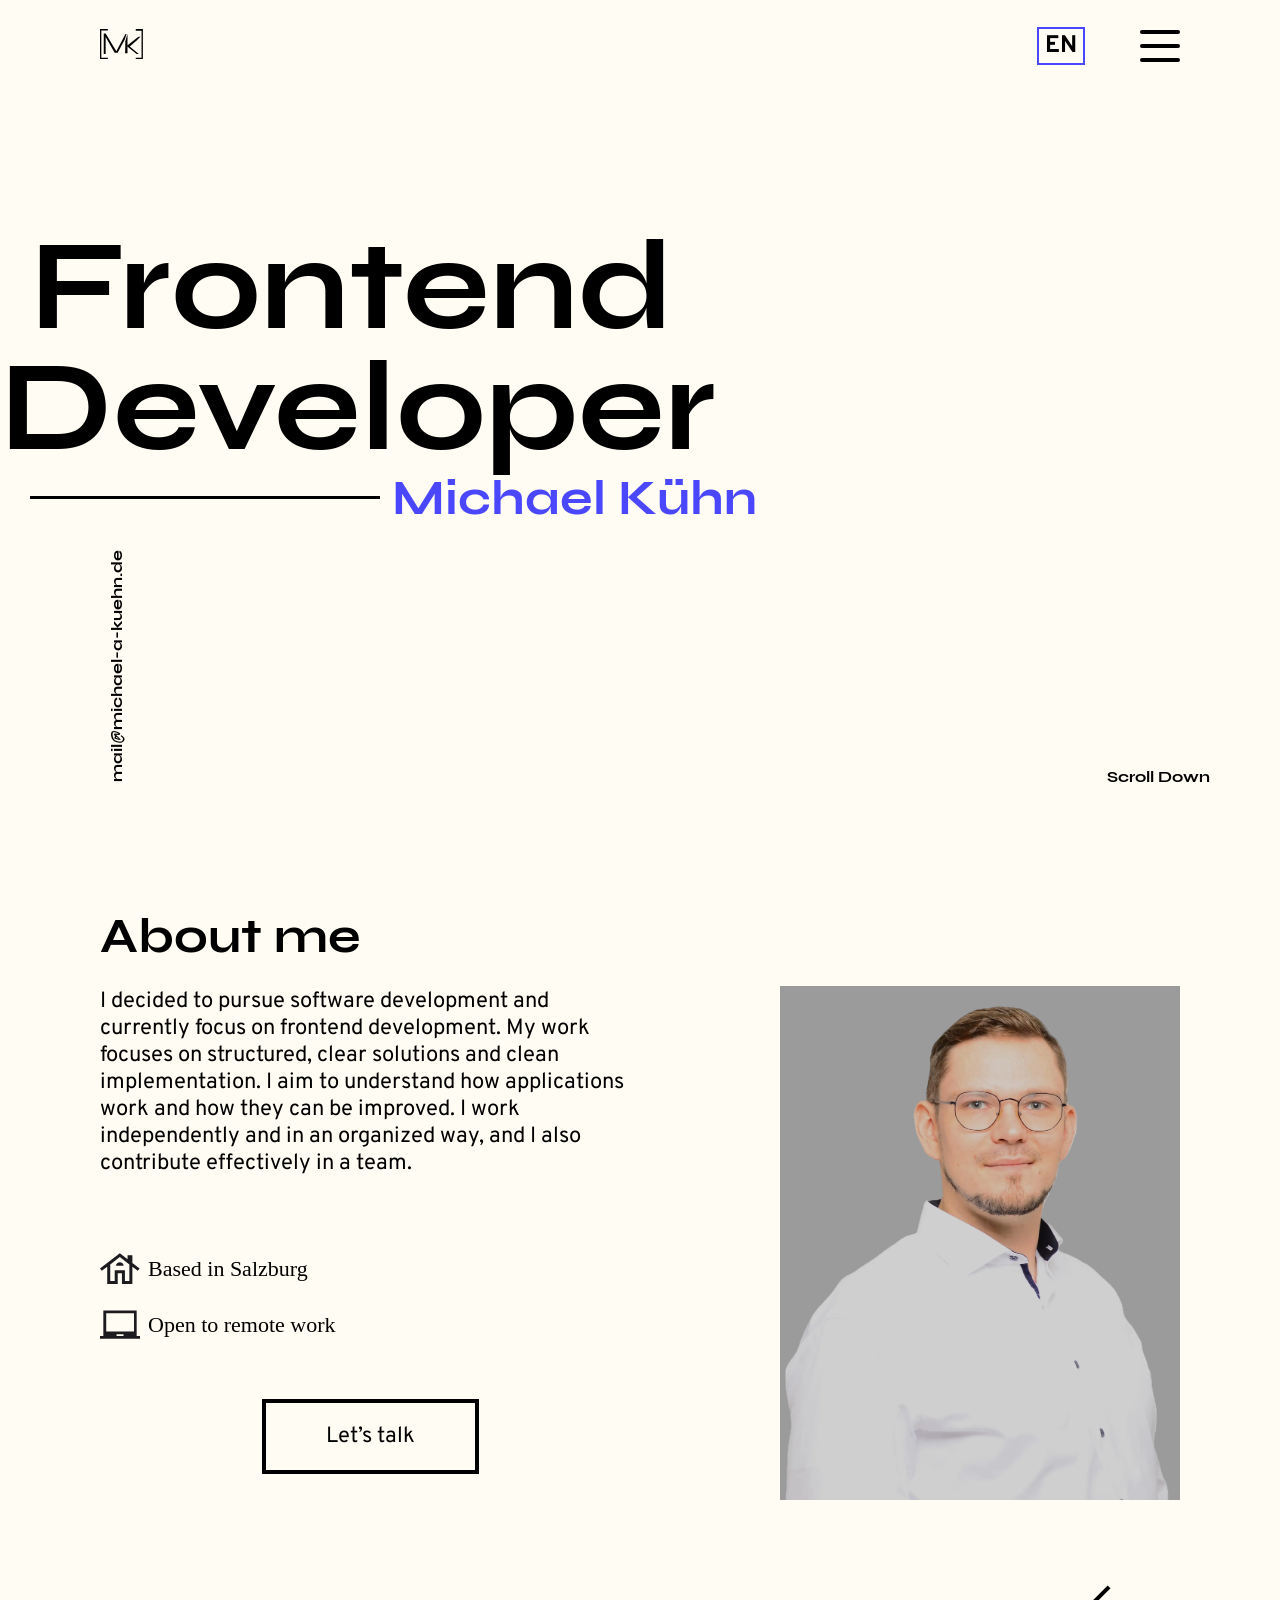
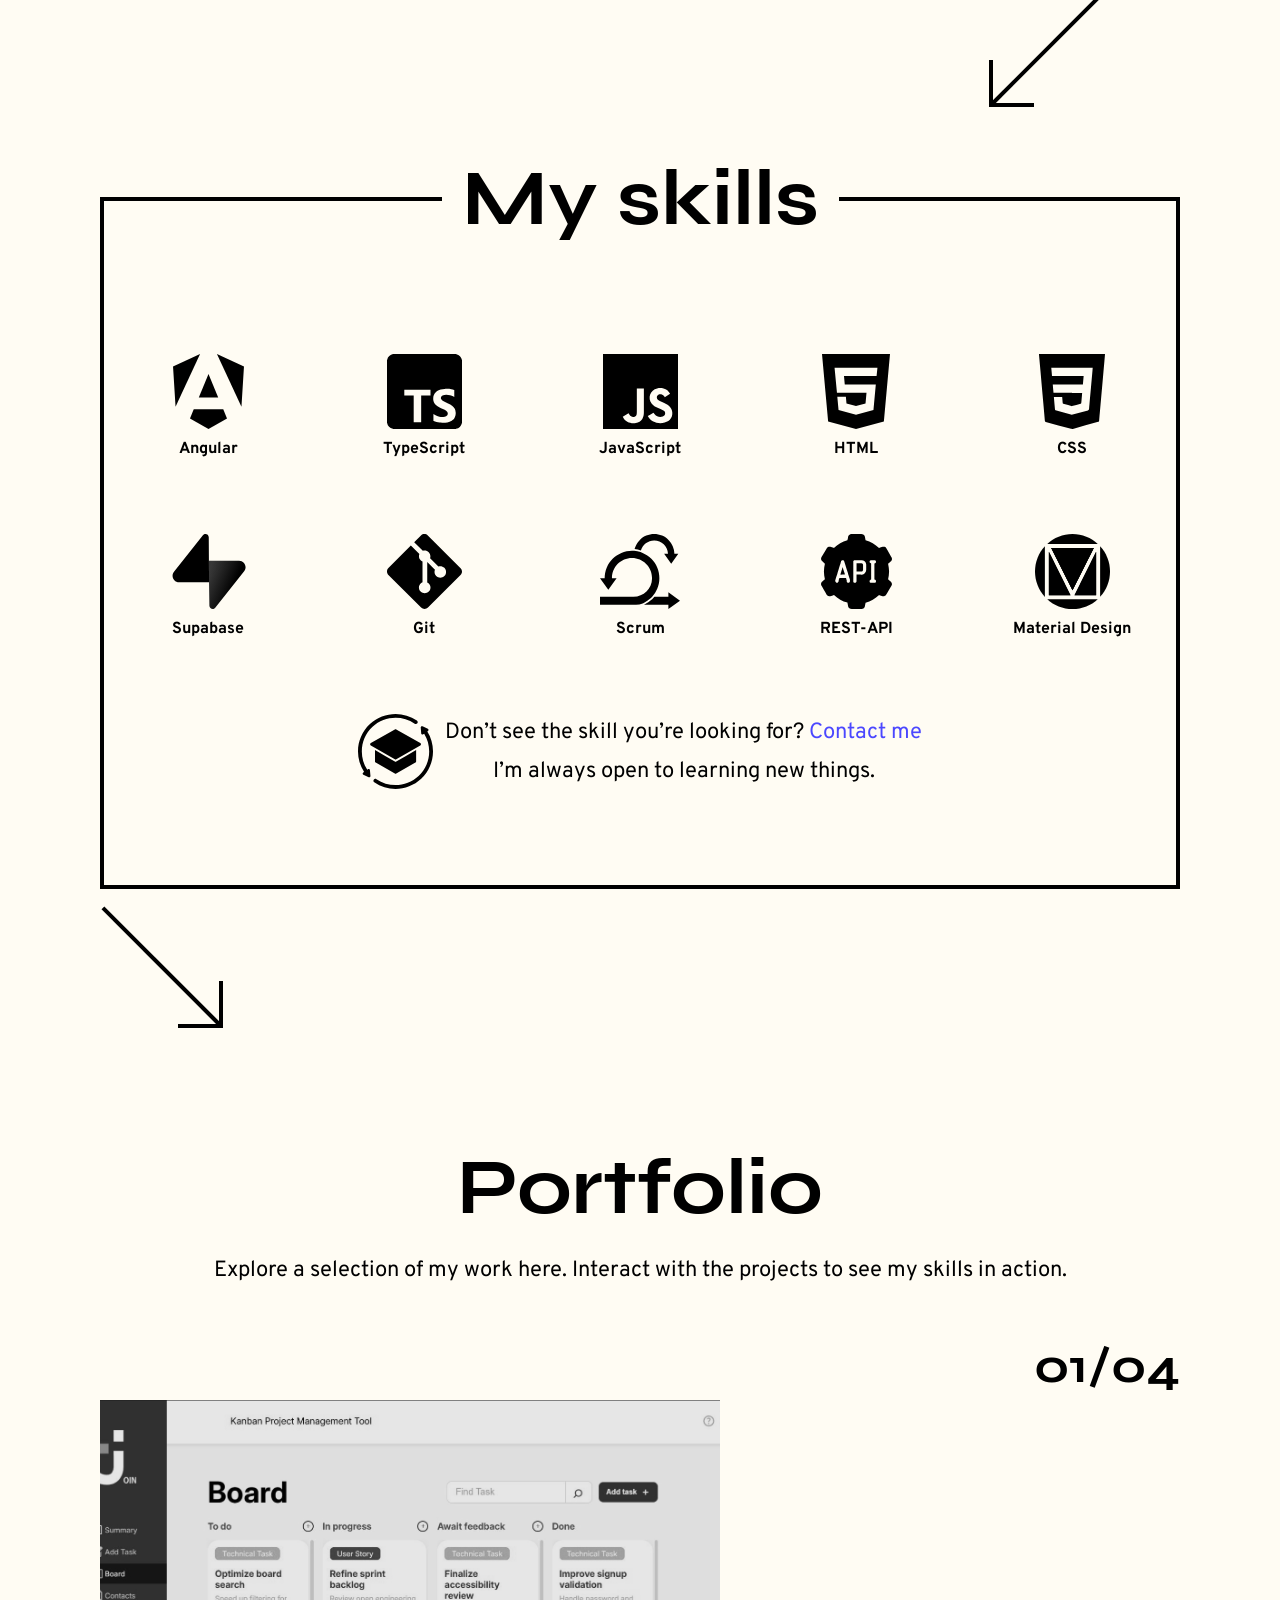
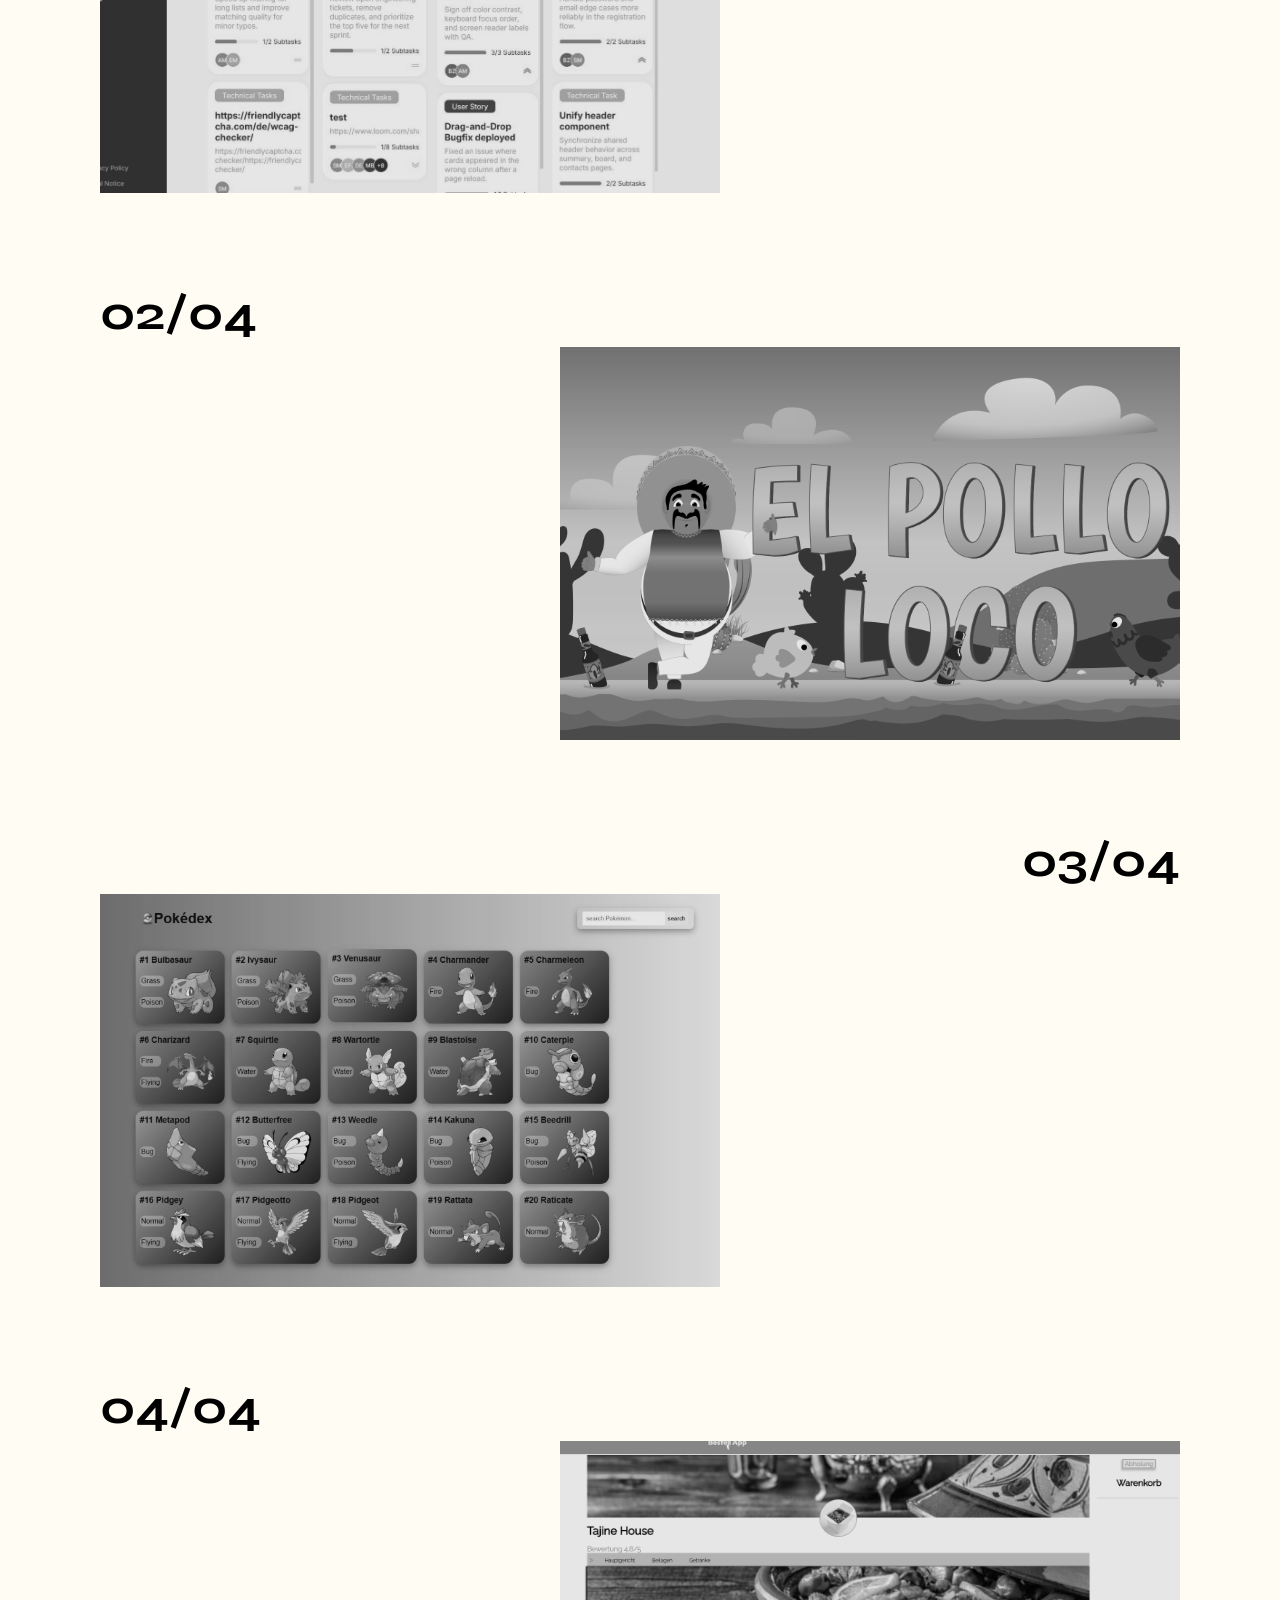
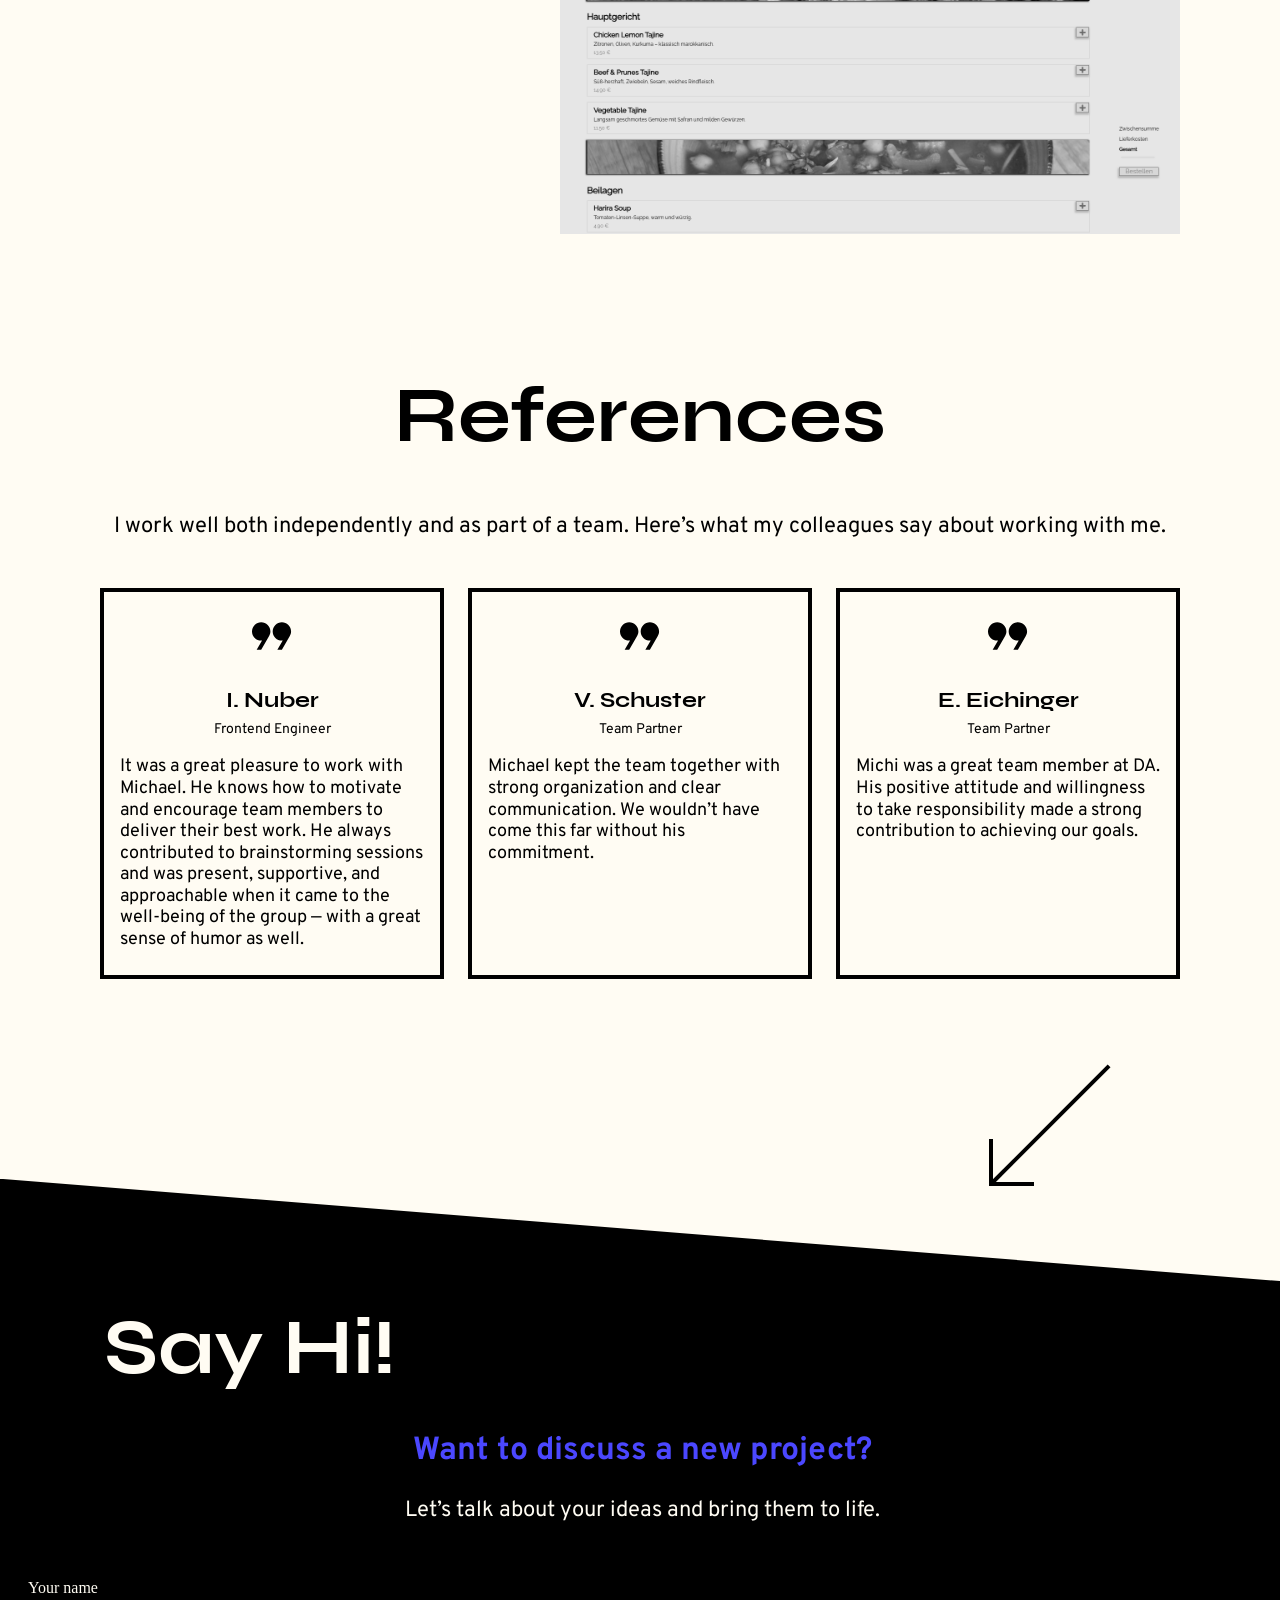
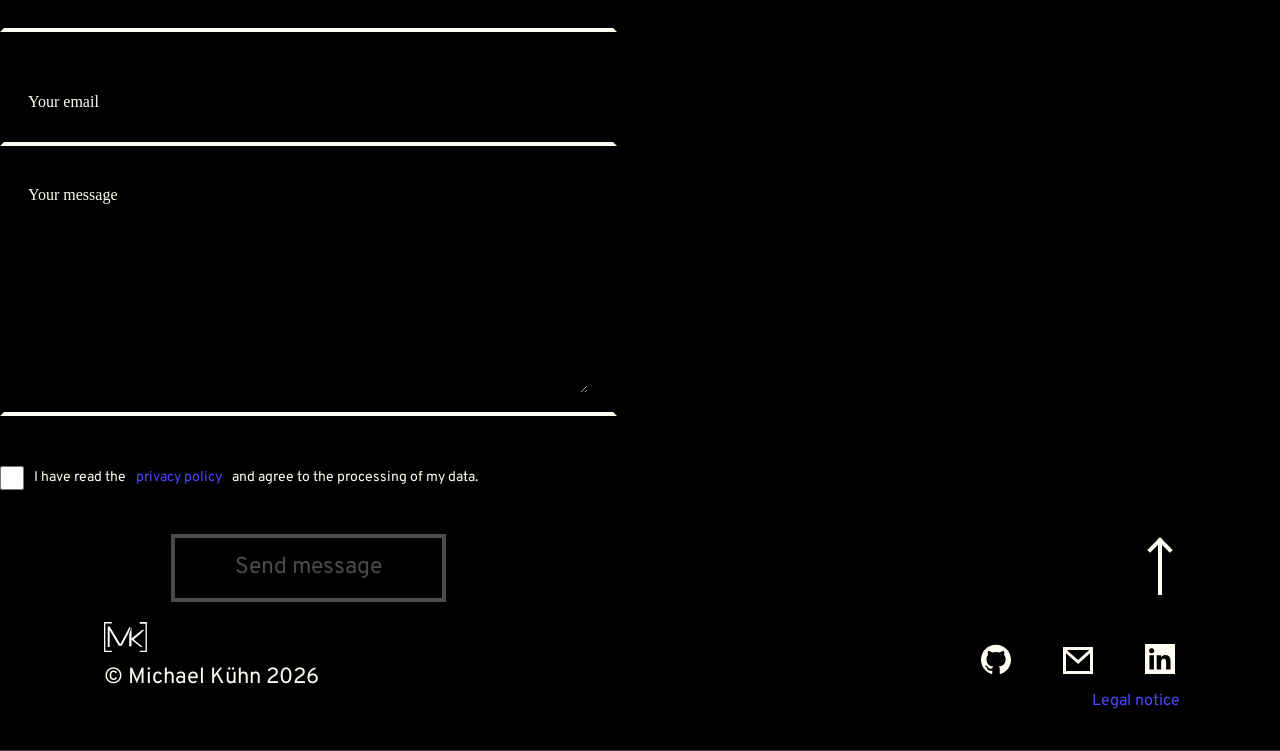
==== index.html @ fc6e8974 "update location" ====
<!DOCTYPE html>
<html lang="en">

<head>
    <meta charset="UTF-8">
    <meta name="viewport" content="width=device-width, initial-scale=1.0">
    <meta name="google-site-verification" content="OD_pQ1S4NM1U1kWY6Ehp_LifpVIKHCIWtZAEjhmiscg" />
    <title>Michael Kühn – Frontend Developer Portfolio</title>
    <meta name="description" content="Responsive Webentwicklung mit JavaScript, React und moderne UI/UX.">
    <link rel="icon" type="image/svg+xml" href="./assets/img/[MK].svg">
    <link rel="stylesheet" href="./css/style.css">
    <link rel="stylesheet" href="./css/components.css">
    <link rel="stylesheet" href="./css/responsive-mobile.css">
    <link rel="stylesheet" href="./css/responsive-tablet.css">
    <link rel="stylesheet" href="./css/overlay.css">
    <link rel="stylesheet" href="./css/projekt.css">
    <link rel="stylesheet" href="./css/hover.css">
    <script src="./i18n/i18n.js"></script>
    <script src="./js/contact.js" defer></script>
    <script src="./js/animateArrow.js" defer></script>
    <script src="./js/scrtips.js" defer></script>
    <script src="./js/animation.js" defer></script>

</head>

<body>
    <header class="header">
        <div class="container">
            <div class="logo">
                <a href="./">
                    <img src="./assets/img/[MK].svg" alt="MK Logo">
                </a>
            </div>

            <div class="container-right">
                <div class="lang" onclick="toggleLangMenu()">
                    <button id="activeLang" class="active">EN</button>

                    <div id="langOptions" class="lang-options">
                        <button onclick="setLang(event, 'de')">DE</button>
                    </div>
                </div>

                <div id="menu" class="menu" onclick="toggleOverlayMenu()">
                    <span id="top" class="line top"></span>
                    <span id="mid" class="line mid"></span>
                    <span id="bot" class="line bot"></span>
                </div>
            </div>
        </div>
    </header>

    <div id="menuOverlay" class="menu-overlay">
        <div class="menu-inner">

            <nav class="menu-nav">

                <a href="javascript:void(0)" onclick="jumpToAbout(); closeOverlayMenu()">

                    <span class="nav-corner">
                        <span class="corner-v"></span>
                        <span class="corner-h"></span>
                    </span>

                    <span class="nav-line"></span>

                    <span class="abou" data-i18n="nav.about">About me</span>
                </a>

                <a href="javascript:void(0)" onclick="jumpToSkills(); closeOverlayMenu()">

                    <span class="nav-corner">
                        <span class="corner-v"></span>
                        <span class="corner-h"></span>
                    </span>

                    <span class="nav-line"></span>

                    <span class="ski" data-i18n="nav.skills">My skills</span>
                </a>

                <a href="javascript:void(0)" onclick="jumpToProject(); closeOverlayMenu()">

                    <span class="nav-corner">
                        <span class="corner-v"></span>
                        <span class="corner-h"></span>
                    </span>

                    <span class="nav-line"></span>

                    <span class="port" data-i18n="nav.portfolio">Portfolio</span>
                </a>

            </nav>

            <div class="menu-basic-black"></div>
            <div class="menu-diagonal"></div>

            <section class="overlay-sayhi">
                <div class="overlay-left">
                    <h2 data-i18n="contact.title">Say hi!</h2>
                    <p>mail@michael-a-kuehn.de</p>
                </div>

                <div class="overlay-socials">
                    <a href="https://github.com/K-Micha" target="_blank">
                        <img src="./assets/icons/github.svg" alt="GitHub">
                    </a>
                    <a href="mailto:mail@michael-a-kuehn.de">
                        <img src="./assets/icons/email.svg" alt="Email">
                    </a>
                    <a href="https://at.linkedin.com/in/michael-a-k%C3%BChn" target="_blank">
                        <img src="./assets/icons/linkedin.svg" alt="LinkedIn">
                    </a>
                </div>
            </section>

        </div>
    </div>

    <main>
        <section class="hero">
            <div class="container">

                <div class="hero-header-top">

                    <h1 class="hero-title">
                        <span class="title-line">Frontend</span>
                        <span class="second-line">Developer</span>
                    </h1>

                    <div class="top-row">
                        <div class="top-inner">

                            <div class="line-box">
                                <span class="line"></span>
                            </div>

                            <div class="name-box">
                                <span class="name">Michael Kühn</span>
                            </div>

                        </div>
                    </div>

                </div>

                <div class="hero-header-bottom">

                    <div class="bottom-row">
                        <div class="email">mail@michael-a-kuehn.de</div>
                    </div>

                    <div class="scroll">
                        <img id="scroll-arrow" src="./assets/animation/arrow-icons/Frame1.svg" alt="">
                        <span data-i18n="hero.scroll">Scroll Down</span>
                    </div>

                </div>
        </section>

        <section id="about" class="about">
            <div class="container">

                <div class="left">
                    <h2 data-i18n="about.title">About me</h2>

                    <div class="text">
                        <p data-i18n="about.text">
                            I decided to pursue software development and currently focus on frontend development.

                            My work focuses on structured, clear solutions and clean implementation. I aim to understand
                            how applications work and how they can be improved.

                            I work independently and in an organized way, and I also contribute effectively in a team.
                        </p>
                    </div>

                    <div class="info">
                        <div class="item">
                            <img class="icon" src="./assets/icons/house.svg" alt="Home Icon">
                            <span data-i18n="about.location">Based in Salzburg</span>
                        </div>

                        <div class="item">
                            <img class="icon" src="./assets/icons/laptop_chromebook.svg" alt="Monitor Icon">
                            <span data-i18n="about.remote">Open to work Remote</span>
                        </div>
                    </div>

                    <div class="btn-wrap">
                        <button class="cta" data-i18n="about.cta" onclick="jumpToContact()">
                            Lass uns sprechen
                        </button>
                    </div>
                </div>

                <div class="right about-image-wrapper">
                    <img src="./assets/img/michael27.04.png" id="about-img" alt="Portrait">
                    <div class="about-border"></div>
                </div>

            </div>

        </section>
        <div class="section-divider divider-right">
            <div id="arrow-container" onclick="scrollToSkills()" class="container">
                <div class="arrow">
                    <div class="tail"></div>
                    <div class="head-v"></div>
                    <div class="head-h"></div>
                </div>
            </div>
        </div>

        <section class="skills">
            <div class="container">
                <div class="skills-frame">

                    <div id="skills" class="skills-title">
                        <span data-i18n="skills.title">My skills</span>
                    </div>

                    <div class="skills-inner">

                        <div class="skills-grid">
                            <div class="skill"><img src="./assets/icons/frondend/angular.svg"><span>Angular</span></div>
                            <div class="skill"><img src="./assets/icons/frondend/typescript.svg"><span>TypeScript</span>
                            </div>
                            <div class="skill"><img src="./assets/icons/frondend/javascript.svg"><span>JavaScript</span>
                            </div>
                            <div class="skill"><img src="./assets/icons/frondend/html.svg"><span>HTML</span></div>
                            <div class="skill"><img src="./assets/icons/frondend/css.svg"><span>CSS</span></div>
                            <div class="skill"><img src="./assets/icons/frondend/supabase.svg"><span>Supabase</span>
                            </div>
                            <div class="skill"><img src="./assets/icons/frondend/git.svg"><span>Git</span></div>
                            <div class="skill"><img src="./assets/icons/frondend/scrum.svg"><span>Scrum</span></div>
                            <div class="skill"><img src="./assets/icons/frondend/api.svg"><span>REST-API</span></div>
                            <div class="skill"><img src="./assets/icons/frondend/test-automation.svg"><span>Material
                                    Design</span></div>
                        </div>

                        <div class="skills-info">
                            <img src="./assets/icons/frondend/continued-learning.svg">
                            <span>
                                <span data-i18n="skills.question">Don’t see the skill you need?</span>
                                <span class="scroll-link" onclick="scrollToContact()" data-i18n="skills.contact">Contact
                                    me</span>
                                <span class="skills-note" data-i18n="skills.ready">I’m always ready to learn!</span>
                            </span>
                        </div>

                    </div>

                </div>
            </div>
        </section>

        <div class="section-divider divider-left">
            <div id="arrow-container-left" class="container" onclick="scrollToProjects()">
                <div class="arrow">
                    <div class="tail"></div>
                    <div class="head-v"></div>
                    <div class="head-h"></div>
                </div>
            </div>
        </div>

        <section id="project" class="projects">
            <div class="container">

                <h2>Portfolio</h2>
                <p class="projects-intro" data-i18n="projects.intro">
                    Explore a selection of my work here. Interact with <br>
                    projects to see my skills in action.
                </p>

                <div class="projects-list">

                    <!-- PROJECT 1 -->
                    <article class="project-item project-left">
                        <div class="project-content">

                            <div class="project-side project-media-side">
                                <div class="project-image-wrapper  project-image-left">
                                    <img src="./assets/img/join.png" alt="Join project preview">
                                    <div class="hover-border"></div>
                                    <a href="https://join.michael-a-kuehn.de" target="_blank" class="hover-circle">
                                        <div class="hover-icon"></div>
                                    </a>
                                </div>
                            </div>

                            <div class="project-side project-info-side">
                                <div class="project-header">
                                    <span class="project-number right">01/04</span>
                                </div>

                                <div class="project-details">
                                    <h3>Join</h3>
                                    <p class="tech"> JavaScript | HTML | CSS | Firebase</p>
                                    <p class="desc" data-i18n="projects.join.desc">
                                        Task manager inspired by the Kanban System. Create and organize tasks using
                                        drag and drop functions, assign users and categories.
                                    </p>

                                    <div class="project-buttons">
                                        <a href="https://github.com/K-Micha/join" class="btn secondary" target="_blank"
                                            rel="noopener noreferrer">Github</a>
                                    </div>
                                </div>
                            </div>

                        </div>
                    </article>

                    <!-- PROJECT 2 -->
                    <article class="project-item project-right reverse">
                        <div class="project-content">

                            <div class="project-side project-info-side">
                                <div class="project-header">
                                    <span class="project-number left">02/04</span>
                                </div>

                                <div class="project-details">
                                    <h3>Pollo Loco</h3>
                                    <p class="tech">JavaScript | HTML | CSS</p>
                                    <p class="desc" data-i18n="projects.pollo.desc">
                                        A simple jump‑and‑run game based on an object‑oriented approach.
                                        Help Pepe collect chili bottles and use them to defeat the crazy chicken.
                                    </p>

                                    <div class="project-buttons">
                                        <a href="https://github.com/K-Micha/el_pollo_loco" class="btn secondary"
                                            target="_blank" rel="noopener noreferrer">Github</a>
                                    </div>
                                </div>
                            </div>

                            <div class="project-side project-media-side">
                                <div class="project-image-wrapper project-image-right">
                                    <img src="./assets/img/startscreen_2.png" alt="Pollo Loco project preview">
                                    <div class="hover-border"></div>
                                    <a href="https://pollo-loco.michael-a-kuehn.de/" target="_blank" class="hover-circle">
                                        <div class="hover-icon"></div>
                                    </a>
                                </div>
                            </div>

                        </div>
                    </article>

                    <!-- PROJECT 3 -->
                    <article class="project-item project-left">
                        <div class="project-content">

                            <div class="project-side project-media-side">
                                <div class="project-image-wrapper  project-image-left">
                                    <img src="./assets/img/pokedex.png" alt="pokedex project preview">
                                    <div class="hover-border"></div>
                                    <a href="https://pokedex.michael-a-kuehn.de" target="_blank" class="hover-circle">
                                        <div class="hover-icon"></div>
                                    </a>
                                </div>
                            </div>

                            <div class="project-side project-info-side">
                                <div class="project-header">
                                    <span class="project-number right">03/04</span>
                                </div>

                                <div class="project-details">
                                    <h3>Pokédex</h3>
                                    <p class="tech"> JavaScript | HTML | CSS | API</p>
                                    <p class="desc" data-i18n="projects.pokedex.desc">
                                        Based on the PokéAPI a simple library that provides and catalogues pokemon
                                        information.
                                    </p>

                                    <div class="project-buttons">
                                        <a href="https://github.com/K-Micha/Pokedex" class="btn secondary"
                                            target="_blank" rel="noopener noreferrer">Github</a>
                                    </div>
                                </div>
                            </div>

                        </div>
                    </article>

                    <!-- PROJECT 4 -->
                    <article class="project-item project-right reverse">
                        <div class="project-content">

                            <div class="project-side project-info-side">
                                <div class="project-header">
                                    <span class="project-number left">04/04</span>
                                </div>

                                <div class="project-details">
                                    <h3 data-i18n="projects.delivery.title">Order App</h3>
                                    <p class="tech">JavaScript | HTML | CSS</p>
                                    <p class="desc" data-i18n="projects.delivery.desc">
                                        A food delivery application inspired by Lieferando.
                                        Users can browse restaurants, explore menus, and place orders through a simple
                                        and intuitive interface.
                                    </p>

                                    <div class="project-buttons">
                                        <a href="https://github.com/K-Micha/Kochwelt" class="btn secondary"
                                            target="_blank" rel="noopener noreferrer">Github</a>
                                    </div>
                                </div>
                            </div>

                            <div class="project-side project-media-side">
                                <div class="project-image-wrapper project-image-right">
                                    <img src="./assets/img/bestell-app.png" alt="Order App project preview">
                                    <div class="hover-border"></div>
                                    <a href="https://order-app.michael-a-kuehn.de" target="_blank" class="hover-circle">
                                        <div class="hover-icon"></div>
                                    </a>
                                </div>
                            </div>

                        </div>
                    </article>

                </div>
            </div>
        </section>

        <section class="references">
            <div class="container">

                <h2 data-i18n="references.title">References</h2>

                <div class="references-intro">
                    <p data-i18n="references.intro">
                        I thrive both independently and as part of a team.
                        Here’s <br>what my colleagues have to say about working with me.
                    </p>
                </div>

                <div class="references-carousel">

                    <div class="references-list">

                        <div id="i1" class="reference-item">
                            <div class="reference-header">
                                <div class="reference-icon">
                                    <img src="./assets/icons/format_quote.svg" alt="">
                                </div>
                                <h3 class="reference-name">V. Schuster</h3>
                                <p class="reference-role">Team Partner</p>
                            </div>
                            <p class="reference-text" data-i18n="references.text1"></p>
                            </p>
                        </div>

                        <div id="i2" class="reference-item">
                            <div class="reference-header">
                                <div class="reference-icon">
                                    <img src="./assets/icons/format_quote.svg" alt="">
                                </div>
                                <h3 class="reference-name">E. Eichinger</h3>
                                <p class="reference-role">Team Partner</p>
                            </div>
                            <p class="reference-text" data-i18n="references.text2"></p>
                            </p>
                        </div>

                        <div id="i3" class="reference-item">
                            <div class="reference-header">
                                <div class="reference-icon">
                                    <img src="./assets/icons/format_quote.svg" alt="">
                                </div>
                                <h3 class="reference-name">I. Nuber</h3>
                                <p class="reference-role">Frontend Engineer</p>
                            </div>
                            <p class="reference-text" data-i18n="references.text3"></p>
                            </p>
                        </div>

                    </div>

                    <div class="references-controls">
                        <button id="prev" class="ref-btn">‹</button>

                        <div class="ref-dots">
                            <span id="d1" class="ref-dot active"></span>
                            <span id="d2" class="ref-dot"></span>
                            <span id="d3" class="ref-dot"></span>
                        </div>

                        <button id="next" class="ref-btn">›</button>
                    </div>

                </div>

            </div>
        </section>


        <div class="section-divider divider-right">
            <div id="arrow-container-too" onclick="scrollToContact()" class="container">
                <div class="arrow">
                    <div class="tail"></div>
                    <div class="head-v"></div>
                    <div class="head-h"></div>
                </div>
            </div>
        </div>
    </main>

    <div class="contact-footer-bg">
        <section id="contact" class="contact">

            <div class="contact-overlay"></div>

            <div id="arrow-container-too" class="container">

                <h2 data-i18n="contact.title">Say Hi!</h2>

                <h3 class="contact-subtitle" data-i18n="contact.subtitle">Want to discuss a new project?</h3>

                <p class="contact-text" data-i18n="contact.text">
                    Say hello! Let’s discuss your ideas and make it happen.
                </p>

            </div>

            <form class="contact-form" onsubmit="return handleSubmit(event)">

                <div class="field">
                    <input type="text" id="name" placeholder=" " oninput="checkField(this)" onblur="checkField(this)"
                        ondblclick="triggerError(this)" />
                    <label for="name" data-i18n="form.name">Your name</label>

                    <span class="error-icon" onclick="fillField(this)">!</span>
                    <span class="success-icon">✓</span>
                </div>
                <p class="error-text" data-i18n="form.messageError">Your name is required</p>

                <div class="field">
                    <input type="email" id="email" placeholder=" " oninput="checkField(this)" onblur="checkField(this)"
                        ondblclick="triggerError(this)" />
                    <label for="email" data-i18n="form.email">Your email</label>

                    <span class="error-icon" onclick="fillField(this)">!</span>
                    <span class="success-icon">✓</span>
                </div>
                <p class="error-text" data-i18n="form.messageError">Your email is required</p>

                <div class="field">
                    <textarea id="message" placeholder=" " oninput="checkField(this)" onblur="checkField(this)"
                        ondblclick="triggerError(this)"></textarea>
                    <label for="message" data-i18n="form.message">Your message</label>

                    <span class="error-icon" onclick="fillField(this)">!</span>
                    <span class="success-icon">✓</span>
                </div>
                <p class="error-text" data-i18n="form.messageError">Your message is required</p>


                <div class="contact-privacy">
                    <span class="checkbox-bg">
                        <input type="checkbox" id="privacy-check" onchange="updateButton()">
                    </span>

                    <label for="privacy-check" data-i18n="form.privacyStart">I’ve read the</label>

                    <a href="./html/policy.htm" class="policy-link" data-i18n="form.privacyPolicy">privacy policy</a>

                    <label class="padding" for="privacy-check" data-i18n="form.privacyEnd">
                        and agree to the processing of my data as outlined.
                    </label>
                </div>
                <p id="privacyError" class="error-text"></p>

                <div class="btn-container">
                    <button id="sendBtn" type="submit" class="disabled-btn" data-i18n="form.send">Send message</button>
                </div>

                <p id="formMessage"></p>

            </form>

            <div class="footer-arrow-wrapper">
                <div class="arrow-up" onclick="scrollToTop()"></div>
            </div>

            <footer class="footer">
                <div class="container">

                    <div class="footer-content">

                        <div class="footer-left">
                            <div class="footer-logo">
                                <img src="./assets/img/MK-white.svg" alt="MK Logo">
                            </div>
                            <p class="footer-copy">© Michael Kühn 2026</p>
                        </div>

                        <div class="footer-right">

                            <div class="footer-icons">
                                <a href="https://github.com/K-Micha" class="footer-icon">
                                    <img src="./assets/icons/github.svg" alt="GitHub">
                                </a>
                                <a href="mailto:mail@michael-a-kuehn.de" class="footer-icon">
                                    <img src="./assets/icons/email.svg" alt="Email">
                                </a>
                                <a href="https://at.linkedin.com/in/michael-a-k%C3%BChn" class="footer-icon">
                                    <img src="./assets/icons/linkedin.svg" alt="LinkedIn">
                                </a>
                            </div>


                        </div>

                    </div>
                    <div class="legal">
                        <a href="./html/legal-notice.htm" class="footer-legal scroll-link"
                            data-i18n="footer.legal">Legal notice</a>
                    </div>
                </div>
    </div>
    </footer>
</body>

</html>
---- css/style.css ----
@font-face {
    font-family: 'Syne';
    src: url('/assets/fonts/syne.bold.ttf') format('truetype');
    font-weight: 800 bolder;
}

@font-face {
    font-family: 'Overpass';
    src: url('/assets/fonts/Overpass-VariableFont_wght.ttf') format('truetype');
    font-weight: 100 900;
    font-style: normal;
    font-display: swap;
}

h1,
h2,
h3,
h4,
.headline {
    font-family: 'Syne', sans-serif;
}

p,
li,
input,
a,
button {
    font-family: 'Overpass', sans-serif;
}

.hero-title .title-line,
.hero-title .second-line {
    font-family: 'Syne' !important;
}

.title-line {
    padding-left: 30px;
}

* {
    margin: 0;
    padding: 0;
    box-sizing: border-box;
}

body {
    min-height: 100dvh;
    background-color: rgba(255, 252, 243, 1);
    display: flex;
    flex-direction: column;
    margin: 0;
}

html{
    background-color: #000;
}

main {
    flex: 1;
    
}

.container {
    max-width: 1440px;
    margin: 0 auto;
}

.container-right {
    display: flex;
    flex-direction: row;
    align-items: center;
    gap: 20px;
}

.header .container {
    height: 33px;
    display: flex;
    align-items: center;
    justify-content: space-between;
    padding: 0 16px;
    height: 92px;
    padding: 0 100px 0 100px;
}

.hero {
    margin-top: calc(204px - 90px);
}

.hero .container {
    font-family: 'Syne', sans-serif;
}

.hero-title {
    font-weight: bolder;
    letter-spacing: -2.5%;
    justify-self: center;
}

.hero-title .second-line {
    display: block;
    margin-top: -20px;
    line-height: 1.0;
}

.header {
    position: relative;
    z-index: 1000;
}

.logo img {
    height: 30px;
}

.lang {
    position: relative;
    display: flex;
    gap: 6px;
    margin-right: 35px;
}

.lang button {
    font-weight: 700;
    background: none;
    border: 2px solid transparent;
    font-size: 24px;
    cursor: pointer;
    padding: 2px 6px;
}

.lang button.active {
    border-color: rgba(75, 71, 255, 1);
}

.lang-options {
    position: absolute;
    top: 100%;
    left: 0;
    display: flex;
    gap: 6px;
    opacity: 0;
    pointer-events: none;
    transition: opacity 0.2s ease;
}

.lang.open .lang-options {
    opacity: 1;
    pointer-events: auto;
}

.menu {
    width: 40px;
    height: 32px;
    position: relative;
    cursor: pointer;
}

.menu .line {
    position: absolute;
    left: 50%;
    top: 50%;
    height: 4px;
    width: 40px;
    background: black;
    border-radius: 2px;
    transform-origin: center;
}

.hero-header-top {
    justify-self: center;
}

.top-inner {
    display: flex;
    align-items: center;
    gap: 12px;
    margin-left: 30px;
}

.hero-header-bottom {
    height: 260px;
    position: relative;
    margin-right: 30px;
}

.scroll {
    position: absolute;
    right: 40px;
    bottom: 0px;
    transform: translateX(0);
}

.line-box {
    width: 350px;
}

.line {
    display: block;
    width: 100%;
    height: 3px;
    background: #000;
}

.name-box .name {
    letter-spacing: -2.5%;
    font-weight: bold;
    color: rgba(75, 71, 255, 1);
}

.email {
    transform: translateY(130px) rotate(-90deg);
}

.bottom-row {
    display: flex;
    justify-content: space-between;
    align-items: flex-start;
}

.scroll {
    display: flex;
    flex-direction: column;
    align-items: center;
    gap: 4px;
}

.about .container {
    padding: 0 100px 0 100px;
    display: flex;
    justify-content: space-between;
    align-items: flex-start;
    gap: 80px;
    margin-top: 120px;
}

.about h2 {
    color: black;
    font-size: 48px;
    font-weight: 800;
}

.about .left {
    width: 50%;
}

.about .left {
    display: flex;
    flex-direction: column;
    gap: 24px;
}

.about .info .item {
    display: flex;
    align-items: center;
    gap: 8px;
}

.about p {
    font-size: 22px;
}

.about .right img {
    height: auto;
    width: auto;
    margin-top: 80px;
}

.about-image-wrapper img {
    user-select: none;
    -webkit-user-drag: none;
}

.about img {
    max-width: 400px;
}

.about .btn-wrap {
    width: auto;
    align-self: center;
}

.info {
    display: flex;
    flex-direction: column;
    gap: 16px;
    padding-top: 48px;
}

.cta {
    margin-top: 30px;
    padding: 20px 60px 20px 60px;
    font-size: 22px;
    border: 4px solid black;
    background-color: rgba(255, 252, 243, 1);
    cursor: pointer;
}

.info .icon {
    height: 40px;
    width: 40px;
}

.info span {
    font-size: 22px;
}

.skills .container {
    margin: 0 auto;
    text-align: center;
    padding: 0 100px 0 100px;
}

.skills-grid {
    margin-top: 110px;
    display: grid;
    grid-template-columns: repeat(5, 1fr);
    row-gap: 75px;
}

.skill {
    display: flex;
    flex-direction: column;
    align-items: center;
    gap: 10px;
}

.skill img {
    height: 75px;
}

.skill span {
    font-size: 16px;
    font-weight: 700;
    font-family: 'Overpass', sans-serif;
}

.skills-info {
    margin-top: 75px;
    display: flex;
    justify-content: center;
    align-items: center;
    gap: 12px;
    margin-bottom: 60px;
}

.skills-info span,
.a {
    color: #000;
    font-size: 22px;
    font-family: 'Overpass', sans-serif;
    text-decoration: none;
}

.scroll-link {
    cursor: pointer;
    color: rgba(75, 71, 255, 1) !important;
}

.references {
    text-align: center;
    margin-top: 100px;
}

.references-list {
    display: flex;
    gap: 24px;
}

.reference-item {
    flex: 1;
    min-height: 344px;
    border: 4px solid black;
    padding: 24px 16px 24px 16px;
    display: flex;
    flex-direction: column;
}

.references .container {
    padding: 0 100px 0 100px;
}

.references .container h2 {
    color: black;
    font-size: 78px;
    letter-spacing: 1%;
    font-weight: 800;
}

.reference-header {
    display: flex;
    flex-direction: column;
    align-items: center;
    gap: 8px;
}

.reference-header h3 {
    padding-top: 18px;
    font-size: 22px;
}

.references-intro {
    margin: 52px 0 48px 0;
}

.references-intro p {
    font-size: 22px;
    font-weight: 400;
}

.reference-role {
    font-size: 14px;
}

.reference-icon img {
    height: 40px;
    width: 40px;
}

.reference-name {
    color: #000;
}

.reference-text {
    margin-top: 18px;
    font-size: 18px;
    text-align: start;
    line-height: 120%;
}

.contact-footer-bg {
    z-index: 1;
    margin-top: -50px;
    height: 1061;
    position: relative;
    background: #000;
    clip-path: polygon(0 0, 100% 8vw, 100% 100%, 0 100%);
}

.contact-overlay {
    padding-top: 120px;
}

.contact .container {
    padding: 0 100px 0 104px;
}

.contact h2 {
    font-size: 78px;
}

.contact-subtitle {
    padding-top: 38px;
    font-family: 'Overpass', sans-serif;
    font-size: 32px;
    font-weight: 700;
    text-align: center;
    color: rgba(75, 71, 255, 1);
}

.contact-text {
    font-size: 22px;
    padding-top: 26px;
    text-align: center;
}

.contact-form {
    max-width: 1240px;
    margin-top: 20px;
    width: 617px;
    display: flex;
    flex-direction: column;
    align-content: center;
    justify-self: center;
    gap: 20px;
}

.contact p,
a,
h2,
h3 {
    color: rgba(255, 252, 243, 1);
}

.footer {
    padding: 0 0 40px 0;
}

.footer-content {
    display: flex;
    justify-content: space-between;
    align-items: center;
}

.footer-left {
    display: flex;
    flex-direction: column;
    gap: 8px;
}

.footer-left p {
    color: rgba(255, 252, 243, 1);
    font-size: 22px;
}

.footer-right {
    display: flex;
    flex-direction: column;
    align-items: flex-end;
    gap: 12px;
}

.footer-logo img {
    height: 30px;
}

.footer-icons {
    display: flex;
    gap: 42px;
}

.legal {
    display: flex;
    justify-content: flex-end;
}

.legal a {
    font-size: 16px;
    text-decoration: none;
    color: rgba(255, 252, 243, 1);
}

.checkbox-bg {
    position: relative;
    width: 24px;
    height: 24px;
    display: flex;
    align-items: center;
    justify-content: center;
    flex-shrink: 0;
}


.checkbox-bg input {
    position: relative;
    z-index: 2;
    width: 24px;
    height: 24px;
    margin: 0;
    padding: 0;
    cursor: pointer;
}

.policy-link {
    display: inline-block;
    color: rgba(75, 71, 255, 1);
    text-decoration: none;
    transition: 0.2s ease;
}

#formMessage {
    text-align: center;
    font-size: 22px;
    font-weight: 900;
}

.btn-container {
    display: flex;
    justify-content: center;
}

.active-btn {
    border: 4px solid rgba(255, 252, 243, 1);
    color: rgba(255, 252, 243, 1);
    background-color: black;
    cursor: pointer;
    max-width: 269px;
    height: 68px;
    display: flex;
    align-items: center;
    justify-content: center;
    padding: 20px 60px;
}

.active-btn:active {
    transform: translateY(2px) scale(0.97);
    opacity: 0.85;
}

.disabled-btn {
    border: 4px solid rgba(187, 187, 187, 1);
    color: rgba(187, 187, 187, 1);
    background-color: black;
    opacity: 0.4;
    cursor: not-allowed;
    font-size: 23px;
    height: 68px;
    display: flex;
    align-items: center;
    justify-content: center;
    padding: 20px 60px;
}
---- css/components.css ----
input:-webkit-autofill,
input:-webkit-autofill:hover,
input:-webkit-autofill:focus {
  -webkit-text-fill-color: #fff;
  -webkit-box-shadow: 0 0 0 1000px #000 inset;
  box-shadow: 0 0 0 1000px #000 inset;
  caret-color: rgba(255, 252, 243, 1);
}

@keyframes underlineMove {
    0% {
        left: 0;
    }
    100% {
        left: 50%;
    }
}

@keyframes iconOrbit {
  0% {
    transform: translateX(0) scale(1);
    opacity: 1;
  }

  30% {
    transform: translateX(22px) scale(0.75);
    opacity: 0.35;
  }

  50% {
    transform: translateX(-22px) scale(0.75);
    opacity: 0;
  }

  75% {
    transform: translateX(-10px) scale(0.9);
    opacity: 0.6;
  }

  100% {
    transform: translateX(0) scale(1);
    opacity: 1;
  }
}

@keyframes arrowMoveLeft {
  0% {
    right: 130px;
    top: 135px;
  }

  100% {
    right: 62px;
    top: 203px;
  }
}

@keyframes tailGrow {
  0% {
    width: 167.02px;
  }

  50% {
    width: 263.04px;
  }

  100% {
    width: 167.02px;
  }
}

@keyframes arrowMoveRight {
  0% {
    left: 130px;
    top: 135px;
  }

  100% {
    left: 62px;
    top: 203px;
  }
}

#formMessage.visible.success {
    color: #00c896;
}

#formMessage.visible.error {
    color: #ff4d4d;
}

.section-divider {
  max-height: 300px;
  display: flex;
  max-width: 1440px;
  margin: 0 auto;
  width: 100%;
}

.divider-right {
  justify-content: flex-end;
}

.divider-right .container {
  margin-right: 101px;
}

.divider-left {
  justify-content: flex-start;
}

.divider-left .container {
  margin-left: 101px;
}

.section-divider .container {
  height: 250px;
  width: 250px;
  position: relative;
  overflow: hidden;
  cursor: pointer;
}

.arrow {
  position: absolute;
}

.arrow div {
  position: absolute;
  left: 0;
  top: 0;
  height: 4px;
  background: black;
  transform-origin: left center;
}

.tail {
  width: 167.02px;
  transform: rotate(-45deg);
}

.head-v {
  width: 45.33px;
  transform: rotate(-90deg);
}

.head-h {
  width: 45.33px;
  transform: translateX(-2px);
}

.divider-right .arrow {
  left: 130px;
  top: 135px;
}

.divider-right .arrow.arrow-active {
  animation: arrowMoveRight 400ms ease forwards;
}

.divider-right .tail.arrow-active {
  animation: tailGrow 400ms ease forwards;
}

.divider-left .arrow {
  left: auto;
  right: 130px;
  top: 135px;
  transform: scaleX(-1);
}

.divider-left .arrow.arrow-active {
  animation: arrowMoveLeft 400ms ease forwards;
}

.divider-left .tail.arrow-active {
  animation: tailGrow 400ms ease forwards;
}

.skills-frame {
  position: relative;
}

.skills-frame::before {
  content: "";
  position: absolute;
  top: 50px;
  bottom: 0;
  left: 0;
  width: 4px;
  background: black;
}

.skills-frame::after {
  content: "";
  position: absolute;
  top: 50px;
  bottom: 0;
  right: 0;
  width: 4px;
  background: black;
}

.skills-inner {
  position: relative;
  padding-bottom: 40px;
}

.skills-inner::after {
  content: "";
  position: absolute;
  left: 0;
  right: 0;
  bottom: 0;
  height: 4px;
  background: black;
}

.skills-title {
  position: relative;
  text-align: center;
  margin-bottom: 40px;
}

.skills-title::before {
  content: "";
  position: absolute;
  top: 50%;
  left: 0;
  right: 0;
  height: 4px;
  background: black;
}

.skills-title span {
  position: relative;
  padding: 0 20px;
  background: rgba(255, 252, 243, 1);
  font-size: 78px;
  font-weight: 600;
  z-index: 2;
  font-family: 'Syne', sans-serif;
}

.field {
  position: relative;
  background: #000;
  padding: 15px 25px 15px;
  margin-bottom: 6px;
  border-bottom: 4px solid rgba(255, 252, 243, 1);
  border-left: 4px solid transparent;
  border-right: 4px solid transparent;
  border-top: 4px solid transparent;
  transition: border-color .2s ease;
}

.field:focus-within {
  border-color: rgba(255, 252, 243, 1);
}

.field.filled,
.field.success {
  border-color: rgba(255, 252, 243, 1) !important;
}

.field input,
.field textarea {
  line-height: 50px;
  background: transparent;
  border: none;
  outline: none;
  color: rgba(255, 252, 243, 1);
  font-size: 28px;
  padding: 0;
}

#message {
  height: 202px;
  width: 100%;
  padding-right: 10%;
  box-sizing: border-box;
}

.field label {
  position: absolute;
  left: 18px;
  color: rgba(255, 252, 243, 1);
  font-size: 16px;
  pointer-events: none;
  transition: .2s ease;
  background: #000;
  padding: 0 6px;
}

.field label[for="name"],
.field label[for="email"] {
  top: 50%;
  transform: translateY(-50%);
}

.field label[for="message"] {
  top: 10px;
  transform: none;
}

.field:focus-within label, 
 .field.force-label label
{
  top: 0;
  transform: translateY(-50%);
  font-size: 16px;
  color: rgba(255, 252, 243, 1);
}

.field.filled label,
.field.success label {
  top: 0;
  transform: translateY(-50%);
  font-size: 12px;
  color: rgba(255, 252, 243, 1);
}

.error-icon,
.success-icon {
  cursor: pointer;
  position: absolute;
  right: 12px;
  top: 7.5px;
  transform: none;
  width: 18px;
  height: 18px;
  border-radius: 50%;
  font-size: 12px;
  font-weight: bold;
  display: none;
  align-items: center;
  justify-content: center;
}

.error-icon {
  background: rgba(230, 28, 64, 1);
  color: rgba(255, 252, 243, 1);
  height: 25px;
  width: 25px;
}

.success-icon {
  background: #4caf50;
  color: rgba(255, 252, 243, 1);
  height: 25px;
  width: 25px;
}

.field.error .error-icon {
  display: flex;
}

.field.success .success-icon {
  display: flex;
}

.error-text {
  color: rgba(230, 28, 64, 1) !important;
  font-size: 12px;
  display: none;
  margin-top: -12px;
}

.error-text.visible {
  display: block;
}

.contact-privacy {
  width: 100%;
  height: 52px;
  display: flex;
  gap: 10px;
  color: rgba(255, 252, 243, 1);
  margin: 10px 0;
  align-items: center;
}

.contact-form .contact-privacy label,
a {
  font-size: 14px;
  font-family: 'Overpass', sans-serif;
  font-weight: 400;
}

.footer-arrow-wrapper {
  position: absolute;
  right: max(40px, calc((100vw - 1240px) / 2));
  bottom: 150px;
  width: 30px;
  height: 60px;
  z-index: 10;
  pointer-events: none;
}

.arrow-up {
  position: relative;
  width: 40px;
  height: 60px;
  cursor: pointer;
  pointer-events: auto;
}

.arrow-up::before {
  content: "";
  position: absolute;
  left: 50%;
  top: 2px;
  width: 4px;
  height: 52px;
  background: rgba(255, 252, 243, 1);
  transform: translateX(-50%);
  transition: 0.2s ease;
}

.arrow-up::after {
  content: "";
  position: absolute;
  left: 50%;
  top: 0;
  width: 14px;
  height: 14px;
  border-left: 4px solid rgba(255, 252, 243, 1);
  border-top: 4px solid rgba(255, 252, 243, 1);
  transform: translateX(-50%) rotate(45deg);
  transition: 0.2s ease;
}

.arrow-up:hover::before {
  top: -13px;
  height: 67px;
}

.arrow-up:hover::after {
  top: -15px;
}

.references-controls,
.ref-dots {
    display: none;
}
---- css/responsive-mobile.css ----
@media (max-width: 650px) {

    .abou,
    .ski,
    .port {
        font-size: 48px !important;
    }

    .menu-nav a {
        width: 277px !important;
        height: 80px;
    }

    .nav-corner {
        left: 0;
        bottom: 0;
    }

    .corner-v {
        width: 4px;
        height: 24px !important;
    }

    .corner-h {
        width: 18px !important;
        height: 4px;
    }

    .menu-nav a+a {
        height: 80px !important;
    }

    .overlay-sayhi h2 {
        font-size: 0 !important;
    }

    .overlay-sayhi h2::after {
        content: "Say hi!";
        font-size: 48px;
        font-weight: 900;
        letter-spacing: 1%;
    }

    .overlay-sayhi p {
        font-size: 23px;
    }

    .overlay-sayhi {
        display: block !important;
    }

    .overlay-socials {
        justify-self: end;
    }

    .header .lang {
        opacity: 1;
        pointer-events: auto;

    }

    body.lang-hidden .header .lang {
        opacity: 0;
        pointer-events: none;
    }

    body.menu-locked .lang {
        visibility: visible !important;
    }

    .menu-overlay.footer-open .menu-diagonal {
        height: 308px !important;
    }
}

@media (max-width: 600px) {
    .arrow-container {
        width: 250px;
        height: 250px;
        margin: 0 auto;
        position: relative;
        transform: none;
    }

    .section-divider .container {
        left: auto;
        right: auto !important;
    }

    .footer-content {
        flex-direction: column;
        align-items: center;
        justify-content: center;
        gap: 18px;
        text-align: center;
    }

    .footer-right {
        order: 1;
        align-items: center;
        gap: 18px;
    }

    .footer-icons {
        order: 1;
        justify-content: center;
        gap: 42px;
    }

    .footer-left {
        order: 2;
        align-items: center;
        gap: 12px;
    }

    .footer-logo {
        order: 1;
        padding-top: 30px;
    }

    .footer-left p {
        order: 2;
        font-size: 16px;
    }

    .legal {
        order: 3;
        justify-content: center;
    }

    .footer-arrow-wrapper {
        display: none;
    }
}

@media (max-width: 450px) {

    .project-content {
        padding: 0 24px !important;
    }

    .project-media-side {
        width: 100% !important;
        max-width: 100% !important;
        overflow: visible;
    }

    .project-image-wrapper {
        width: calc(100vw - 120px) !important;
        max-width: 300px !important;
        min-width: 240px;
        height: auto !important;
        aspect-ratio: 316 / 200;
    }

    .project-right .project-media-side {
        justify-content: flex-end;
        margin-right: 0;
    }

    .project-left .project-media-side {
        justify-content: flex-start;
        margin-left: 0;
    }

    .project-image-left .hover-circle {
        left: calc(var(--border-offset) + 99%) !important;
    }

    .project-image-right .hover-circle {
        right: calc(var(--border-offset) + 99%) !important;
    }

    .hover-circle {
        width: 52px !important;
        height: 52px !important;
    }

    .hover-icon {
        width: 28px !important;
        height: 28px !important;
    }

    .hover-icon::before {
        width: 3px !important;
        height: 22px !important;
        top: 4px !important;
    }

    .hover-icon::after {
        width: 14px !important;
        height: 14px !important;
        border-right-width: 3px !important;
        border-bottom-width: 3px !important;
        bottom: 2px !important;
    }

    .project-item.is-hovered .hover-circle {
        width: 62px !important;
        height: 62px !important;
    }

    .project-item.is-hovered .hover-icon {
        width: 36px !important;
        height: 36px !important;
    }

    .project-item.is-hovered .hover-icon::before {
        height: 28px !important;
    }

    .project-item.is-hovered .hover-icon::after {
        width: 18px !important;
        height: 18px !important;
    }

    .project-buttons {
        margin-top: 18px !important;
        padding: 14px 30px !important;
        font-size: 18px !important;
    }

    .project-buttons a {
        font-size: 18px !important;
    }

    .about-image-wrapper img {
        width: clamp(240px, calc(100vw - 80px), 320px) !important;

        height: auto !important;
    }

    .about-image-wrapper {
        width: 100% !important;

        display: flex !important;
        justify-content: center;
        align-items: center;
    }

    .disabled-btn {
        width: 201px;
    }

    .active-btn,
    .disabled-btn {
        font-size: 0;
    }

    .active-btn::after,
    .disabled-btn::after {
        content: "Say Hello";
        font-size: 16px;
    }

    .footer-left p {
        padding: 27px 0;
        font-size: 19px;
    }

    .contact-privacy {
        flex-wrap: wrap;
        display: flex;
        justify-content: center;
    }

    .footer-right {
        padding-top: 40px;
    }

    .contact-form {
        width: 100%;
        max-width: 340px;
        margin: 0 auto;
        box-sizing: border-box;
    }

    .menu-nav {
        display: flex;
        flex-direction: column;
        align-items: center;
        width: 100%;
    }

    .menu-nav a {
        text-align: center;
    }

    .scroll{
        right: 0px;
    }
}

@media (max-width: 380px) {
    body {
        overflow-x: hidden;
    }

    .project-image-wrapper {
        transform: scale(0.92);
        transform-origin: center top;
    }

    .menu-nav a+a {
        margin-top: 0px !important;
    }
}

@media (max-width: 350px) {

    .hover-border,
    .hover-circle {
        display: none !important;
    }

    .project-image-wrapper img {
        filter: none !important;
    }
}
---- css/responsive-tablet.css ----
@media (min-height: 1800px) {
    .menu-nav{
         display: flex;
    flex-direction: column;
    justify-content: center;
    align-items: center;
    align-content: center;
    height: 80%;
    }
    .menu-overlay.footer-open .menu-diagonal{
        height: 648px !important;
        text-align: center;
    }
    
}

@media (min-width: 751px) and (max-width: 999px) {
    .skills-title span {
        display: inline-block;
        transform: translateY(18px);
    }

    .section-divider {
        position: relative;
    }

    .projects-intro {
        padding: 0px 80px;
    }

    .skills-title::before {
        top: 80%;
    }

    .skills-info {
        padding: 0px 20px;
    }

    .skills-title span {
        font-size: 48px;
    }

    .line-box {
        width: 150px;
    }

    .name-box .name {
        font-size: 38px;
    }

    .hero-title {
        font-size: 78px;
    }

    .project-details h3 {
        margin-top: 32px !important;
    }

    .project-header {
        margin-top: 24px;
        margin-bottom: 18px;
    }

    .project-image-wrapper {
        width: 430px !important;
        height: 272px !important;
    }

    .hover-border {
        width: 430px !important;
        height: 272px !important;
    }

    .project-content {
        gap: 10px;
    }

    .project-details,
    .project-number {
        padding: 0 100px 0 60px;
    }

    .project-side .right {
        padding: 0 60px 0 60px;
    }

    .about-image-wrapper img {
        max-width: 280px;
    }

    .references-controls {
        display: flex;
    }

    .ref-btn,
    .ref-dots,
    .ref-dot {
        display: flex;
    }

    .reference-item:not(.active) {
        pointer-events: none;
    }

    .references-list {
        --side-card: 115px;
        --active-card: 245px;
        --card-height: 360px;

        display: flex;
        justify-content: center;
        align-items: center;
        gap: 18px;
        width: 100%;
        position: relative;
        overflow: hidden;
    }

    .reference-item {
        flex: 0 0 var(--side-card);
        min-height: var(--card-height);

        opacity: 0.35;
        border: 4px solid transparent;
        cursor: default;
        overflow: hidden;
        box-sizing: border-box;

        transform: none;

        transition:
            flex-basis 0.35s ease,
            opacity 0.35s ease,
            border-color 0.35s ease,
            box-shadow 0.35s ease;
    }

    .reference-item.active {
        flex-basis: var(--active-card);
        min-height: var(--card-height);
        height: auto;

        opacity: 1;
        border-color: rgba(75, 71, 255, 1);
        box-shadow: 0 0 20px rgba(74, 71, 255, 0.486);

        padding: 32px 24px 28px;
    }

    .reference-item:not(.active) {
        display: flex;
        flex-direction: column;
        justify-content: center;

        padding: 24px 14px;
    }

    .reference-item:not(.active) .reference-header,
    .reference-item:not(.active) .reference-text {
        text-align: center;
    }

    .reference-item:not(.active) .reference-icon img {
        width: 22px;
        height: 22px;
    }

    .reference-item:not(.active) .reference-name {
        display: none;
    }

    .reference-item:not(.active) .reference-role {
        font-size: 7px;
    }

    .reference-item:not(.active) .reference-text {
        font-size: 8px;
        line-height: 1.25;
    }

    .reference-item.active .reference-header {
        text-align: center;
        margin-bottom: 24px;
    }

    .reference-item.active .reference-icon img {
        filter: invert(33%) sepia(99%) saturate(2600%) hue-rotate(236deg) brightness(102%) contrast(102%);
        width: 40px;
        height: 40px;
    }

    .reference-item.active .reference-role {
        margin-top: 8px;
    }

    .reference-item.active .reference-text {
        font-size: 18px;
        line-height: 1.45;
    }

    .references-controls {
        margin-top: 32px;
        justify-content: center;
        align-items: center;
        gap: 32px;
    }

    .ref-btn {
        width: 48px;
        height: 48px;
        border-radius: 50%;
        border: none;
        background: #000;
        color: #fff;
        font-size: 26px;
        line-height: 1;
        align-items: center;
        justify-content: center;
        cursor: pointer;
    }

    .ref-dots {
        gap: 10px;
    }

    .ref-dot {
        width: 12px;
        height: 12px;
        background: #000;
        border-radius: 50%;
        opacity: 0.3;
        transition: background 0.3s ease, opacity 0.3s ease;
    }

    .ref-dot.active {
        background: rgba(75, 71, 255, 1);
        opacity: 1;
    }

    .about-image-wrapper {
        position: relative;
        width: fit-content;
    }

    .about-border {
        opacity: 1;

        position: absolute;

        top: 14px;
        left: 14px;
        right: -14px;
        bottom: -14px;

        border: 4px solid black;

        z-index: 20;
        pointer-events: none;
    }

    .about .right img {
        position: relative;
        z-index: 20;

        width: 280px;
        height: auto;
        margin-top: 0;
    }

    .about .container {
        padding: 0 99px;
        margin-top: 120px;
        display: grid;
        grid-template-columns: 1fr auto;
        gap: 40px 0px;
        align-items: start;
    }

    .about-image-wrapper {
        width: auto !important;
        left: 30px;
    }

    .about .left {
        display: contents;
    }

    .about h2,
    .about .info,
    .about .btn-wrap {
        grid-column: 1;
    }

    .about h2 {
        grid-row: 1;
    }

    .about .info {
        grid-row: 2;
        display: flex;
        flex-direction: column
    }

    .about .btn-wrap {
        grid-row: 3;
        align-self: start;
    }

    .about .right {
        grid-column: 2;
        grid-row: 1 / 4;
    }

    .about .text {
        grid-column: 1 / 3;
        grid-row: 4;
        max-width: 100%;
        text-align: center;
    }

    .about .info .item {
        display: flex;
        align-items: center;
        gap: 8px;
    }

    .cta {
        padding: 15px 40px !important;
    }
}

@media (max-width: 900px) {
    .skills-grid {
        display: grid;
        grid-template-columns: repeat(auto-fit, 90px);
        justify-content: center;
        gap: 48px 32px;
        padding: 0 35px;
    }
}

@media (min-width: 1001px) {
    .name-box .name {
        font-size: 48px;
    }

    .hero-title {
        font-size: 128px;
    }

    .about-border {
        margin-top: 80px;
        top: 20px;
        left: 20px;
        right: -20px;
        bottom: -20px;
        opacity: 0;
        position: absolute;
        border: 4px solid black;
        z-index: 1;
        pointer-events: none;
    }

    .about-image-wrapper img {
        max-width: 400px;
    }

    .project-content {
        height: 460px;
        gap: 90px;
    }
}

@media (min-width: 1201px) {
    .project-image-wrapper {
        width: 620px;
        height: 393px;
    }

    .project-details h3 {
        font-size: 45px;
    }

    .hover-border {
        width: 620px;
        height: 393px;
    }
}

@media (max-width: 1000px) {
    .section-divider {
        position: relative;
    }

    .project-content {
        height: auto;
        padding: 0 30px;
        gap: 24px;
        flex-direction: column;
    }

    .project-info-side {
        display: contents;
    }

    .project-header {
        order: 1;
    }

    .project-media-side {
        order: 2;
    }

    .project-details {
        order: 3;
        opacity: 1;
        transform: none;
        height: auto;
    }

    .project-number {
        margin-top: 0;
    }

    .project-image-wrapper img {
        max-width: 100%;
        max-height: none;
    }
}

@media (min-width: 1001px) and (max-width: 1199px) {
    .project-image-wrapper {
        width: 465px;
        height: 294px;
    }

    .hover-border {
        width: 465px;
        height: 294px;
    }
}

@media (max-width: 1200px) {

    .project-details h3 {
        font-size: 38px;
    }
}

@media (max-width: 1300px) {
    .footer-arrow-wrapper {
        padding-right: 100px;
    }

    .skills-note {
        display: block;
        margin-top: 12px;
    }
}

@media (max-width: 750px) {
    .project-side .right {
        position: absolute;
    }

    .project-content .left {
        justify-content: flex-end;
    }

    .header .container,
    .container,
    .about .container,
    .skills .container,
    .project-content {
        padding: 0 24px 0 24px !important;
    }

    .email {
        position: absolute;
        transform: translateY(260px) rotate(-90deg);
        left: 24px;
        left: -100px;
    }

    .hero-title .title-line,
    .hero-title .second-line {
        font-size: 45px;
        display: block;
        margin-bottom: 12px;
    }

    .title-line {
        padding-left: 15px;
    }

    .line-box {
        width: 180px;
    }

    .line .name {
        font-size: 23px;
    }

    .hero .container {
        height: 530px;
        position: relative;
    }

    .scroll {
        transform: translateY(130px);
    }

    .about h2 {
        font-size: 36px;
        text-align: center;
        padding-bottom: 20px;
    }

    .about .container {
        gap: 10px;
        display: flex;
        flex-direction: column;
    }

    .about .left {
        width: 100%;
        gap: 34px;
    }

    .about .left p,
    span {
        font-size: 20px;
    }

    .about-image-wrapper {
        display: flex !important;
        justify-content: center;
        align-items: center;
        width: 100% !important;
    }

    .about .right img {
        margin-top: auto;
        position: relative;
        height: auto;
        object-fit: cover;
        margin: 0 auto;
    }

    .info {
        padding-top: 0;
    }

    .section-divider .container {
        right: 60px;
        margin-right: auto;
    }

    .references-list {
        display: flex;
        gap: 24px;
        flex-direction: column;
    }

    .skills-title span {
        font-size: 36px;
    }

    .skills-frame::before,
    .skills-frame::after {
        top: 25px;
    }

    .skill img {
        height: 60px;
    }

    .skills-grid {
        margin-top: 63px;
        gap: 25px;
        padding: 0;
    }

    .scroll-link {
        display: block;
    }

    .projects h2 {
        font-size: 36px !important;
    }

    .projects-intro {
        font-size: 20px;
    }

    .project-number {
        font-size: 23px !important;
    }

    .project-image-wrapper {
        width: min(316px, calc(100vw - 48px)) !important;
        height: auto !important;
        aspect-ratio: 316 / 200;
    }

    .project-image-wrapper {
        width: min(360px, calc(100vw - 48px)) !important;
        height: auto !important;
        aspect-ratio: 316 / 200;
    }

    .project-content {
        padding: 0 24px !important;
    }

    .project-media-side {
        width: fit-content;
        max-width: fit-content;
    }

    .project-right .project-media-side {
        margin-left: auto;
        margin-right: -12px;
    }

    .project-left .project-media-side {
        margin-right: auto;
        margin-left: -12px;
    }

    .project-image-wrapper {
        width: min(360px, calc(100vw - 48px)) !important;
        height: auto !important;
        aspect-ratio: 316 / 200;
    }

    .project-image-wrapper img {
        width: 100% !important;
        height: 100% !important;
        object-fit: cover;
    }

    .hover-border {
        width: 100% !important;
        height: 100% !important;
    }

    .project-image-left .hover-circle {
        left: calc(var(--border-offset) + 99%) !important;
    }

    .project-image-right .hover-circle {
        right: calc(var(--border-offset) + 99%) !important;
    }

    .skills-info {
        padding: 20px;
    }

    .references .container h2 {
        font-size: 38px;
    }

    .references-intro p {
        font-size: 20px;
    }

    .contact h2 {
        font-size: 0px;
    }

    .contact h2::after {
        content: "Say hi!";
        font-size: 45px;
        font-weight: 900;
    }

    .contact-form {
        width: 340px;
    }

    .footer-arrow-wrapper {
        position: absolute;
        right: clamp(0px, calc((100vw - 1240px) / 2), 100px);
        bottom: 150px;
        width: 30px;
        height: 60px;
        z-index: 10;
        pointer-events: none;
    }

    .disabled-btn {
        padding: 20px 40px;
    }

    .contact-privacy {
        flex-wrap: wrap;
    }

    .contact-privacy .padding {
        padding-left: 35px;
    }

    footer {
        padding: 0 40px 40px 0 !important;
    }
}

@media (hover: none) {

    .hover-circle::after {
        opacity: 1;
    }

    .project-item.is-hovered .hover-border,
    .project-item.is-hovered .hover-circle,
    .project-item.is-hovered .hover-circle::after {
        opacity: 1;
    }

}
---- css/overlay.css ----
@keyframes navCornerFold {
    0% {
        opacity: 1;
        height: 39px;
    }

    100% {
        opacity: 0;
        height: 4px;
    }
}

@keyframes navLineMove {
    0% {
        left: 0;
        width: 20px;
        height: 4px;
    }

    35% {
        left: 0;
        width: 120px;
        height: 4px;
    }

    100% {
        left: calc(100% - 120px);
        width: 120px;
        height: 4px;
    }
}

.menu-overlay {
    position: fixed;
    inset: 0;
    z-index: 30;
    background: rgba(255, 252, 243, 1);
    overflow: hidden;
    opacity: 0;
    pointer-events: none;
    transform: translateY(-100%);
    transition: transform 0.32s ease, opacity 0.15s ease;
}

.menu-overlay.open {
    opacity: 1;
    pointer-events: auto;
    transform: translateY(0);
}

.menu-inner {
    position: relative;
    width: 100%;
    height: 100%;
    
}

.menu-nav {
    justify-items: center;
    padding-top: 93px;
    white-space: nowrap;
}

.abou,
.ski,
.port {
    font-size: 96px;
    line-height: 1;
    letter-spacing: -2.5%;
    font-family: 'Syne', sans-serif;
    font-weight: 700;
}

.menu-nav a {
    position: relative;
    color: black;
    text-decoration: none;
    font-weight: 700;
    opacity: 0;
    transform: translateY(-24px);
    transition: opacity 0.35s ease, transform 0.35s ease;
    display: flex;
    align-items: center;
    justify-content: center;
    width: 580px;
    margin: 0;
}

.menu-nav a + a {
    margin-top: 35px;
    height: 132px;
}

.menu-overlay.open .menu-nav a {
    opacity: 1;
    transform: translateY(0);
}

.menu-overlay.open .menu-nav a:nth-child(1) {
    transition-delay: 0.25s;
}

.menu-overlay.open .menu-nav a:nth-child(2) {
    transition-delay: 0.35s;
}

.menu-overlay.open .menu-nav a:nth-child(3) {
    transition-delay: 0.45s;
}

.nav-corner {
    position: absolute;
    left: 0;
    bottom: -16px;
    width: 20px;
    height: 20px;
    pointer-events: none;
}

.corner-v {
    position: absolute;
    left: 0;
    bottom: 0;
    width: 4px;
    height: 39px;
    background: black;
}

.corner-h {
    position: absolute;
    left: 0;
    bottom: 0;
    width: 39px;
    height: 4px;
    background: black;
}

.nav-line {
    position: absolute;
    left: 0;
    bottom: -16px;
    width: 20px;
    height: 2px;
    background: black;
    opacity: 0;
}

.menu-diagonal {
    position: absolute;
    left: 0;
    bottom: 0;
    z-index: 40;
    width: 100%;
    height: 248px;
    background: black;

    clip-path: polygon(
        0 0,
        100% 8vw,
        100% 100%,
        0 100%
    );

    transform: translateY(130px);

    transition:
        transform 0.35s ease,
        height 0.35s ease;
}

.menu-overlay.open .menu-diagonal {
    transform: translateY(130px);
    transition-delay: 0.15s;
}

.menu-overlay.footer-open .menu-diagonal {
    height: 348px;
    transform: translateY(0);
    transition-delay: 0s;
}

.overlay-sayhi {
    position: absolute;
    left: 25px;
    gap: 10px;
    bottom: 0;
    z-index: 50;
    width: 100%;
    min-height: 130px;
    padding: 50px 50px;
    display: flex;
    justify-content: space-between;
    align-items: flex-end;
    color: rgba(255, 252, 243, 1);
    opacity: 0;
    transform: translateY(40px);

    transition:
        opacity 0.35s ease,
        transform 0.35s ease;
}

.overlay-left {
    padding: 0 0 80px 0;
}

.menu-overlay.footer-open .overlay-sayhi {
    opacity: 1;
    transform: translateY(0);
    transition-delay: 0.05s;
}

.overlay-sayhi h2 {
    font-size: 78px;
    letter-spacing: 1%;
    font-weight: 900;
    margin: 0;
}

.overlay-sayhi p {
    margin: 8px 0 0;
    font-size: 23px;
    font-weight: 400;
    letter-spacing: -2.5%;
}

.overlay-socials {
    display: flex;
    gap: 42px;
    padding-right: 40px;
}

.overlay-socials img {
    width: 40px;
    height: 40px;
    filter: brightness(0) invert(1);
}

body.menu-locked {
    overflow: hidden;
}

body.menu-locked .lang {
    visibility: hidden;
}
---- css/projekt.css ----
.projects h2 {
    color: black;
    text-align: center;
    font-size: 78px;
    font-weight: 700;
    letter-spacing: 1%;
    font-family: 'Syne', sans-serif;
    margin-bottom: 24px;
}

.projects-intro {
    text-align: center;
    font-size: 22px;
    font-weight: 400;
    margin-bottom: 82px;
}

.project-content {
    display: flex;
    width: 100%;
    position: relative;
    padding: 0 100px 0 100px;
}

.project-content .project-side {
    height: 100%;
}

.project-details {
    opacity: 0;
    transform: translateX(-35px);

    transition:
        opacity 0.18s ease-out,
        transform 0.22s cubic-bezier(0.4, 0, 0.2, 1);
}

.project-item.is-hovered .project-details {
    opacity: 1;
    transform: translateX(0);
}

.project-item:has(.project-image-right) .project-details {
    transform: translateX(35px);
}

.project-item.is-hovered:has(.project-image-right) .project-details {
    transform: translateX(0);
}

.project-side .project-details {
    display: flex;
    flex-direction: column;
    justify-content: center;
    align-content: center;
    position: relative;
    height: 339px;
    gap: 15px;
}

.project-media-side {
    display: flex;
    align-items: center;
    justify-content: center;
}

.projects-list {
    display: flex;
    flex-direction: column;
    gap: 87px;
}

.desc {
    font-size: 16px;
}

.project-details h3 {
    margin-top: 61px;
    color: black;
    font-weight: 800;
    letter-spacing: 0;
}

.tech {
    color: rgba(75, 71, 255, 1);
    font-weight: 400;
    font-size: 23px;
}

.project-number {
    font-family: 'Syne', sans-serif;
    margin-top: -30px;
    font-size: 48px;
    font-weight: 700;
    letter-spacing: 0;
}

.project-side .right {
    display: flex;
    justify-content: flex-end;
}

.project-content .left {
    display: flex;
    justify-content: flex-start;
}

.project-image-wrapper {
    position: relative;
}

.project-image-wrapper img {
    display: block;
    max-height: 393px;
    max-width: 620px;
    object-fit: contain;
}

.project-buttons {
    box-sizing: border-box;
    width: 189px;
    height: 68px;
    border: 4px solid black;
    box-shadow: 5px 5px 15px rgba(0, 0, 0, 0.15);
    background: rgba(255, 252, 243, 1);
    display: flex;
    align-items: center;
    justify-content: center;
    margin-top: 25px;
    position: relative;
    z-index: 10;
}

.project-buttons a {
    width: 100%;
    height: 100%;
    display: flex;

    align-items: center;
    justify-content: center;

    padding: 20px 60px;
    font-size: 23px;
    font-family: 'Overpass', sans-serif;
    color: black;
    text-decoration: none;
    cursor: pointer;

    box-sizing: border-box;
}

.hover-border,
.hover-circle {
    opacity: 0;
    pointer-events: none;
}

.project-content:hover .hover-border,
.project-content:hover .hover-circle {
    opacity: 1;
}

.project-image-wrapper img {
    filter: grayscale(100%) brightness(0.9);
    transition: filter 0.4s ease, transform 0.4s ease;
}

.project-image-wrapper:hover img {
    filter: grayscale(0%) brightness(1);
}

.project-image-wrapper {
    position: relative;
    --border-offset: 20px;
}

.project-image-wrapper img {
    width: 100%;
    height: 100%;
    display: block;
    object-fit: cover;
    filter: grayscale(100%) brightness(0.9);
    transition: filter 0.4s ease;
}

.project-item.is-hovered .project-image-wrapper img {
    filter: grayscale(0%) brightness(1);
}

.hover-border {
    position: absolute;
    top: var(--border-offset);
    border: 4px solid #000;
    box-sizing: border-box;
    pointer-events: none;
    z-index: 2;
}

.hover-circle {
    pointer-events: auto;
    cursor: pointer;
    position: absolute;
    top: calc(var(--border-offset) + 50%);
    width: 48px;
    height: 48px;
    background: #000;
    border-radius: 50%;
    display: flex;
    align-items: center;
    justify-content: center;
    overflow: visible;
    z-index: 3;
    transition:
        width 0.32s cubic-bezier(0.22, 1, 0.36, 1),
        height 0.32s cubic-bezier(0.22, 1, 0.36, 1);

    will-change: width, height;
}

.hover-icon {
    position: relative;
    width: 40px;
    height: 40px;
    transform: rotate(0deg);
    transform-origin: center;
    z-index: 4;
    transition:
        width 0.32s cubic-bezier(0.22, 1, 0.36, 1),
        height 0.32s cubic-bezier(0.22, 1, 0.36, 1),
        transform 0.55s cubic-bezier(0.16, 1, 0.3, 1) 0.22s;

    will-change: width, height, transform;
}

.hover-icon::before {
    content: "";
    position: absolute;
    left: 50%;
    top: 8px;
    width: 4px;
    height: 31px;
    background: #fffcf3;
    transform: translateX(-50%);
    transition:

        width 0.32s cubic-bezier(0.22, 1, 0.36, 1),
        height 0.32s cubic-bezier(0.22, 1, 0.36, 1);

    will-change: width, height;
}

.hover-icon::after {
    content: "";
    position: absolute;
    left: 50%;
    bottom: 4px;
    width: 20px;
    height: 20px;
    border-right: 4px solid rgba(255, 252, 243, 1);
    border-bottom: 4px solid rgba(255, 252, 243, 1);
    transform: translateX(-50%) rotate(45deg);

    transition:

        width 0.32s cubic-bezier(0.22, 1, 0.36, 1),
        height 0.32s cubic-bezier(0.22, 1, 0.36, 1),
        bottom 0.32s cubic-bezier(0.22, 1, 0.36, 1),
        border-width 0.32s cubic-bezier(0.22, 1, 0.36, 1);

    will-change: width, height, bottom, border-width;
}

.project-item.is-hovered .hover-circle {
    width: 75.7px;
    height: 75.7px;
}

.project-item.is-hovered .hover-icon {
    width: 62px;
    height: 62px;
    transform: rotate(-135deg);
}

.project-item.is-hovered .hover-icon::before {
    width: 5px;
    height: 48px;
}

.project-item.is-hovered .hover-icon::after {
    bottom: 6px;
    width: 30px;
    height: 30px;
    border-right-width: 5px;
    border-bottom-width: 5px;
}

.project-image-left .hover-border {
    left: var(--border-offset);
}

.project-image-left .hover-circle {
    left: calc(var(--border-offset) + 100%);
    transform: translate(-50%, -50%);
}

.project-image-right .hover-border {
    right: var(--border-offset);
    left: auto;
}

.project-image-right .hover-circle {
    right: calc(var(--border-offset) + 100%);
    left: auto;
    transform: translate(50%, -50%);
}

.hover-circle:hover::after {
    content: "Open Demo";
    position: absolute;
    top: -30px;
    left: 50%;
    transform: translateX(-50%);
    padding: 4px 8px;
    font-size: 12px;
    line-height: 1;
    color: #000;
    background-color: rgba(255, 252, 243, 1);
    border: 1px solid black;
    white-space: nowrap;
}

.about-image-wrapper {
    position: relative;
    width: 400px;
    height: auto;
}

.about-image-wrapper img {
    display: block;
}

.scroll-link {
    position: relative;
    display: inline-block;
}

.scroll-link::after {
    content: "";
    position: absolute;
    bottom: -4px;
    left: 0;
    width: 50%;
    height: 2px;
    background: rgba(75, 71, 255, 1);
    opacity: 0;
}
---- css/hover.css ----
@media (hover: hover) {
    .project-buttons:hover {
        padding: 20px 70px;
    }

    .container .left h2:hover {
        color: rgba(75, 71, 255, 1);
    }

    .cta:hover {
        padding: 20px 70px;
        font-weight: 600;
        box-shadow: 5px 5px 15px 0 rgba(0, 0, 0, 0.15);
    }

    .about-image-wrapper:hover .about-border {
        opacity: 1;
    }

    .skill:hover,
    .skills-info:hover img {
        animation: iconOrbit 0.3s ease-in-out;
    }

    .skills-title span:hover,
    .skill:hover {
        color: rgba(75, 71, 255, 1) !important;
    }

    .scroll-link:hover {
        color: rgba(75, 71, 255, 1) !important;
    }

    .scroll-link:hover::after {
        opacity: 1;
        animation: underlineMove 0.35s ease forwards;
    }

    .projects h2:hover {
        color: rgba(75, 71, 255, 1) !important;
    }

    .references .container h2:hover {
        color: rgba(75, 71, 255, 1) !important;
    }

    .reference-item:hover {
        border: 4px solid rgba(75, 71, 255, 1);
    }

    .reference-item:hover .reference-icon img {
        width: 40px;
        height: 40px;

        filter: invert(33%) sepia(99%) saturate(2600%) hue-rotate(236deg) brightness(102%) contrast(102%);
    }

    .contact h2:hover {
        color: rgba(75, 71, 255, 1) !important;
    }

    .footer-legal:hover {
        color: rgba(255, 252, 243, 1) !important;
    }

    .footer-icon:hover img {
        transform: translateY(-10px);
    }

    .menu-nav a:hover .corner-v {
        animation: navCornerFold 0.2s ease forwards;
    }

    .menu-nav a:hover .corner-h {
        opacity: 0;
    }

    .menu-nav a:hover .nav-line {
        opacity: 1;
        animation: navLineMove 0.45s ease forwards;
    }
}

@media (hover: none) {
    .about-image-wrapper:hover .about-border,
    .about-image-wrapper:active .about-border {
        opacity: 1;
    }

    .skill:hover,
    .skill:active,
    .skills-info:hover img,
    .skills-info:active img {
        animation: iconOrbit 0.3s ease-in-out;
    }

    .skills-title span:hover,
    .skills-title span:active,
    .skill:hover,
    .skill:active {
        color: rgba(75, 71, 255, 1) !important;
    }
}
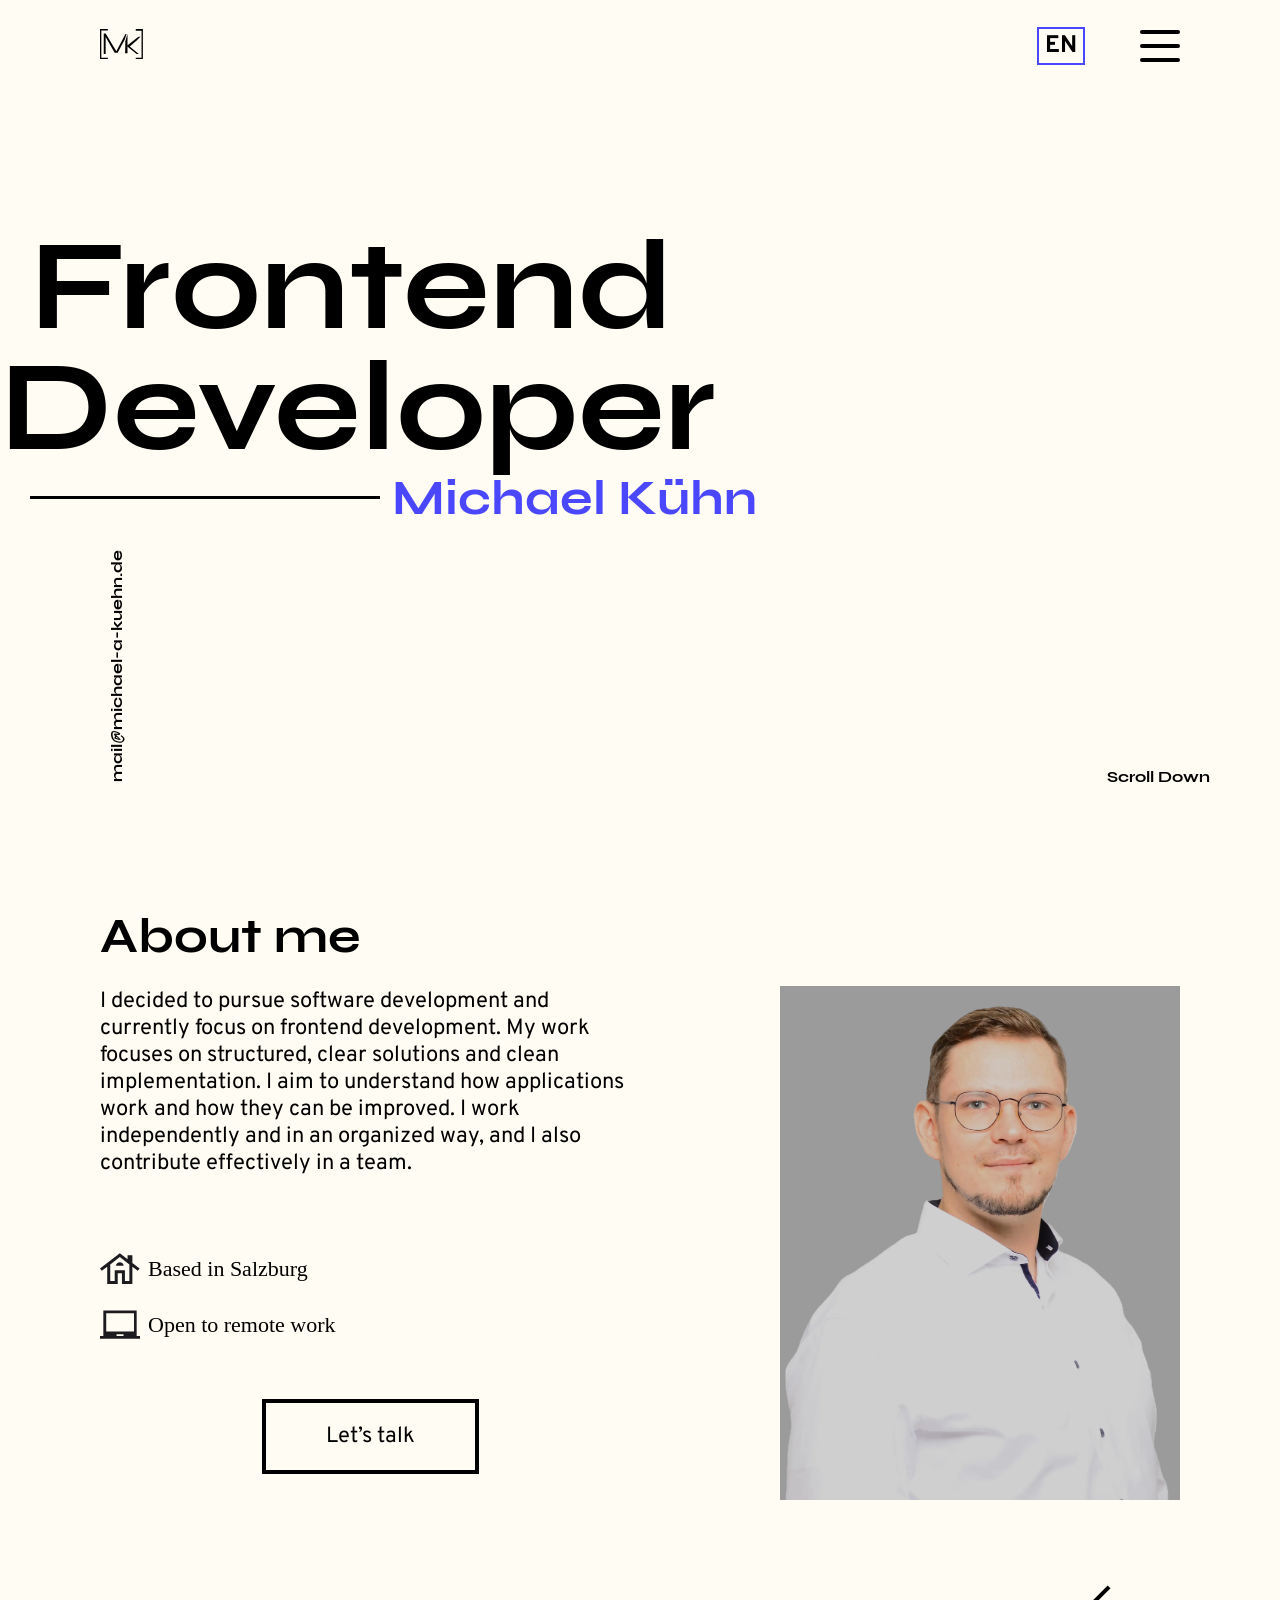
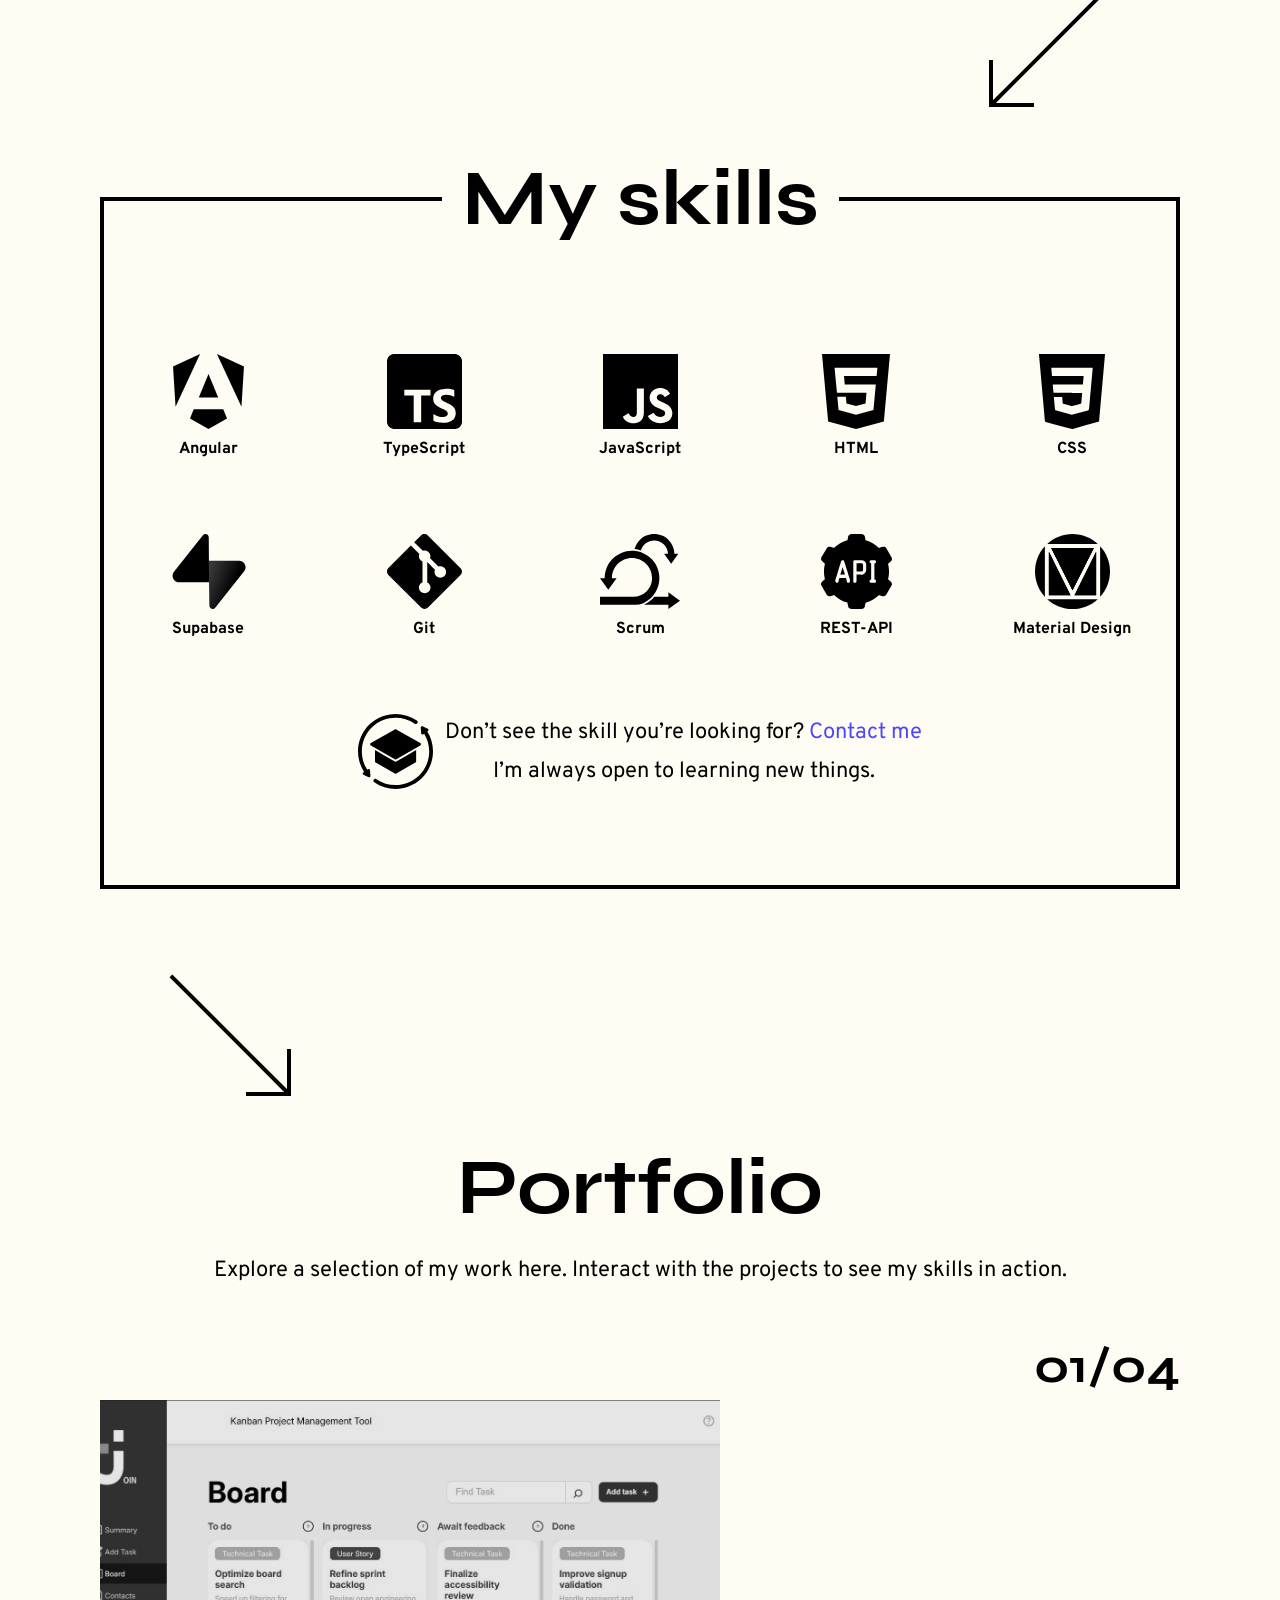
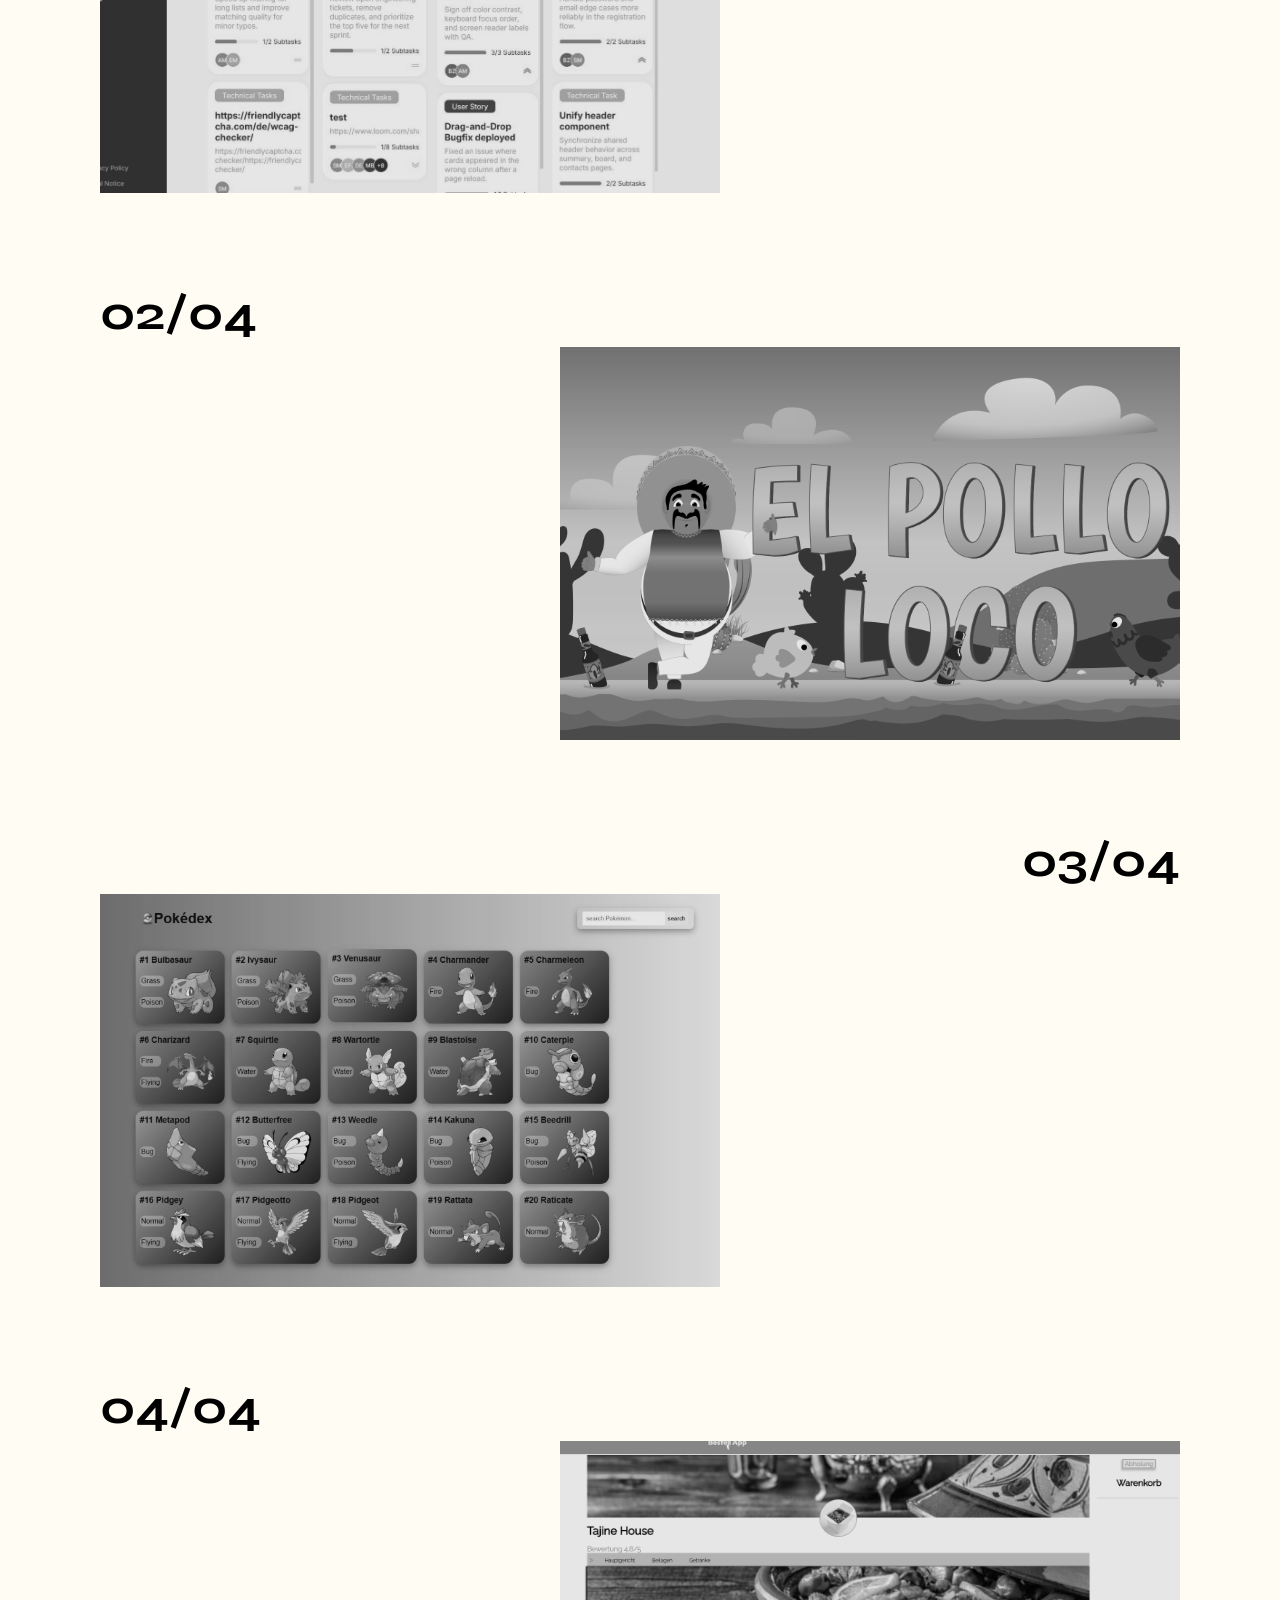
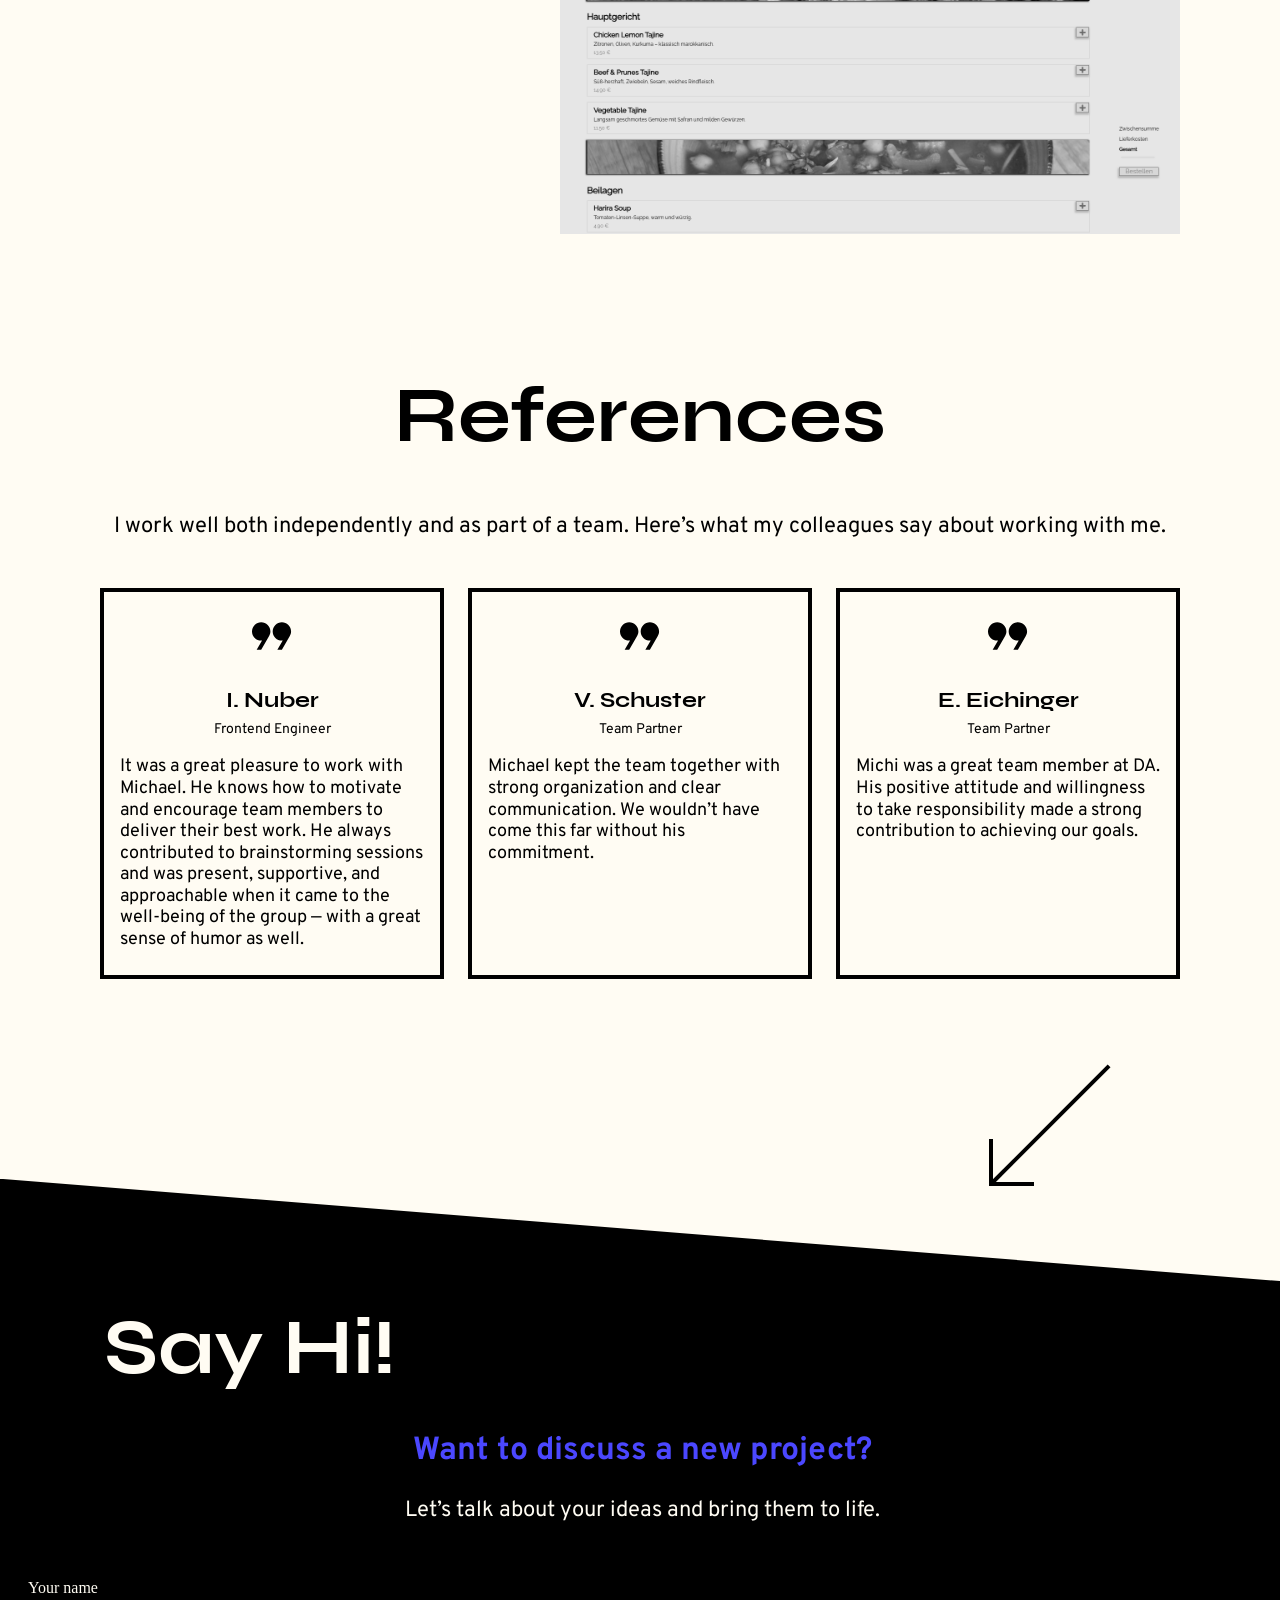
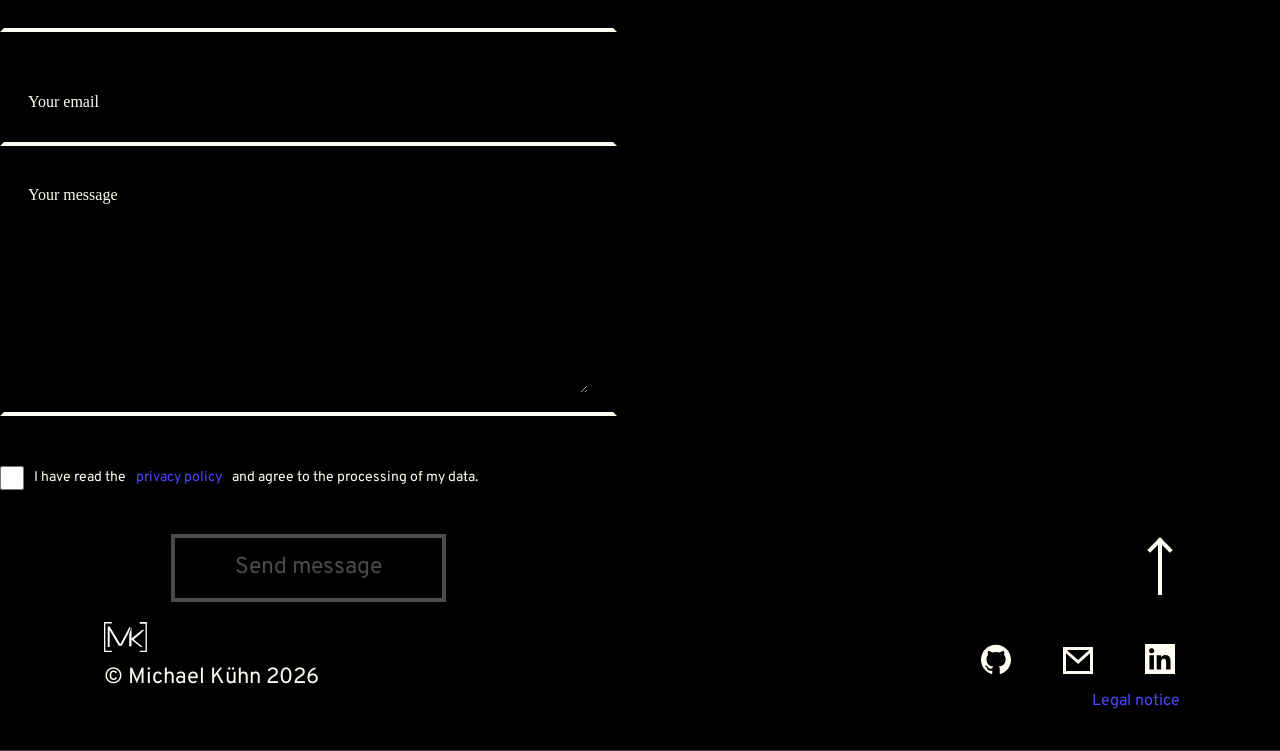
==== commit 8f4c1a2d: "update datenschutz" ====
--- a/index.html
+++ b/index.html
@@ -417,7 +417,7 @@
                                 <div class="project-image-wrapper project-image-right">
                                     <img src="./assets/img/bestell-app.png" alt="Order App project preview">
                                     <div class="hover-border"></div>
-                                    <a href="https://order-app.michael-a-kuehn.de" target="_blank" class="hover-circle">
+                                    <a href="https://order-app.michael-a-kuehn.de/index.html" target="_blank" class="hover-circle">
                                         <div class="hover-icon"></div>
                                     </a>
                                 </div>
@@ -570,7 +570,7 @@
 
                     <label for="privacy-check" data-i18n="form.privacyStart">I’ve read the</label>
 
-                    <a href="./html/policy.htm" class="policy-link" data-i18n="form.privacyPolicy">privacy policy</a>
+                    <a href="../html/policy.htm" class="policy-link" data-i18n="form.privacyPolicy">privacy policy</a>
 
                     <label class="padding" for="privacy-check" data-i18n="form.privacyEnd">
                         and agree to the processing of my data as outlined.
@@ -621,7 +621,7 @@
 
                     </div>
                     <div class="legal">
-                        <a href="./html/legal-notice.htm" class="footer-legal scroll-link"
+                        <a href="../html/legal-notice.htm" class="footer-legal scroll-link"
                             data-i18n="footer.legal">Legal notice</a>
                     </div>
                 </div>
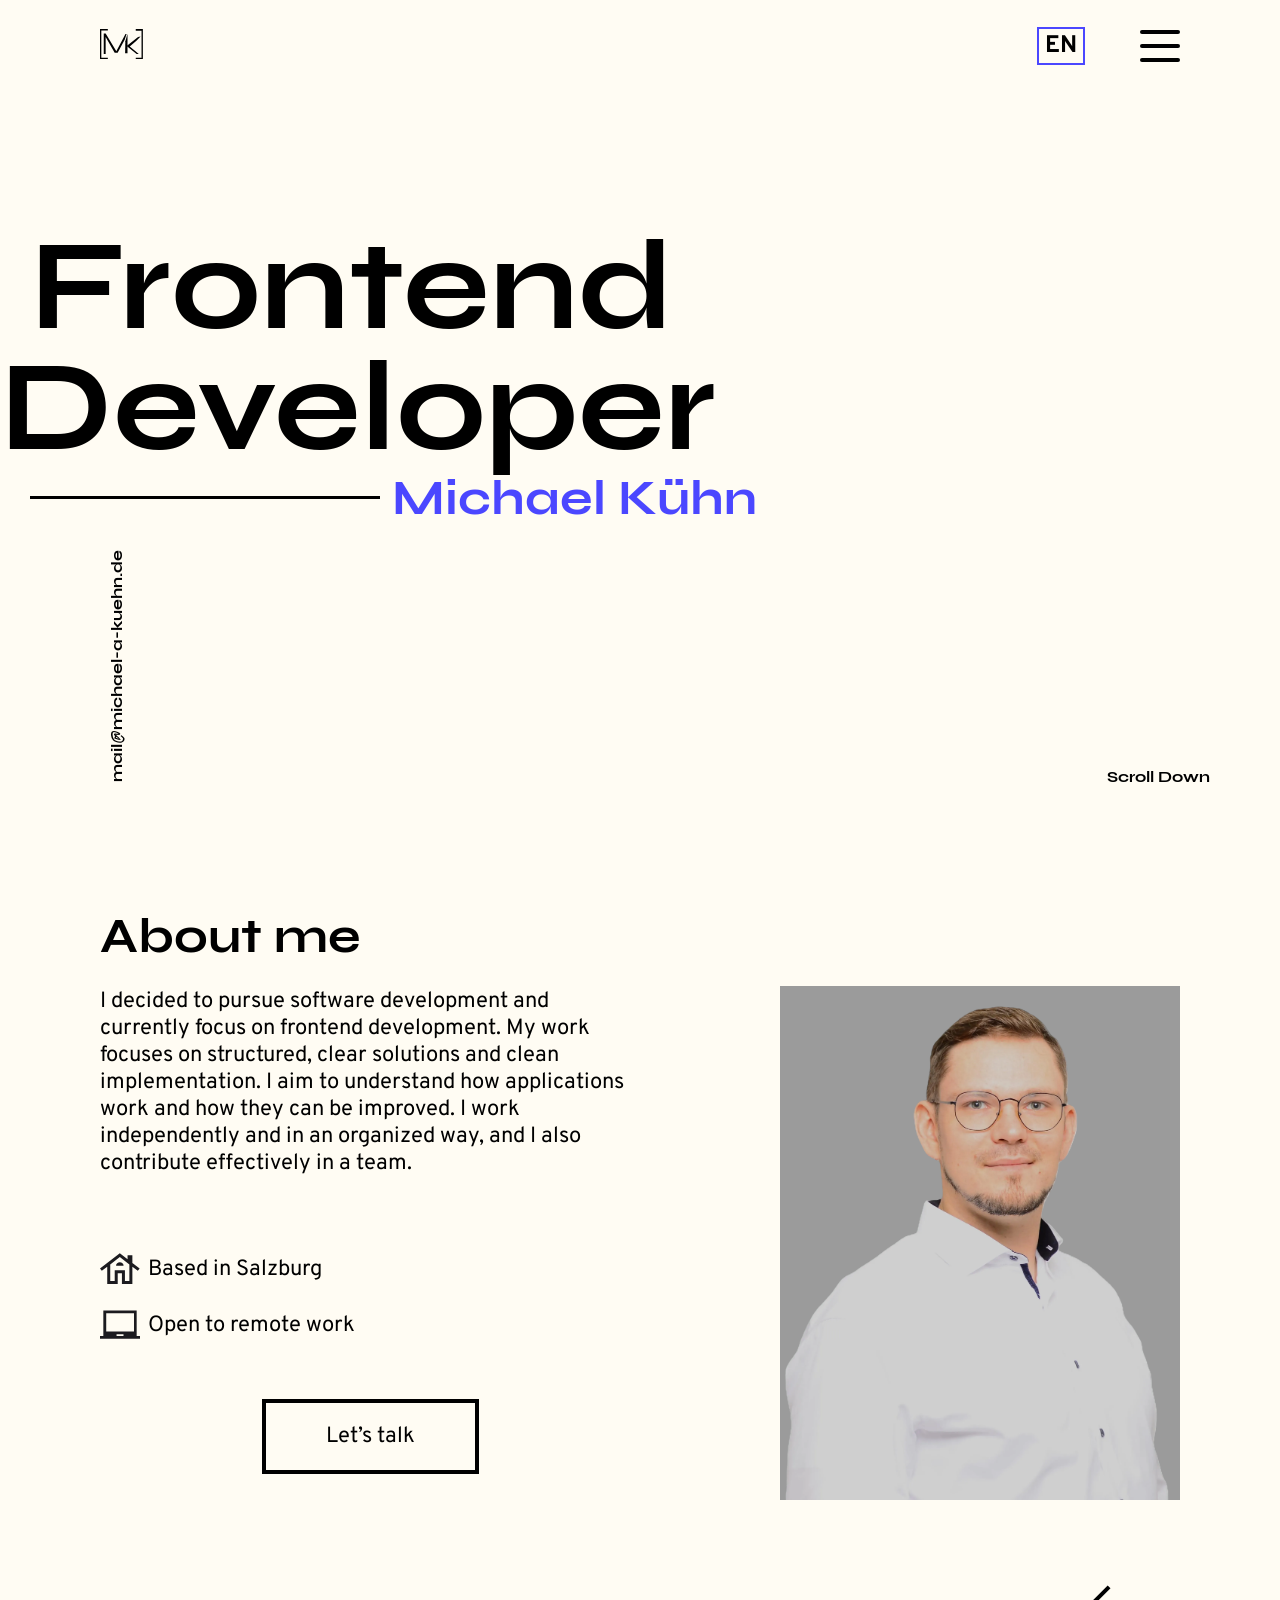
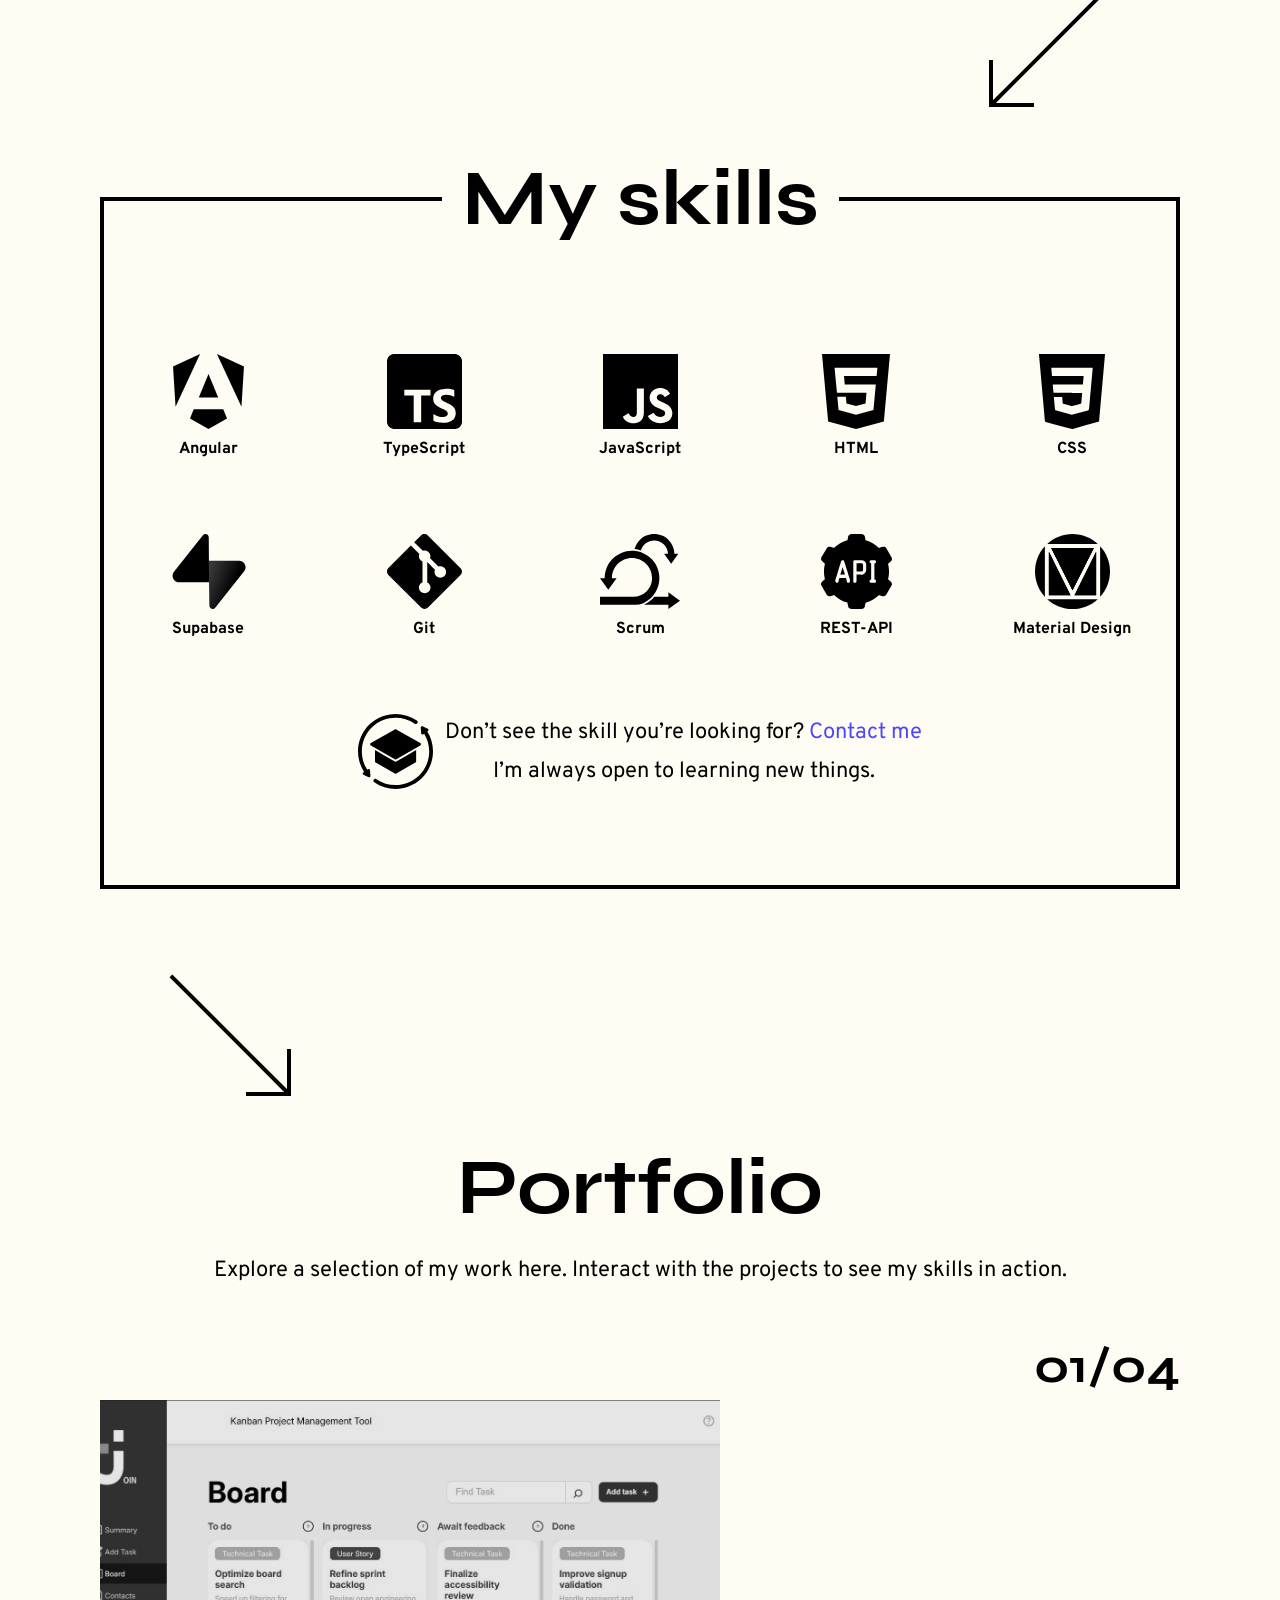
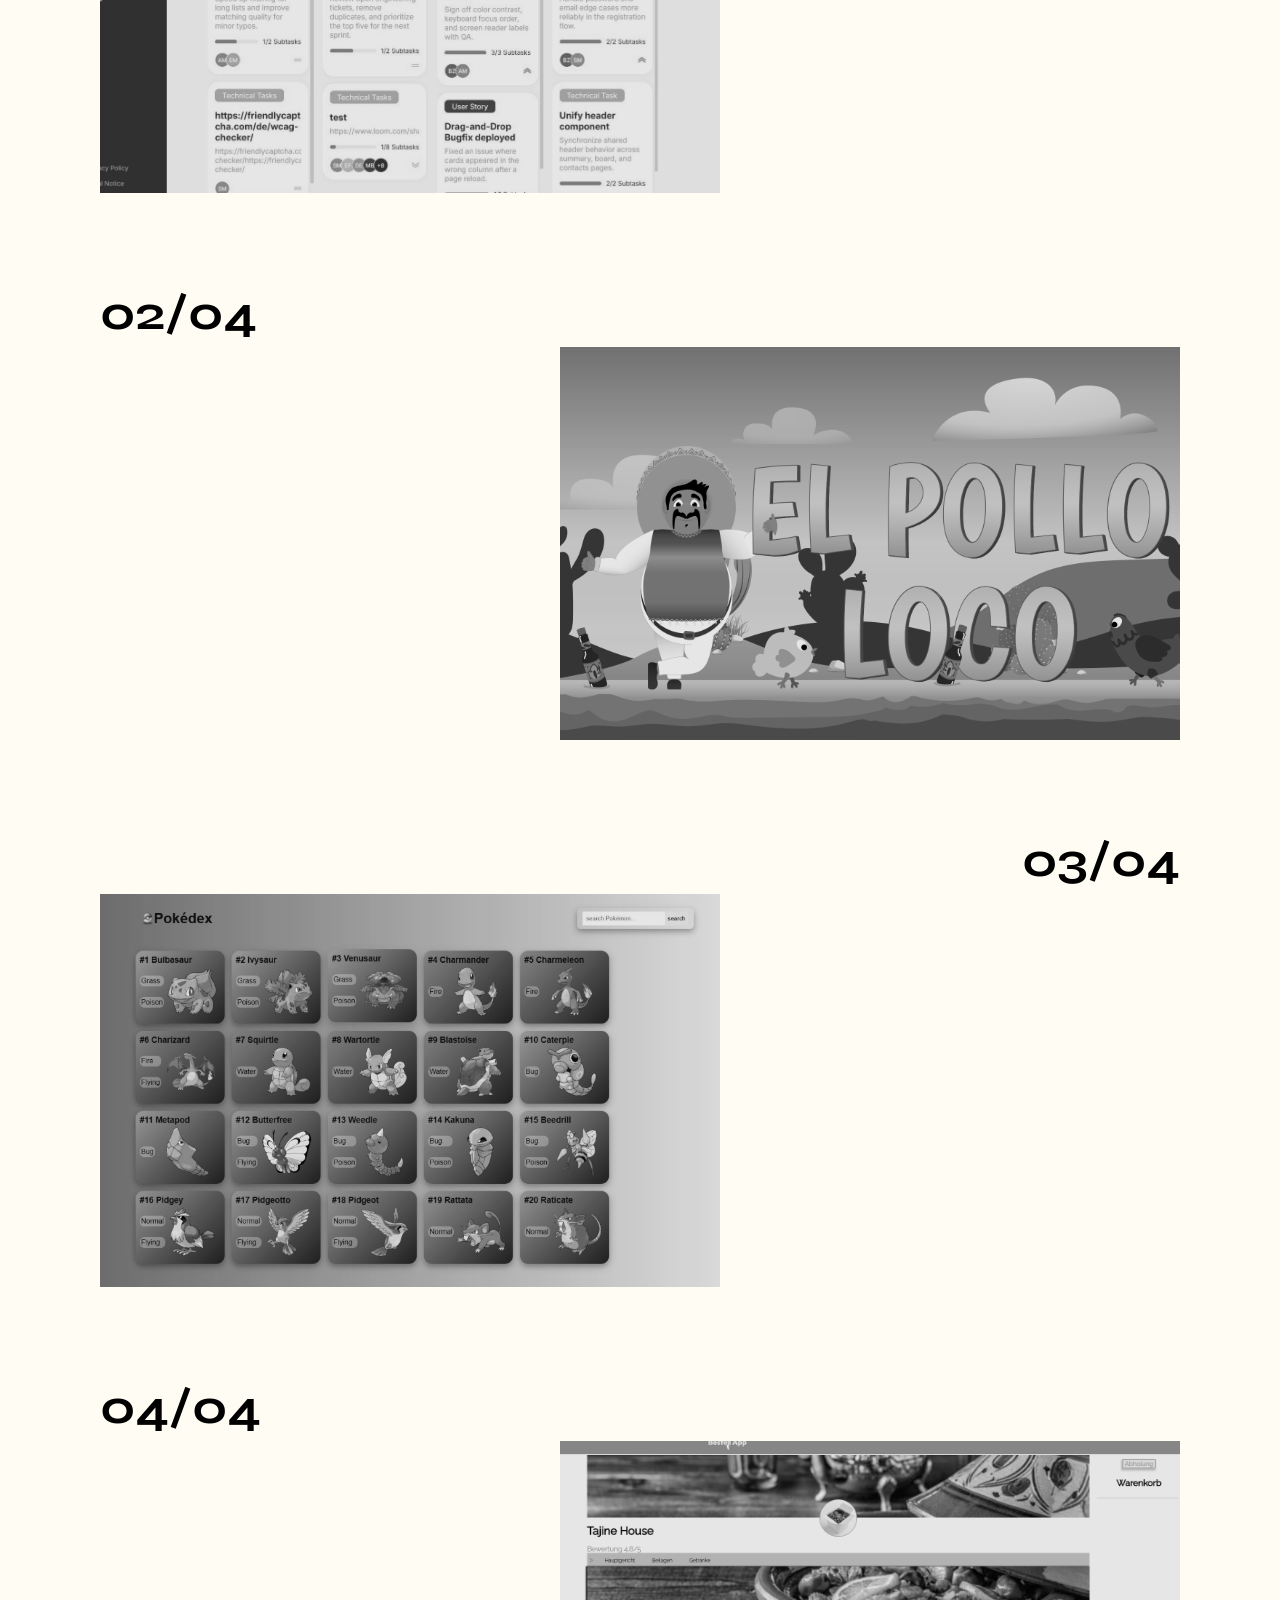
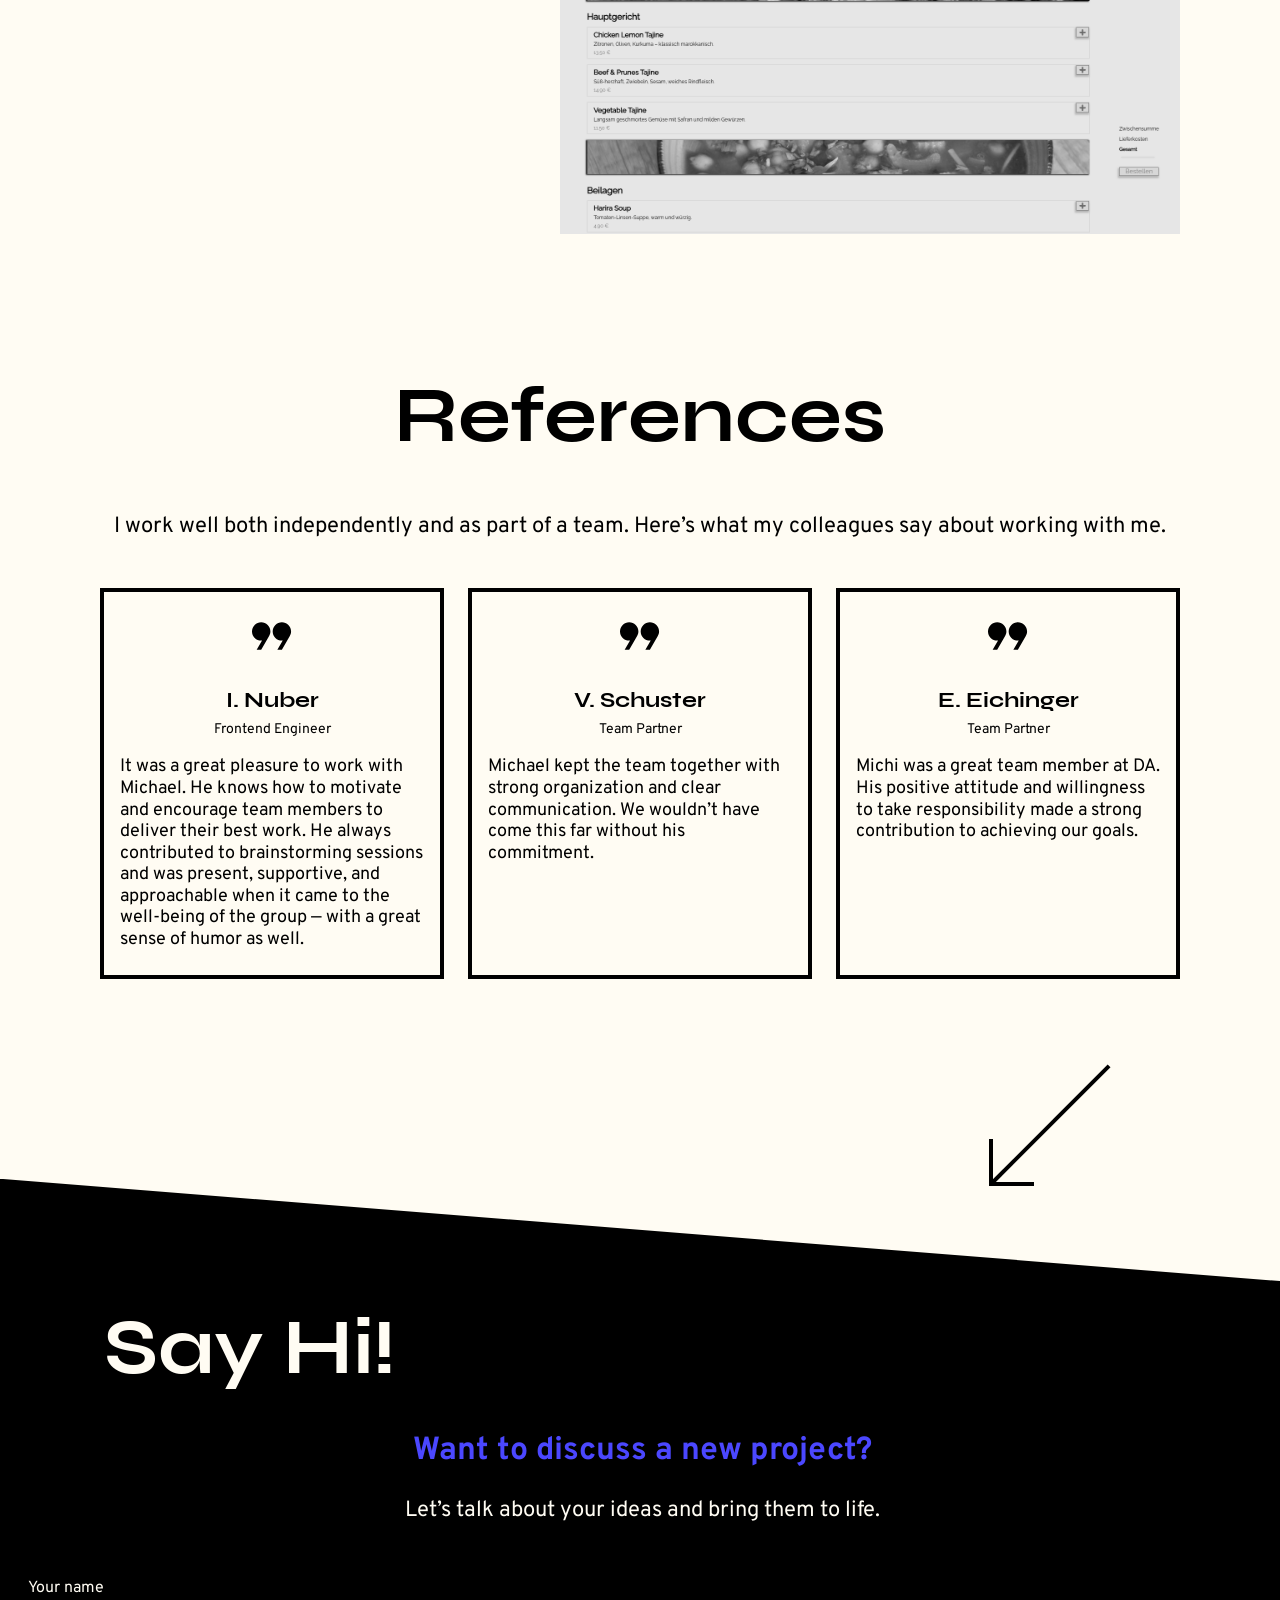
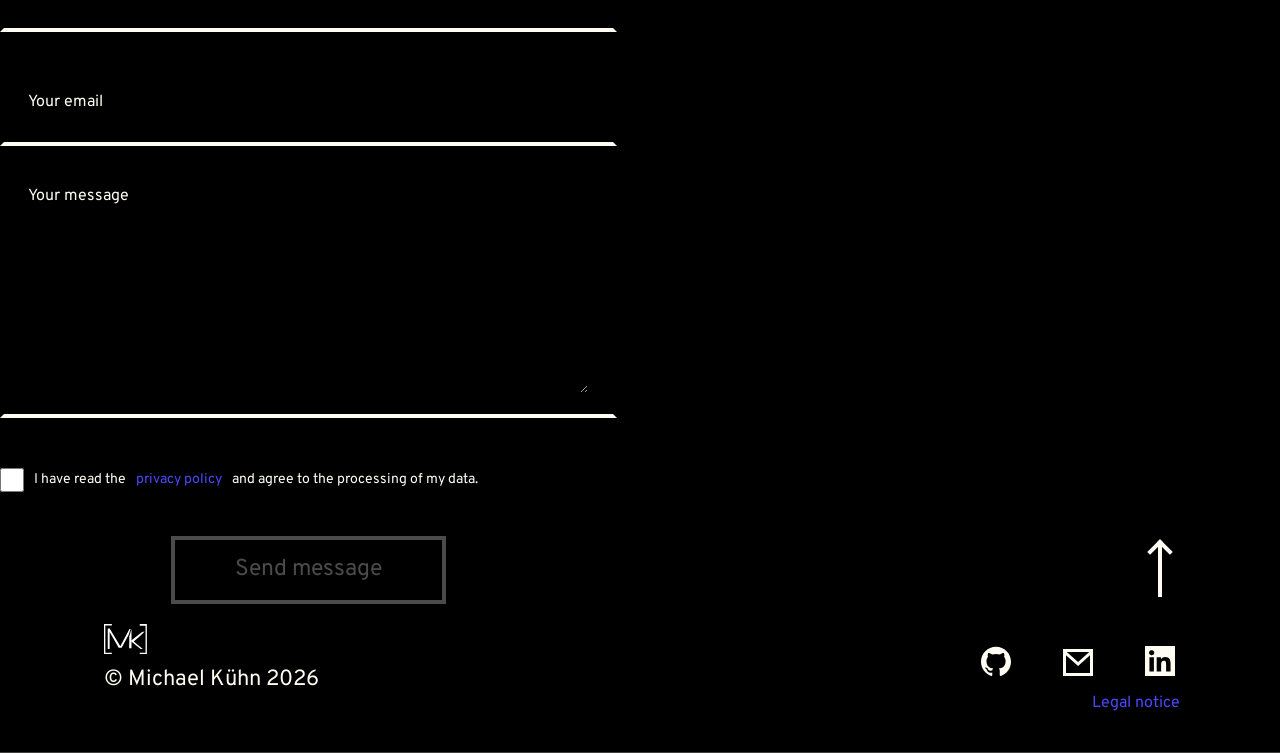
==== commit 3858c7ab: "fixed" ====
--- a/index.html
+++ b/index.html
@@ -152,7 +152,7 @@
                     </div>
 
                     <div class="scroll">
-                        <img id="scroll-arrow" src="./assets/animation/arrow-icons/Frame1.svg" alt="">
+                        <img id="scroll-arrow" src="./assets/animation/arrow-icons/Frame0.png" alt="">
                         <span data-i18n="hero.scroll">Scroll Down</span>
                     </div>
 
@@ -285,7 +285,7 @@
                                 <div class="project-image-wrapper  project-image-left">
                                     <img src="./assets/img/join.png" alt="Join project preview">
                                     <div class="hover-border"></div>
-                                    <a href="https://join.michael-a-kuehn.de" target="_blank" class="hover-circle">
+                                    <a href="https://join.michael-a-kuehn.de/index.html" target="_blank" class="hover-circle">
                                         <div class="hover-icon"></div>
                                     </a>
                                 </div>
--- a/css/style.css
+++ b/css/style.css
@@ -301,6 +301,7 @@
 
 .info span {
     font-size: 22px;
+     font-family: 'Overpass', sans-serif;
 }
 
 .skills .container {
--- a/css/components.css
+++ b/css/components.css
@@ -252,6 +252,7 @@
   border-right: 4px solid transparent;
   border-top: 4px solid transparent;
   transition: border-color .2s ease;
+  font-family: 'Overpass', sans-serif;
 }
 
 .field:focus-within {
--- a/css/responsive-mobile.css
+++ b/css/responsive-mobile.css
@@ -74,6 +74,11 @@
 }
 
 @media (max-width: 600px) {
+    .legal a {
+        margin-bottom: 30px;
+        padding: 20px;
+    }
+
     .arrow-container {
         width: 250px;
         height: 250px;
@@ -134,7 +139,6 @@
 }
 
 @media (max-width: 450px) {
-
     .project-content {
         padding: 0 24px !important;
     }
@@ -269,9 +273,9 @@
     }
 
     .contact-form {
-        width: 100%;
-        max-width: 340px;
-        margin: 0 auto;
+        max-width: 100% !important;
+        margin: 0;
+        padding: 0;
         box-sizing: border-box;
     }
 
@@ -286,12 +290,22 @@
         text-align: center;
     }
 
-    .scroll{
+    .scroll {
         right: 0px;
     }
+
+    .error-text {
+        text-align: center;
+    }
 }
 
 @media (max-width: 380px) {
+    .contact {
+        padding: 0 24px !important;
+        box-sizing: border-box;
+        overflow-x: hidden;
+    }
+
     body {
         overflow-x: hidden;
     }
@@ -307,6 +321,18 @@
 }
 
 @media (max-width: 350px) {
+    .btn-container {
+        justify-content: center;
+    }
+
+    .field {
+        width: 280px;
+        align-self: center;
+    }
+
+    .menu-overlay.footer-open .menu-diagonal {
+        height: 348px !important;
+    }
 
     .hover-border,
     .hover-circle {
--- a/css/responsive-tablet.css
+++ b/css/responsive-tablet.css
@@ -1,4 +1,8 @@
 @media (min-height: 1800px) {
+    .contact-overlay{
+        height: 480px;
+        margin-top: 0 !important;
+    }
     .menu-nav{
          display: flex;
     flex-direction: column;
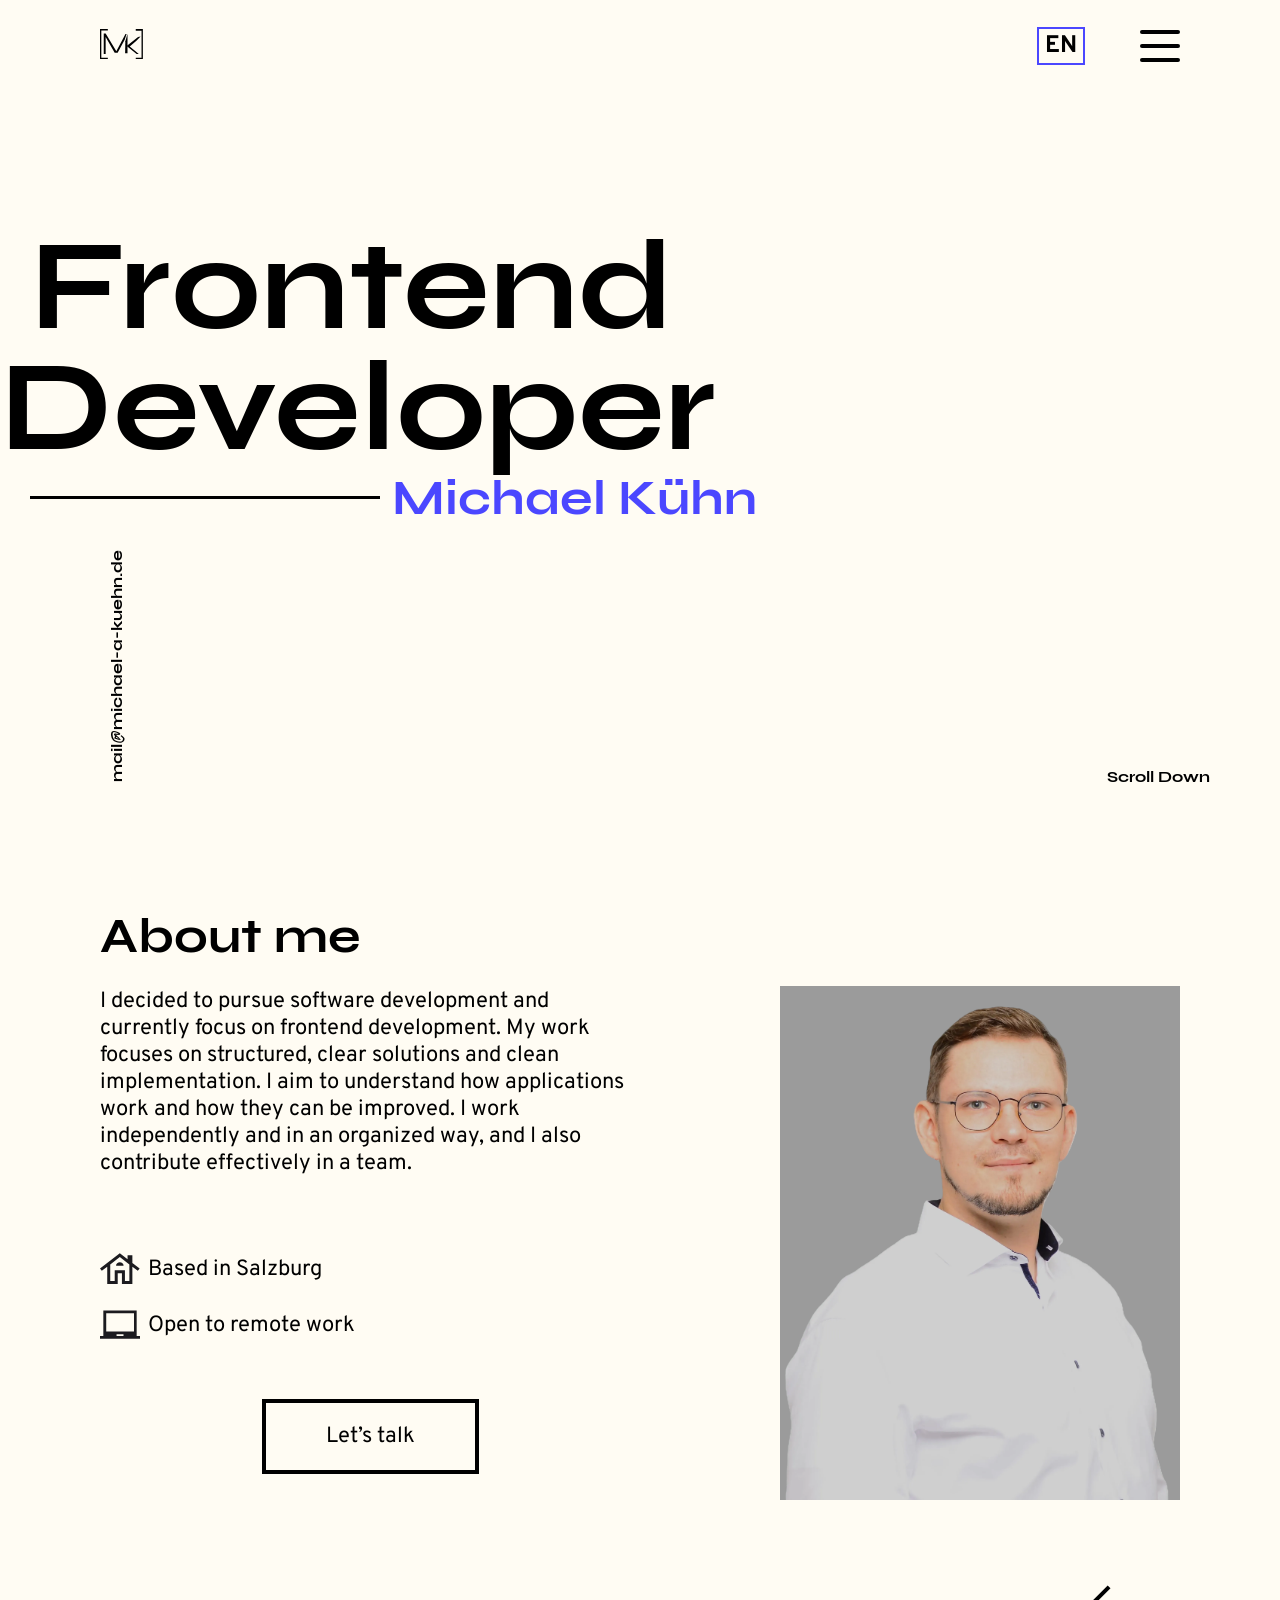
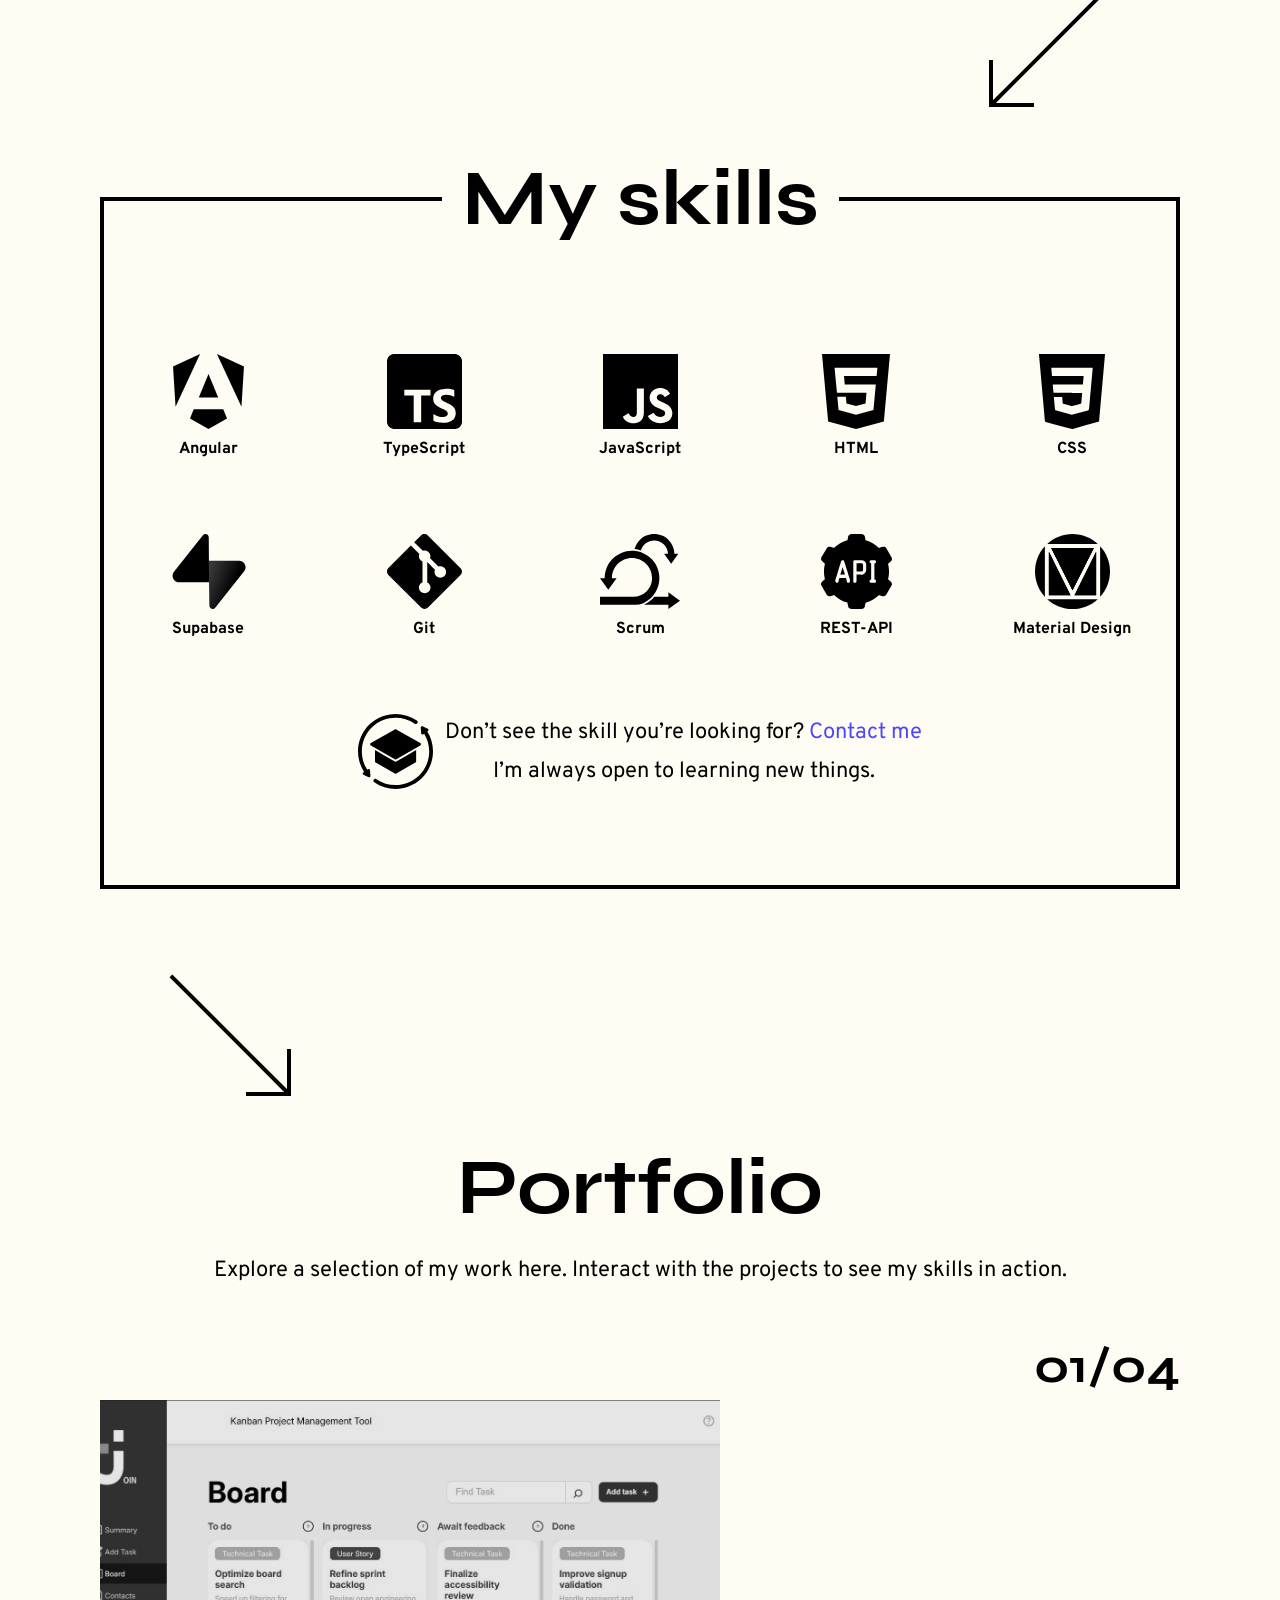
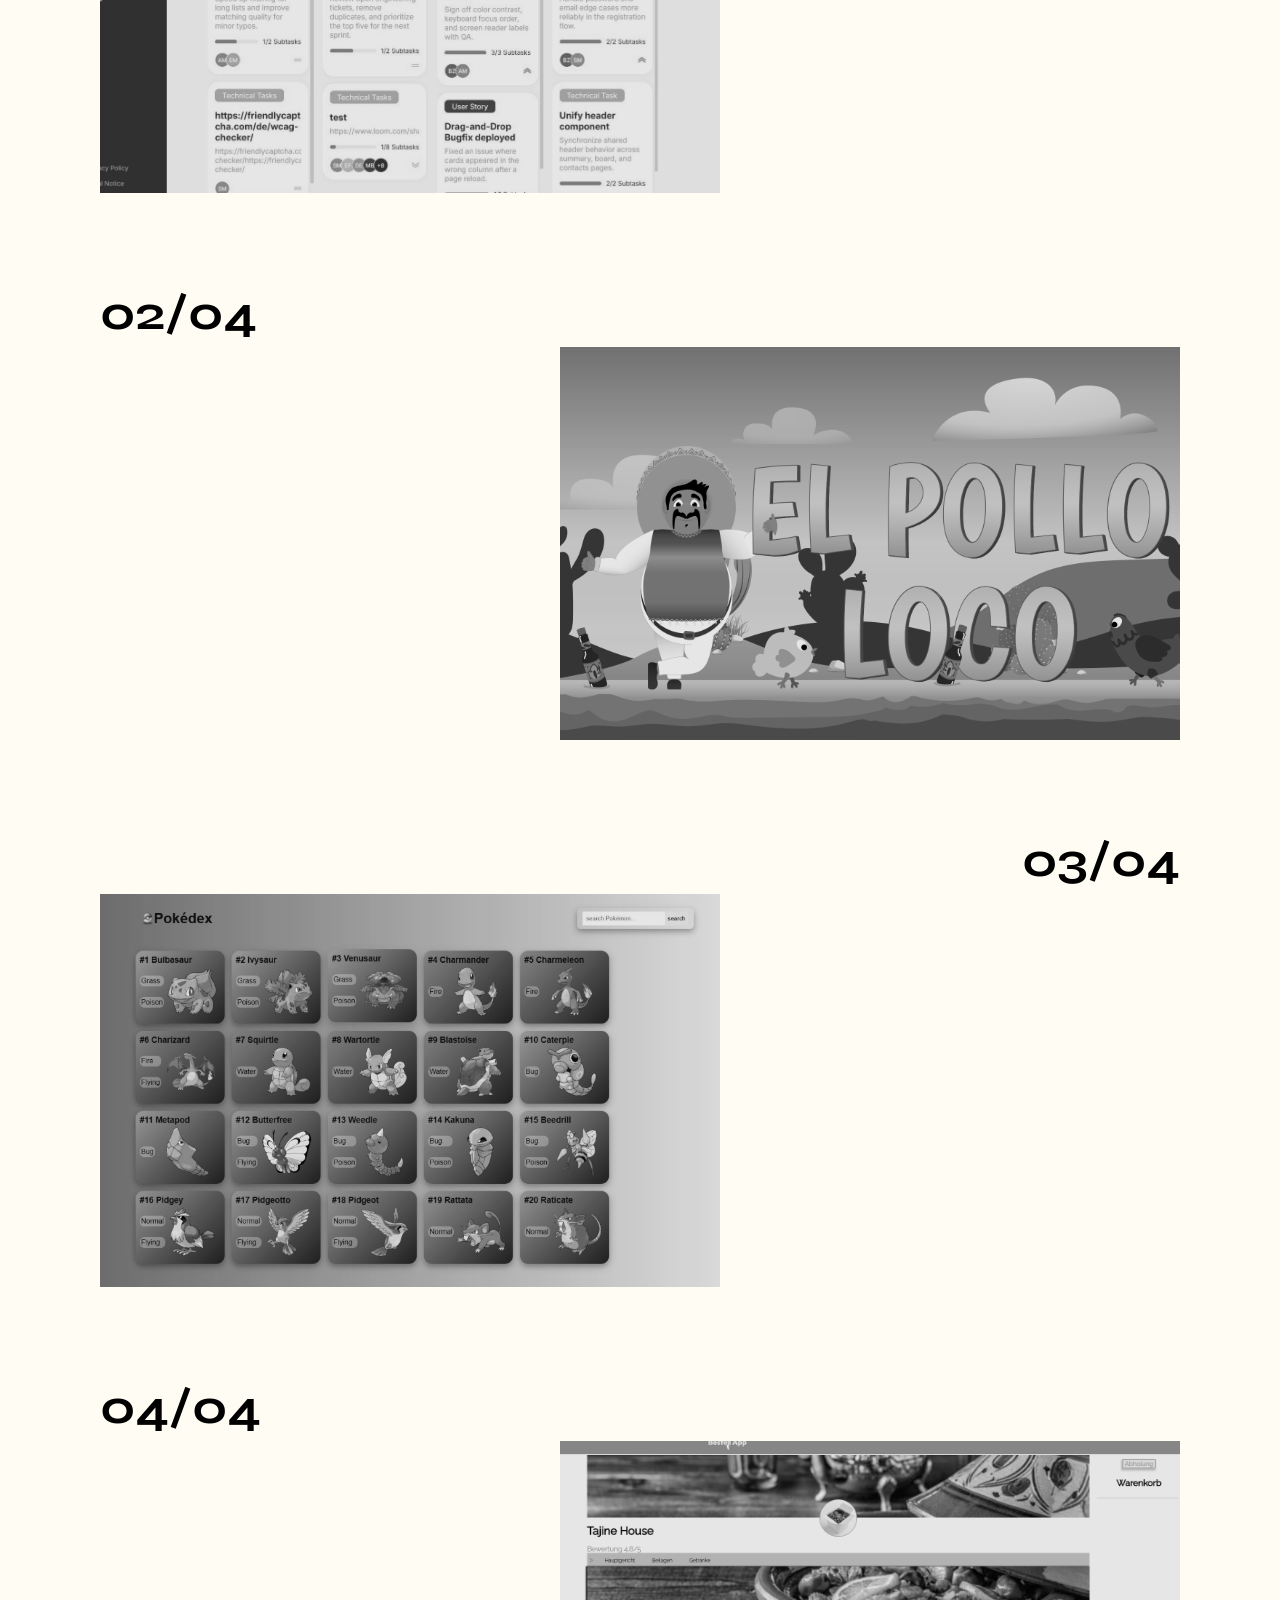
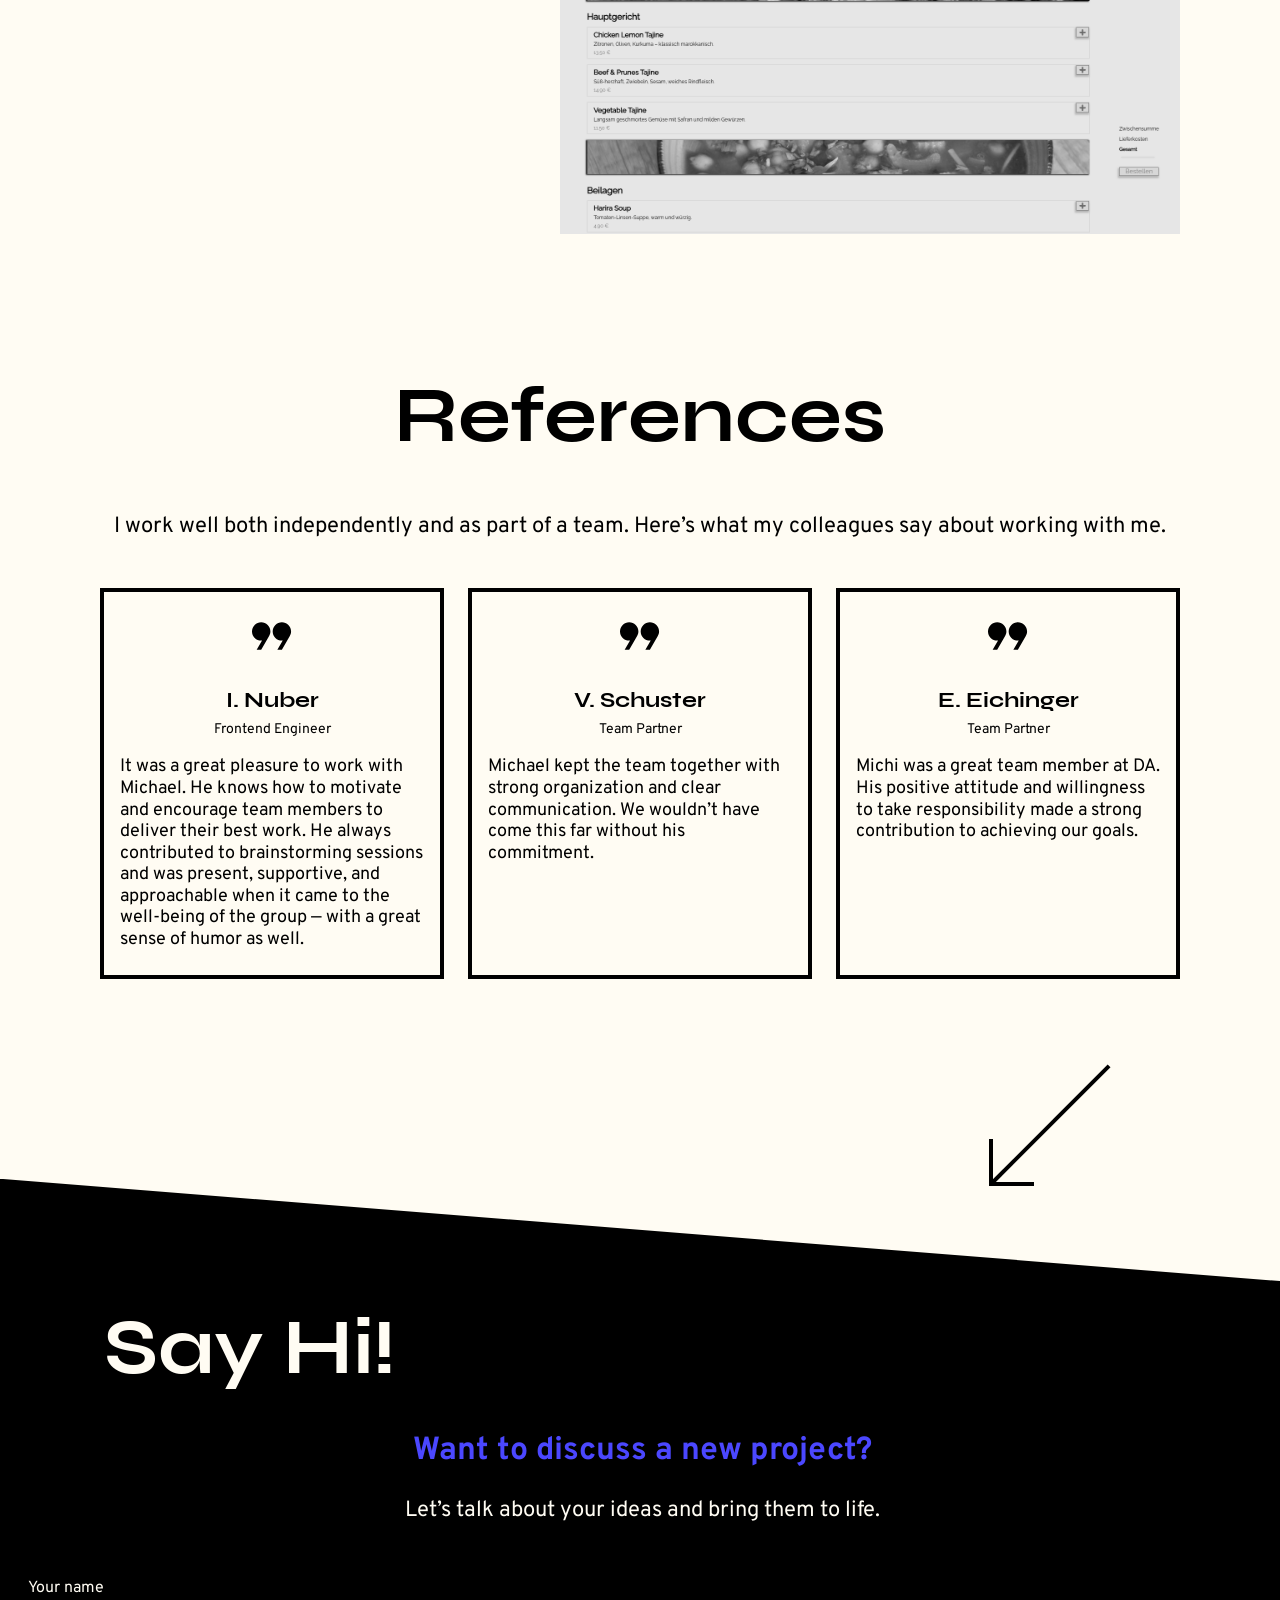
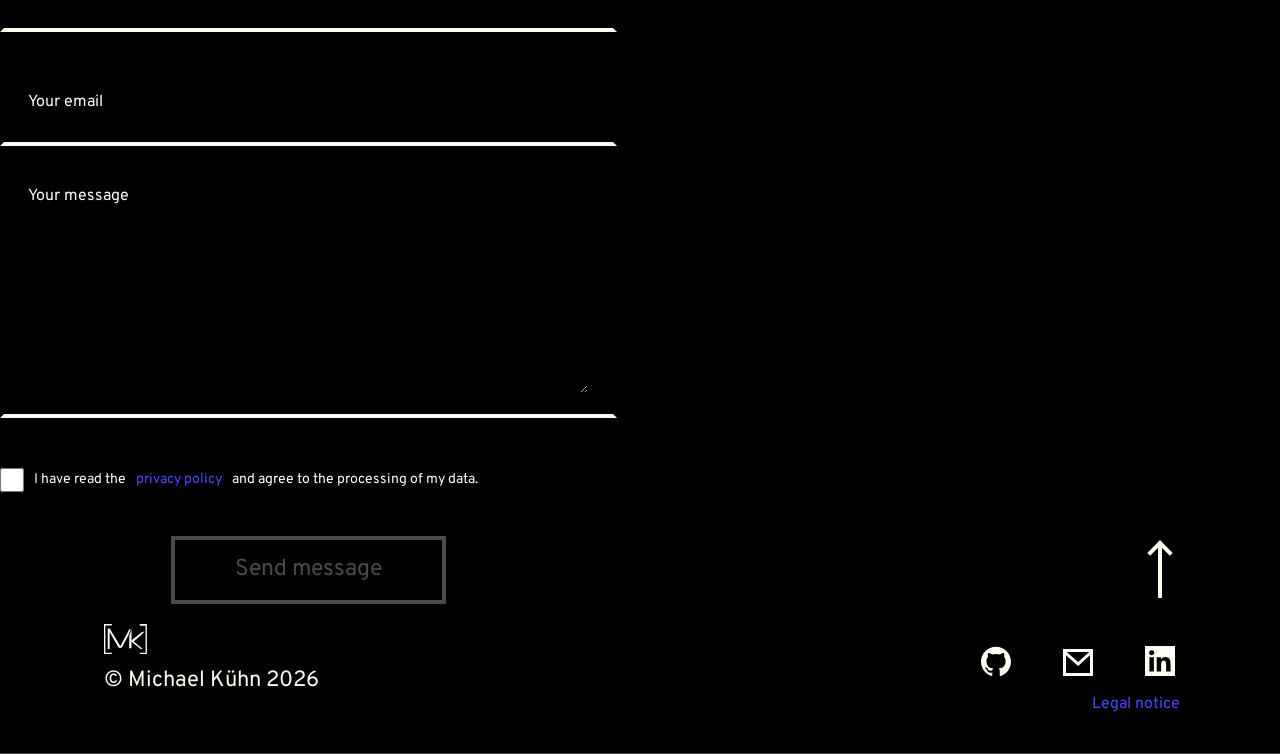
==== commit fc219a42: "update link" ====
--- a/index.html
+++ b/index.html
@@ -285,7 +285,8 @@
                                 <div class="project-image-wrapper  project-image-left">
                                     <img src="./assets/img/join.png" alt="Join project preview">
                                     <div class="hover-border"></div>
-                                    <a href="https://join.michael-a-kuehn.de/index.html" target="_blank" class="hover-circle">
+                                    <a href="https://join.michael-a-kuehn.de/index.html" target="_blank"
+                                        class="hover-circle">
                                         <div class="hover-icon"></div>
                                     </a>
                                 </div>
@@ -342,7 +343,8 @@
                                 <div class="project-image-wrapper project-image-right">
                                     <img src="./assets/img/startscreen_2.png" alt="Pollo Loco project preview">
                                     <div class="hover-border"></div>
-                                    <a href="https://pollo-loco.michael-a-kuehn.de/" target="_blank" class="hover-circle">
+                                    <a href="https://pollo-loco.michael-a-kuehn.de/" target="_blank"
+                                        class="hover-circle">
                                         <div class="hover-icon"></div>
                                     </a>
                                 </div>
@@ -417,7 +419,8 @@
                                 <div class="project-image-wrapper project-image-right">
                                     <img src="./assets/img/bestell-app.png" alt="Order App project preview">
                                     <div class="hover-border"></div>
-                                    <a href="https://order-app.michael-a-kuehn.de/index.html" target="_blank" class="hover-circle">
+                                    <a href="https://order-app.michael-a-kuehn.de/index.html" target="_blank"
+                                        class="hover-circle">
                                         <div class="hover-icon"></div>
                                     </a>
                                 </div>
@@ -597,7 +600,9 @@
 
                         <div class="footer-left">
                             <div class="footer-logo">
-                                <img src="./assets/img/MK-white.svg" alt="MK Logo">
+                                <a href="./">
+                                    <img src="./assets/img/MK-white.svg" alt="MK Logo">
+                                </a>
                             </div>
                             <p class="footer-copy">© Michael Kühn 2026</p>
                         </div>
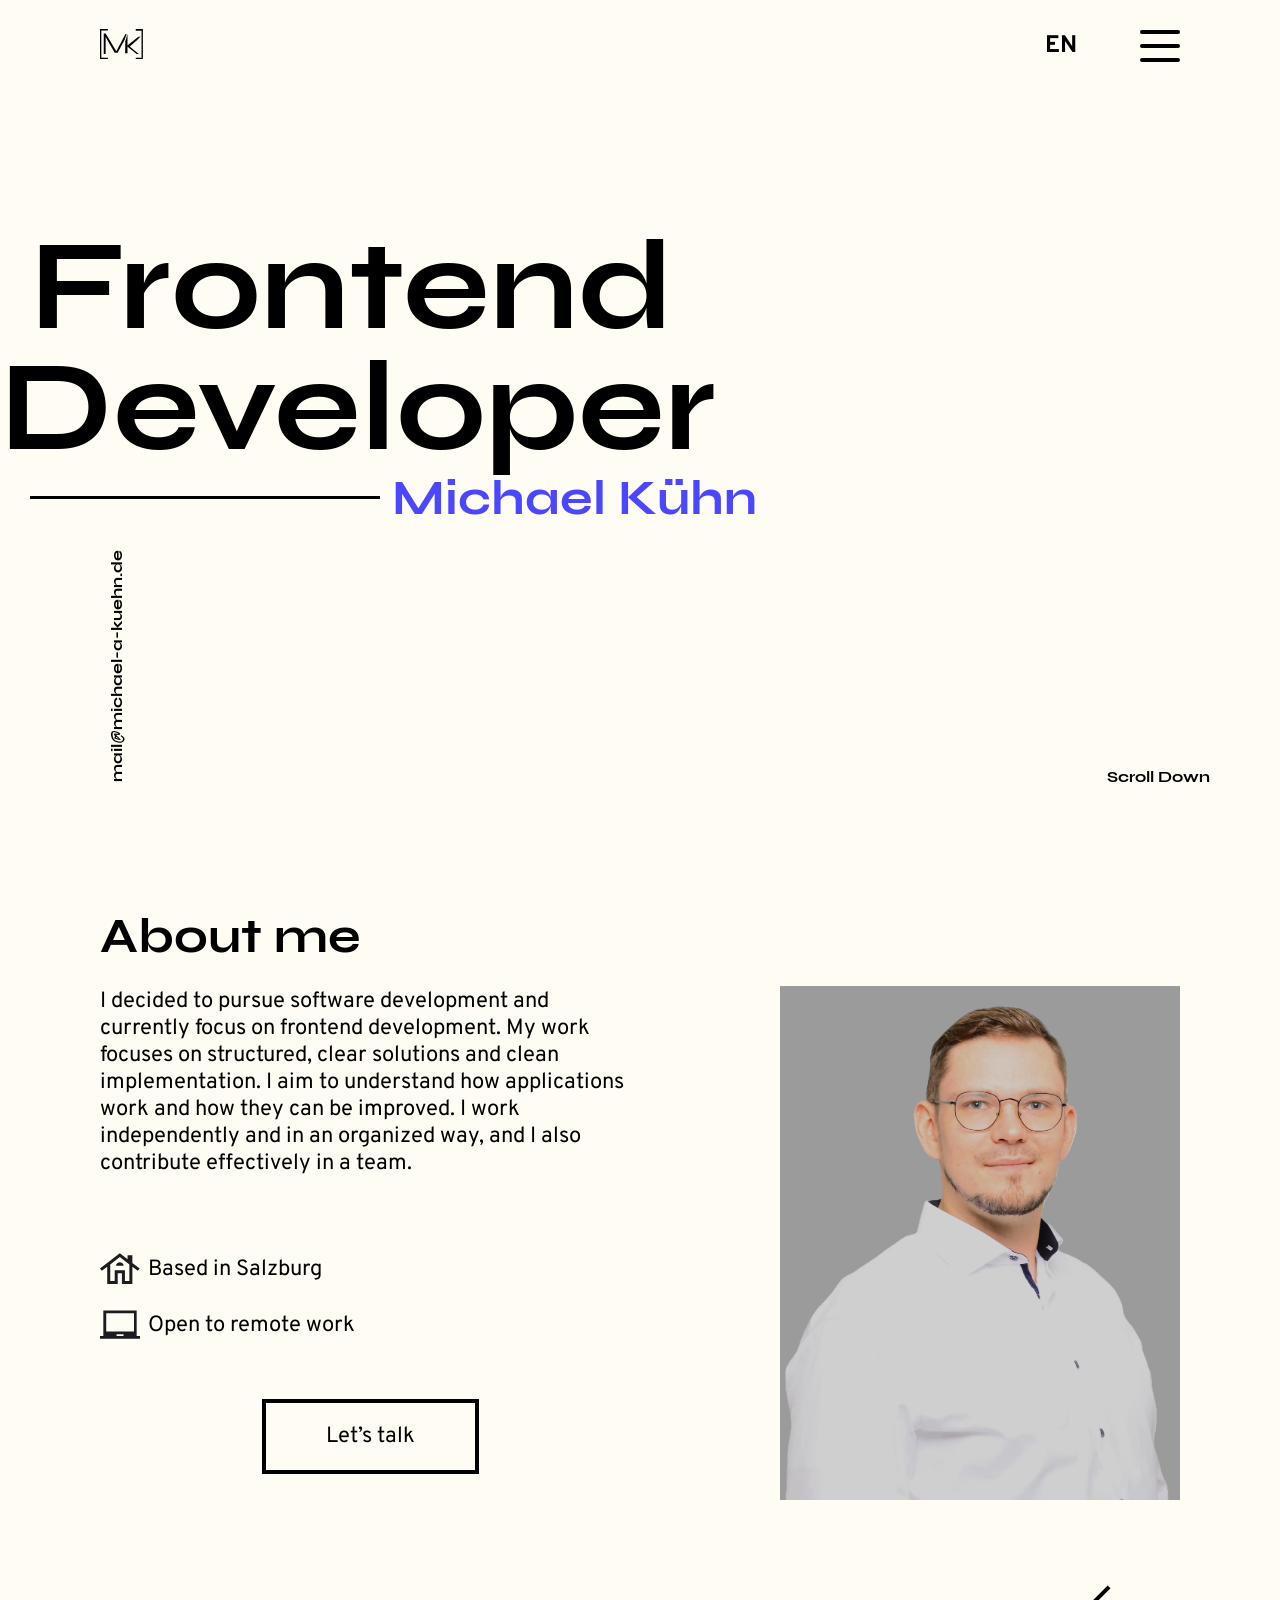
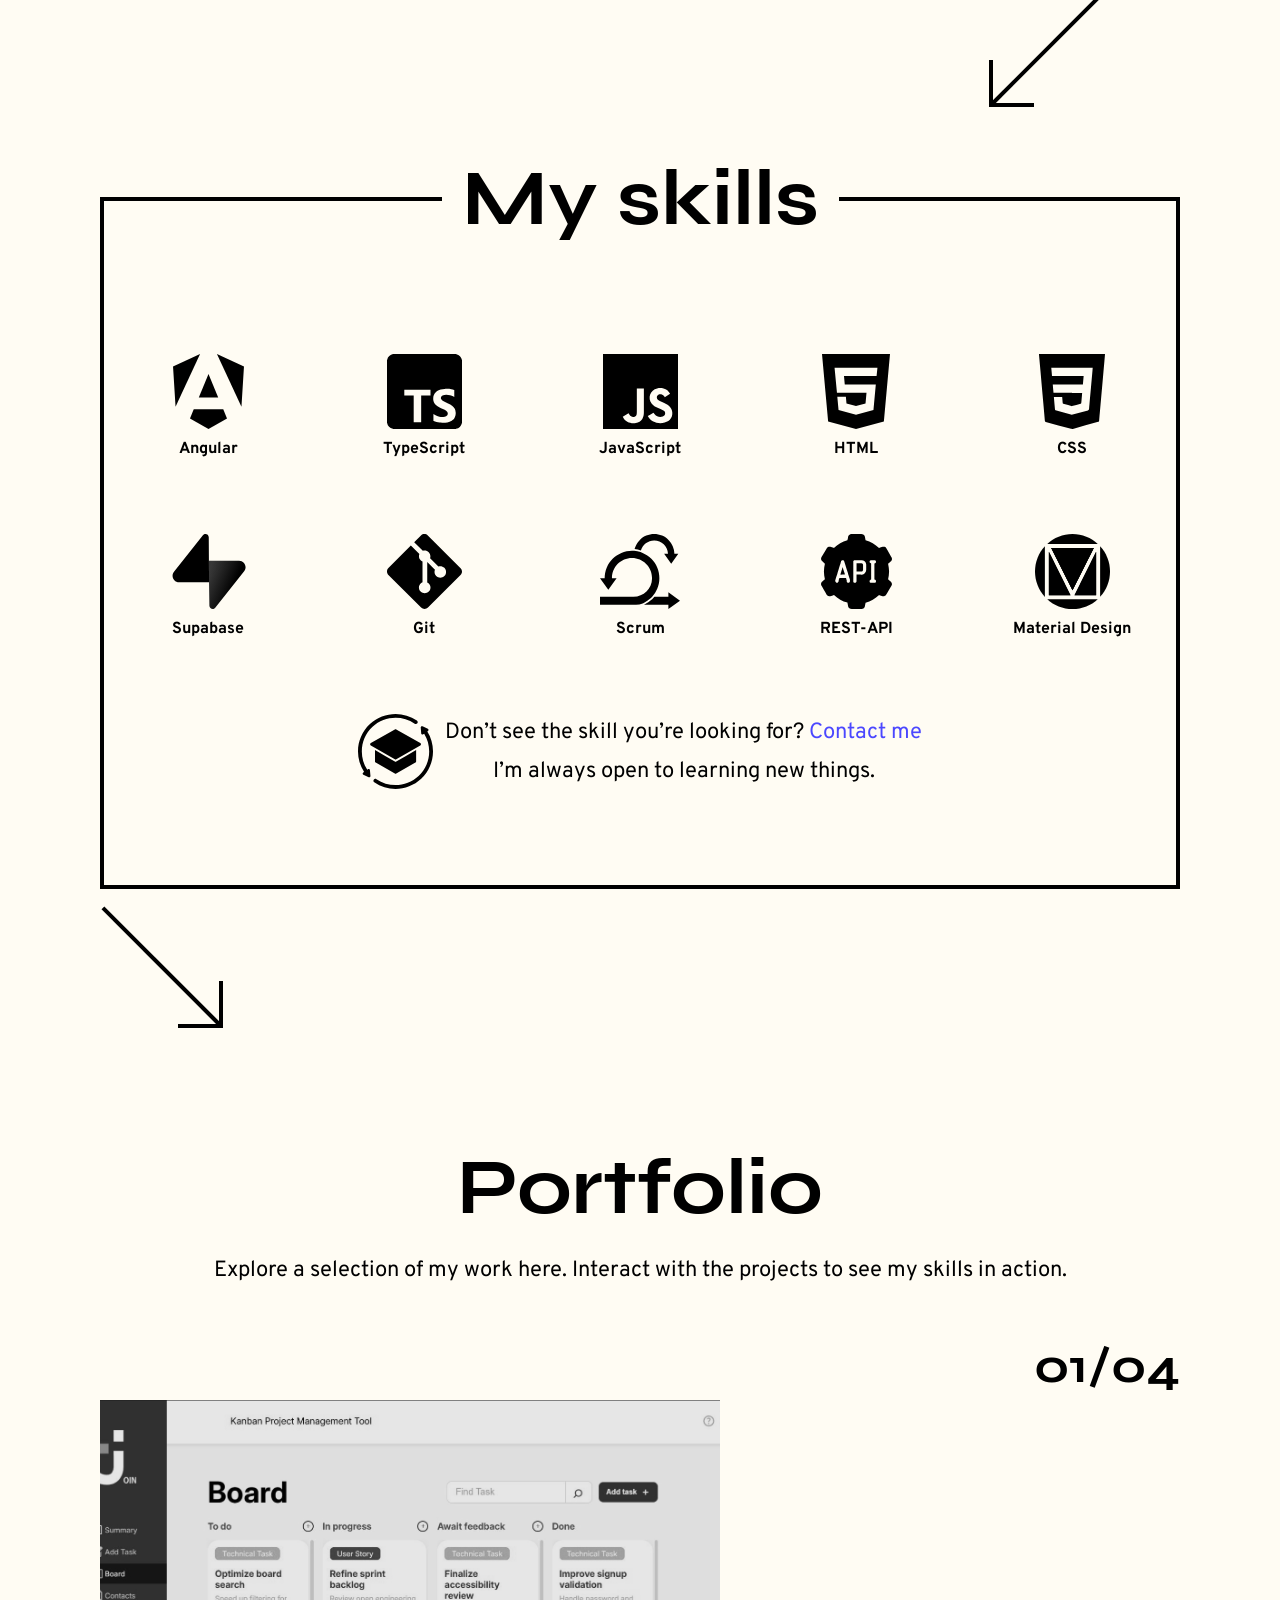
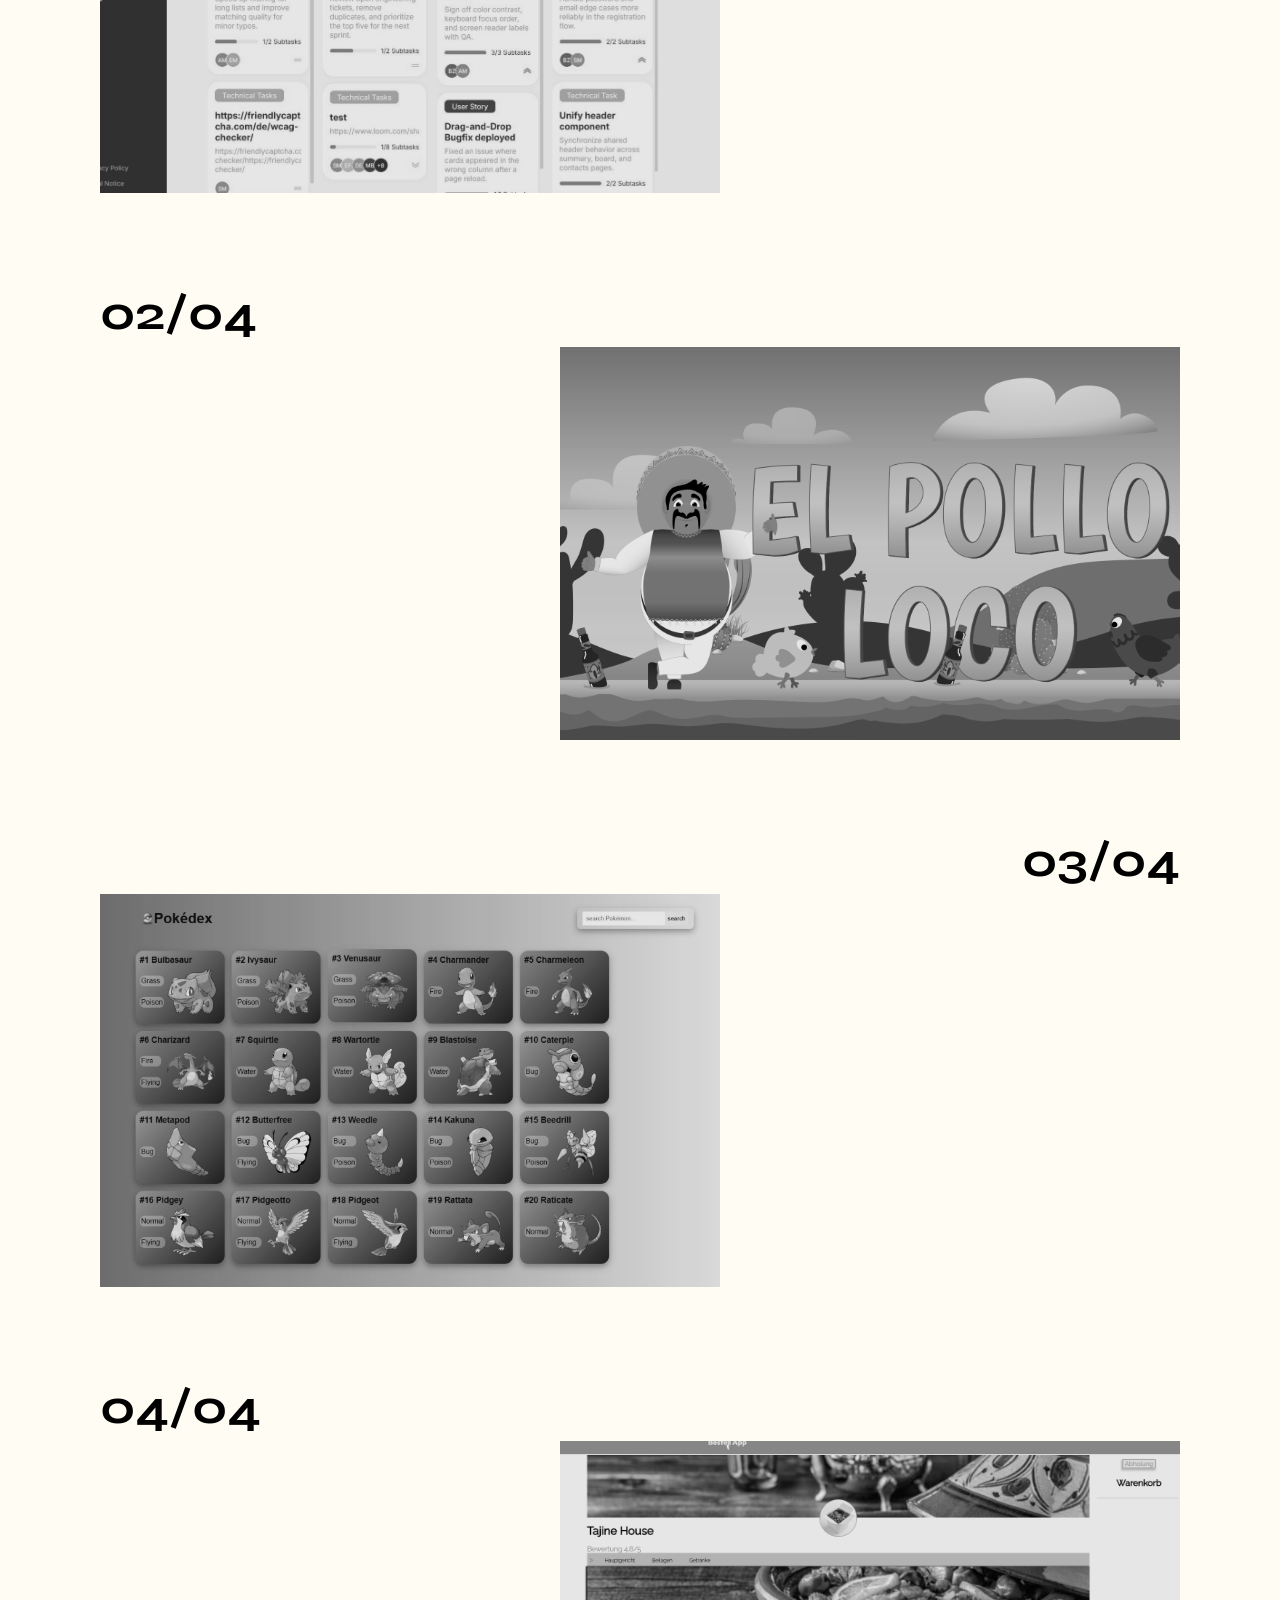
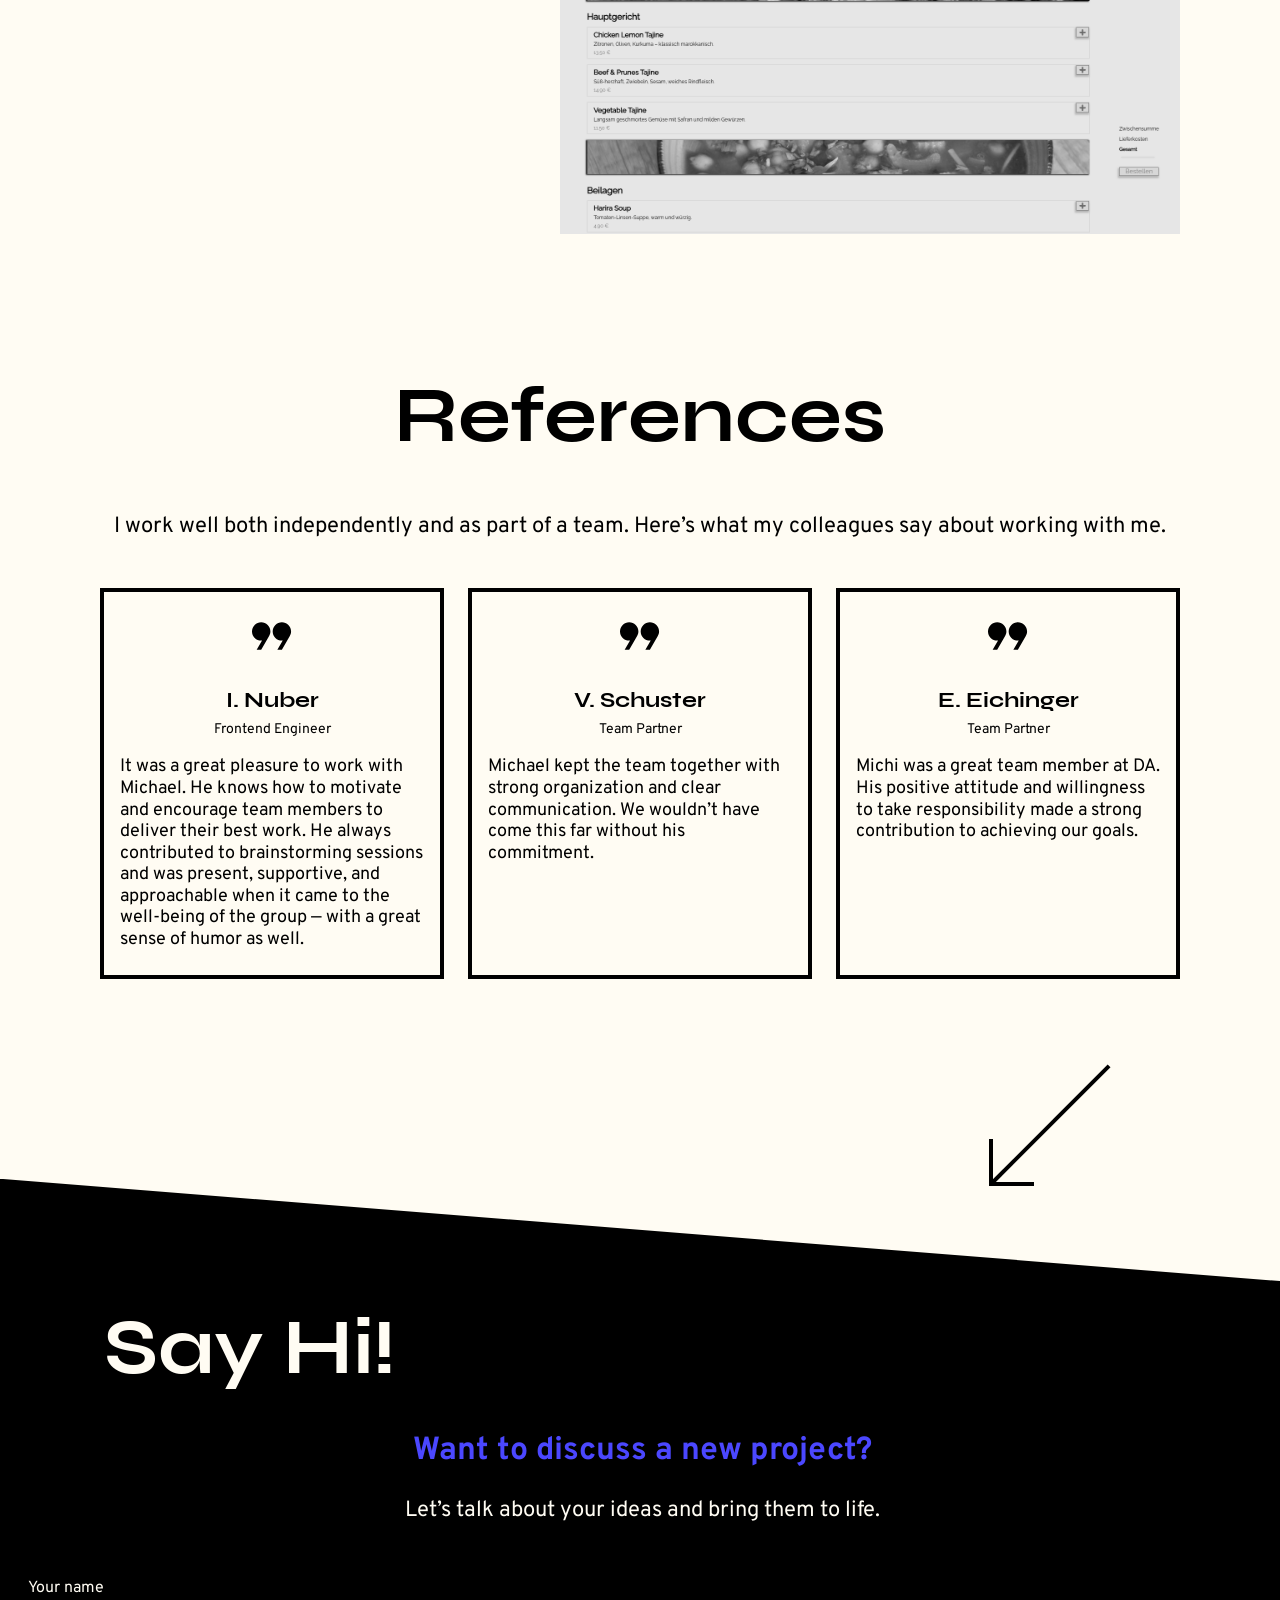
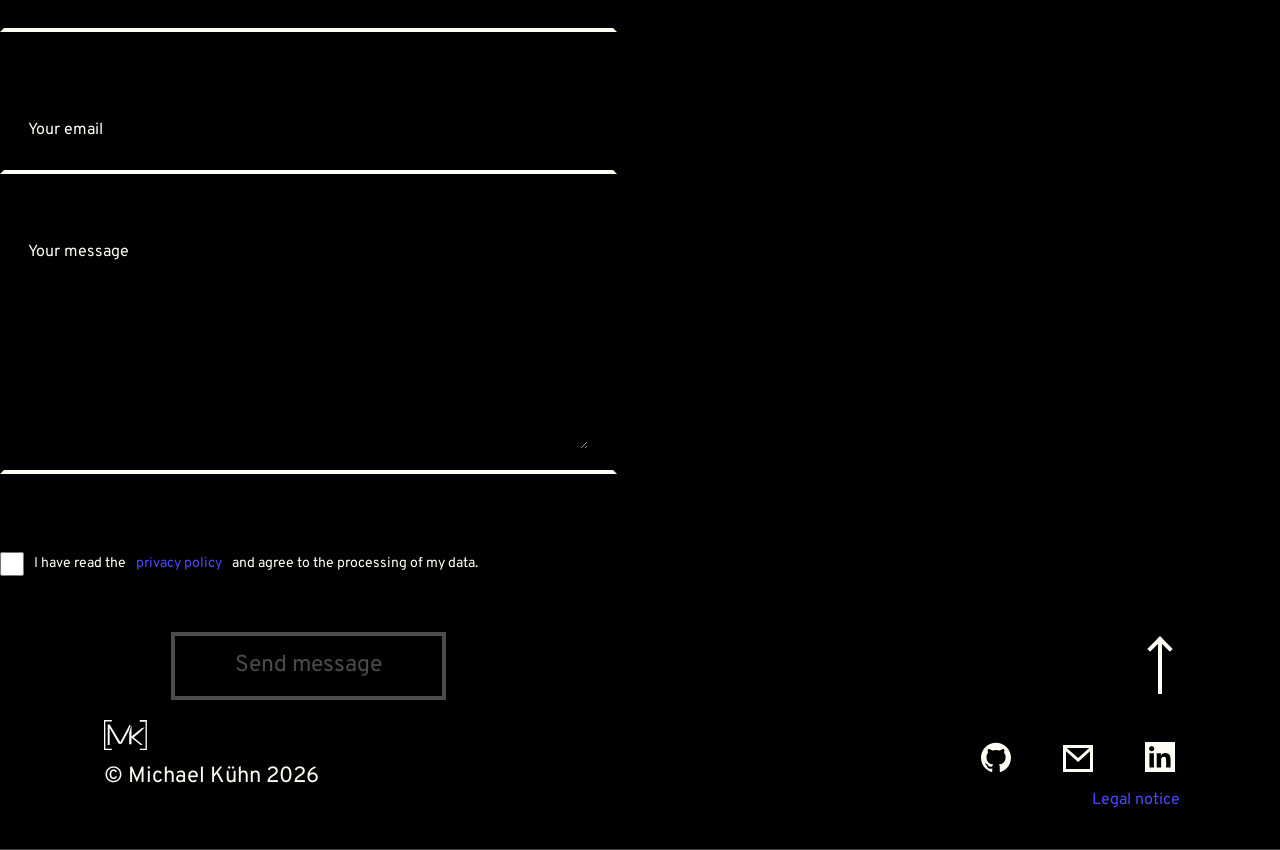
==== commit d8fd6c46: "fixed name" ====
--- a/index.html
+++ b/index.html
@@ -5,7 +5,7 @@
     <meta charset="UTF-8">
     <meta name="viewport" content="width=device-width, initial-scale=1.0">
     <meta name="google-site-verification" content="OD_pQ1S4NM1U1kWY6Ehp_LifpVIKHCIWtZAEjhmiscg" />
-    <title>Michael Kühn – Frontend Developer Portfolio</title>
+    <title>Michael Kühn</title>
     <meta name="description" content="Responsive Webentwicklung mit JavaScript, React und moderne UI/UX.">
     <link rel="icon" type="image/svg+xml" href="./assets/img/[MK].svg">
     <link rel="stylesheet" href="./css/style.css">
--- a/css/style.css
+++ b/css/style.css
@@ -51,13 +51,13 @@
     margin: 0;
 }
 
-html{
+html {
     background-color: #000;
 }
 
 main {
     flex: 1;
-    
+
 }
 
 .container {
@@ -125,9 +125,16 @@
     font-size: 24px;
     cursor: pointer;
     padding: 2px 6px;
+    display: flex;
+    justify-content: center;
+    align-items: center;
 }
 
 .lang button.active {
+    border-color: transparent;
+}
+
+.lang.open button.active {
     border-color: rgba(75, 71, 255, 1);
 }
 
@@ -301,7 +308,7 @@
 
 .info span {
     font-size: 22px;
-     font-family: 'Overpass', sans-serif;
+    font-family: 'Overpass', sans-serif;
 }
 
 .skills .container {
@@ -598,4 +605,4 @@
     align-items: center;
     justify-content: center;
     padding: 20px 60px;
-}
+}
--- a/css/components.css
+++ b/css/components.css
@@ -8,12 +8,13 @@
 }
 
 @keyframes underlineMove {
-    0% {
-        left: 0;
-    }
-    100% {
-        left: 50%;
-    }
+  0% {
+    left: 0;
+  }
+
+  100% {
+    left: 50%;
+  }
 }
 
 @keyframes iconOrbit {
@@ -82,11 +83,11 @@
 }
 
 #formMessage.visible.success {
-    color: #00c896;
+  color: #00c896;
 }
 
 #formMessage.visible.error {
-    color: #ff4d4d;
+  color: #ff4d4d;
 }
 
 .section-divider {
@@ -304,9 +305,8 @@
   transform: none;
 }
 
-.field:focus-within label, 
- .field.force-label label
-{
+.field:focus-within label,
+.field.force-label label {
   top: 0;
   transform: translateY(-50%);
   font-size: 16px;
@@ -333,7 +333,8 @@
   border-radius: 50%;
   font-size: 12px;
   font-weight: bold;
-  display: none;
+    opacity: 0;
+  display: flex;
   align-items: center;
   justify-content: center;
 }
@@ -353,22 +354,30 @@
 }
 
 .field.error .error-icon {
-  display: flex;
+   z-index: 3;
+    opacity: 1;
+    visibility: visible;
 }
 
 .field.success .success-icon {
-  display: flex;
+   z-index: 3;
+  opacity: 1;
+  visibility: visible;
 }
 
 .error-text {
   color: rgba(230, 28, 64, 1) !important;
   font-size: 12px;
-  display: none;
-  margin-top: -12px;
+  line-height: 16px;
+  opacity: 0;
+  visibility: hidden;
+  margin-top: -8px;
+  pointer-events: none;
 }
 
 .error-text.visible {
-  display: block;
+  opacity: 1;
+  visibility: visible;
 }
 
 .contact-privacy {
@@ -442,5 +451,5 @@
 
 .references-controls,
 .ref-dots {
-    display: none;
+  display: none;
 }
--- a/css/responsive-mobile.css
+++ b/css/responsive-mobile.css
@@ -1,45 +1,4 @@
 @media (max-width: 650px) {
-
-    .abou,
-    .ski,
-    .port {
-        font-size: 48px !important;
-    }
-
-    .menu-nav a {
-        width: 277px !important;
-        height: 80px;
-    }
-
-    .nav-corner {
-        left: 0;
-        bottom: 0;
-    }
-
-    .corner-v {
-        width: 4px;
-        height: 24px !important;
-    }
-
-    .corner-h {
-        width: 18px !important;
-        height: 4px;
-    }
-
-    .menu-nav a+a {
-        height: 80px !important;
-    }
-
-    .overlay-sayhi h2 {
-        font-size: 0 !important;
-    }
-
-    .overlay-sayhi h2::after {
-        content: "Say hi!";
-        font-size: 48px;
-        font-weight: 900;
-        letter-spacing: 1%;
-    }
 
     .overlay-sayhi p {
         font-size: 23px;
@@ -66,10 +25,6 @@
 
     body.menu-locked .lang {
         visibility: visible !important;
-    }
-
-    .menu-overlay.footer-open .menu-diagonal {
-        height: 308px !important;
     }
 }
 
@@ -139,6 +94,26 @@
 }
 
 @media (max-width: 450px) {
+    .overlay-socials{
+        justify-self: center !important;
+    }
+
+    .menu-overlay.footer-open .menu-diagonal {
+        height: 308px;
+    }
+
+    .overlay-sayhi {
+        left: 0;
+    }
+
+    .overlay-sayhi p {
+        font-size: 18px !important;
+    }
+
+    .overlay-sayhi h2 {
+        font-size: 38px !important;
+    }
+
     .project-content {
         padding: 0 24px !important;
     }
@@ -300,6 +275,10 @@
 }
 
 @media (max-width: 380px) {
+    .menu-nav {
+        gap: 20px;
+    }
+
     .contact {
         padding: 0 24px !important;
         box-sizing: border-box;
--- a/css/responsive-tablet.css
+++ b/css/responsive-tablet.css
@@ -1,22 +1,55 @@
 @media (min-height: 1800px) {
-    .contact-overlay{
+    .contact-overlay {
         height: 480px;
         margin-top: 0 !important;
     }
-    .menu-nav{
-         display: flex;
-    flex-direction: column;
-    justify-content: center;
-    align-items: center;
-    align-content: center;
-    height: 80%;
-    }
-    .menu-overlay.footer-open .menu-diagonal{
+
+    .menu-nav {
+        display: flex;
+        flex-direction: column;
+        justify-content: center;
+        align-items: center;
+        align-content: center;
+        height: 80%;
+    }
+
+    .menu-overlay.footer-open .menu-diagonal {
         height: 648px !important;
         text-align: center;
     }
-    
-}
+
+}
+
+@media (max-width: 1024px) {
+
+    .abou,
+    .ski,
+    .port {
+        font-size: 88px !important;
+    }
+}
+
+@media (max-width: 1024px) and (min-width: 751px) {
+
+    .abou,
+    .ski,
+    .port {
+        font-size: 78px;
+    }
+
+    .menu-nav a {
+        width: 480px !important;
+    }
+
+    .overlay-sayhi h2 {
+        font-size: 48px !important;
+    }
+
+    .menu-overlay.footer-open .menu-diagonal {
+        height: 308px !important;
+    }
+}
+
 
 @media (min-width: 751px) and (max-width: 999px) {
     .skills-title span {
@@ -463,6 +496,47 @@
 }
 
 @media (max-width: 750px) {
+
+    .menu-overlay.footer-open .menu-diagonal {
+        height: 308px !important;
+    }
+
+    .menu-nav a+a {
+        height: 80px !important;
+
+    }
+
+    .overlay-sayhi h2::after {
+        content: "Say hi!";
+        font-size: 48px;
+        font-weight: 900;
+        letter-spacing: 1%;
+    }
+
+    .overlay-sayhi h2 {
+        font-size: 0px !important;
+    }
+
+    .corner-v {
+        width: 4px;
+        height: 24px !important;
+    }
+
+    .corner-h {
+        width: 18px !important;
+        height: 4px;
+    }
+
+    .menu-nav a {
+        width: 280px !important;
+    }
+
+    .abou,
+    .ski,
+    .port {
+        font-size: 45px !important;
+    }
+
     .project-side .right {
         position: absolute;
     }
--- a/css/overlay.css
+++ b/css/overlay.css
@@ -1,3 +1,15 @@
+@media (min-width: 751px) {
+    html[lang="en"] .menu-nav a {
+        width: 630px !important;
+    }
+}
+
+@media (max-width: 751px){
+    html[lang="en"] .menu-nav a {
+        width: 300px !important;
+    }
+}
+
 @keyframes navCornerFold {
     0% {
         opacity: 1;
@@ -52,7 +64,7 @@
     position: relative;
     width: 100%;
     height: 100%;
-    
+
 }
 
 .menu-nav {
@@ -86,7 +98,7 @@
     margin: 0;
 }
 
-.menu-nav a + a {
+.menu-nav a+a {
     margin-top: 35px;
     height: 132px;
 }
@@ -154,12 +166,10 @@
     height: 248px;
     background: black;
 
-    clip-path: polygon(
-        0 0,
-        100% 8vw,
-        100% 100%,
-        0 100%
-    );
+    clip-path: polygon(0 0,
+            100% 8vw,
+            100% 100%,
+            0 100%);
 
     transform: translateY(130px);
 
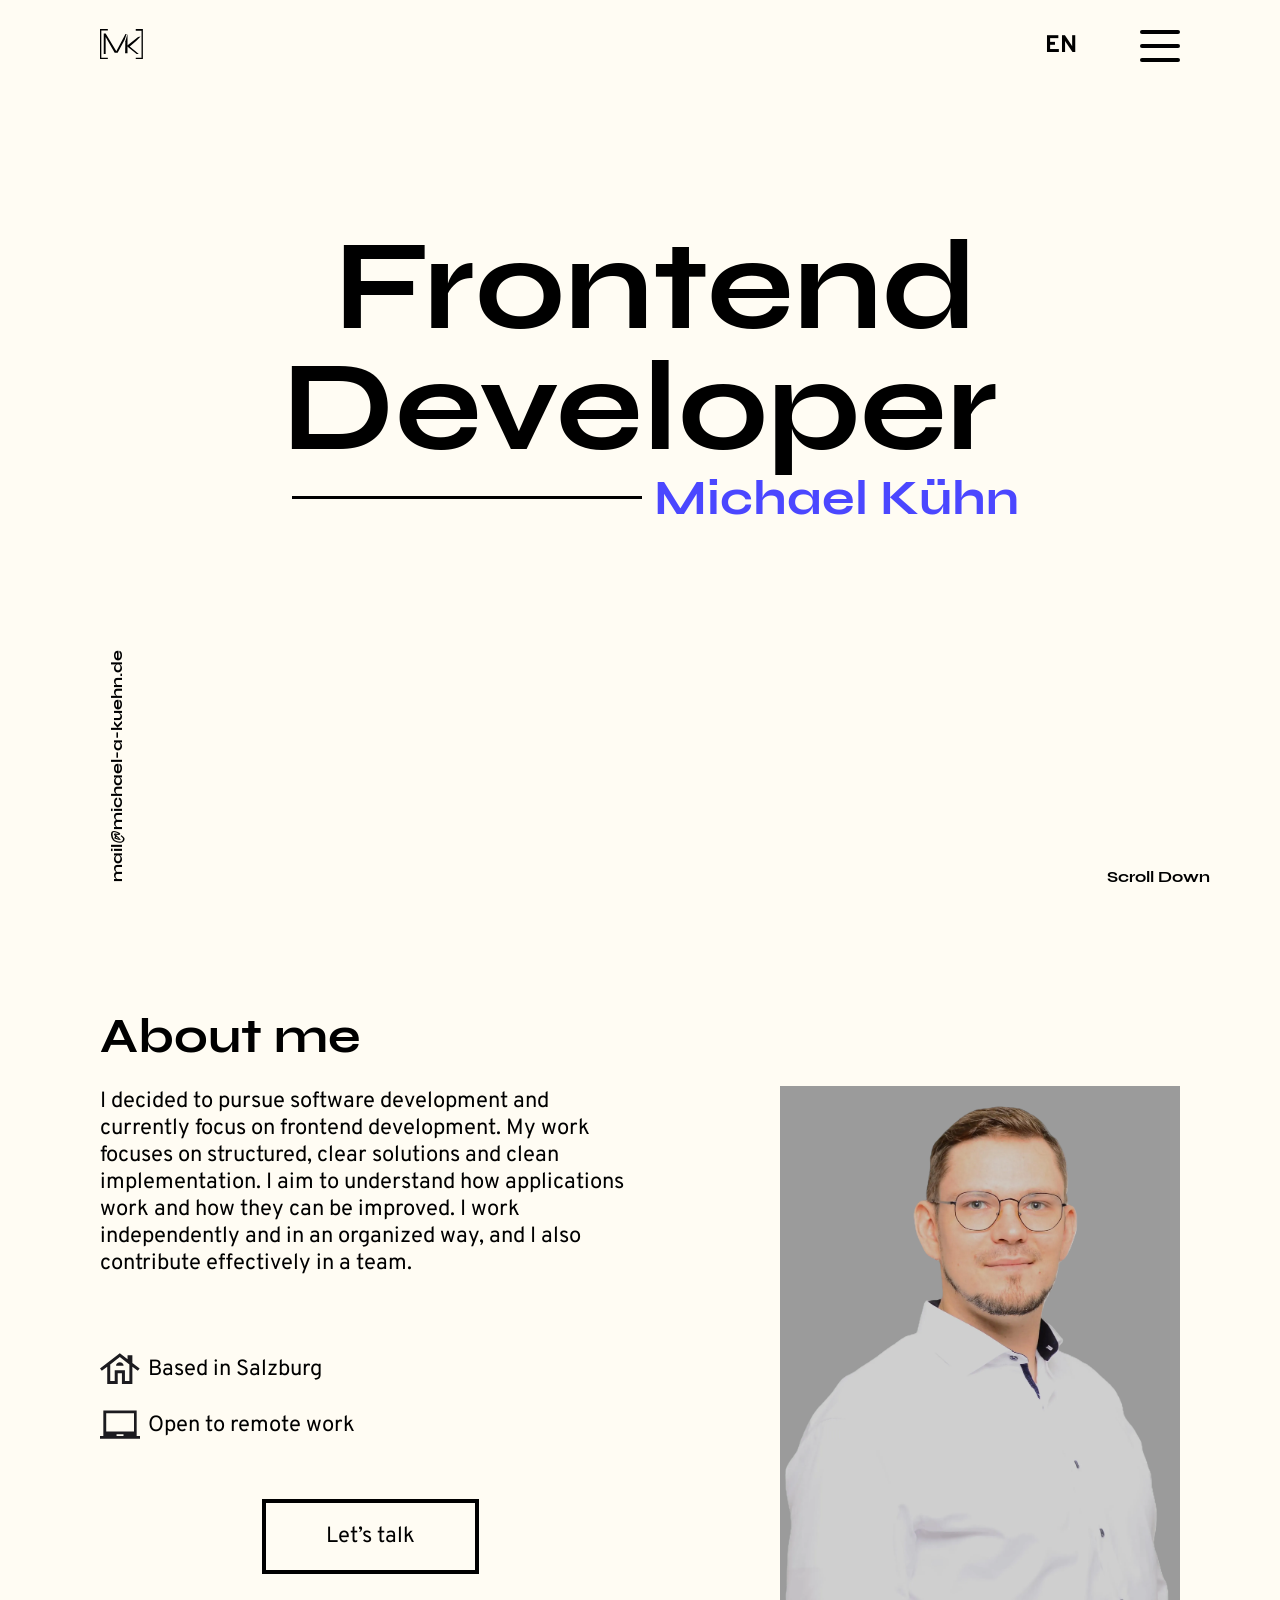
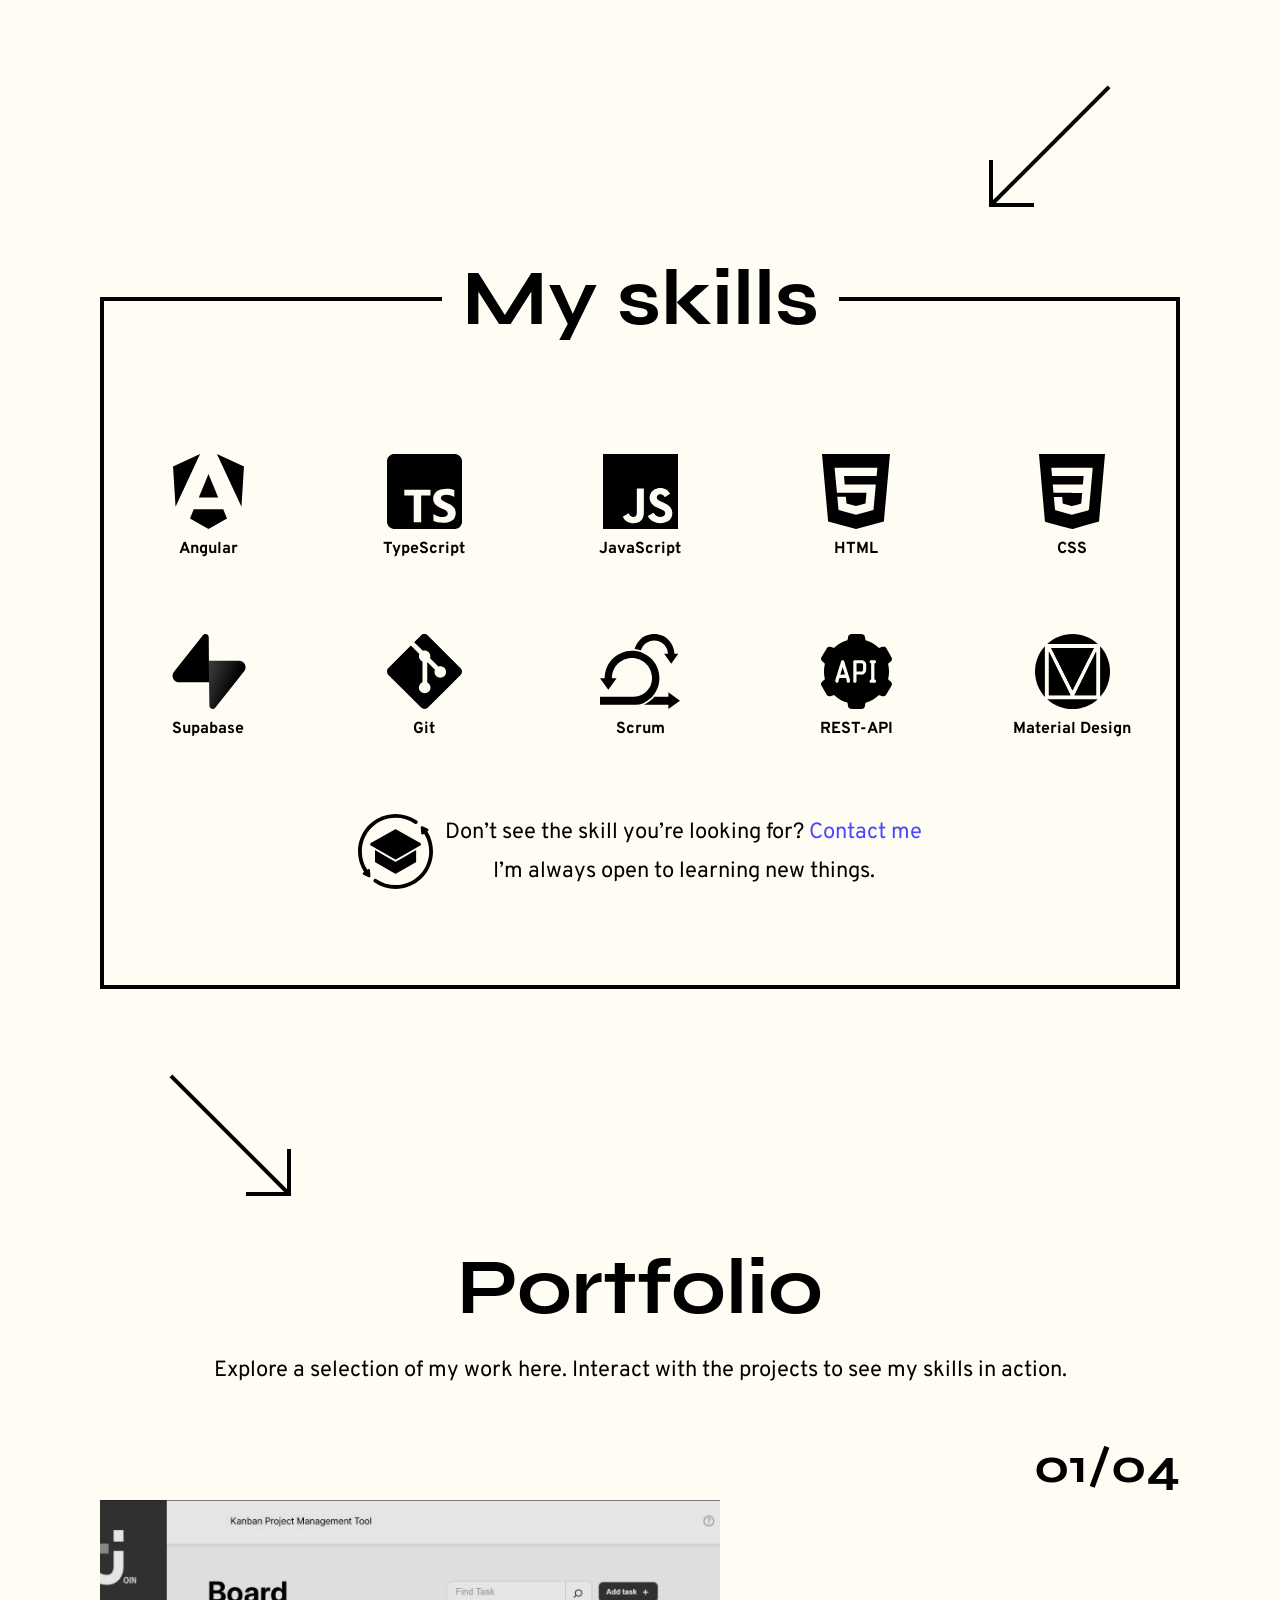
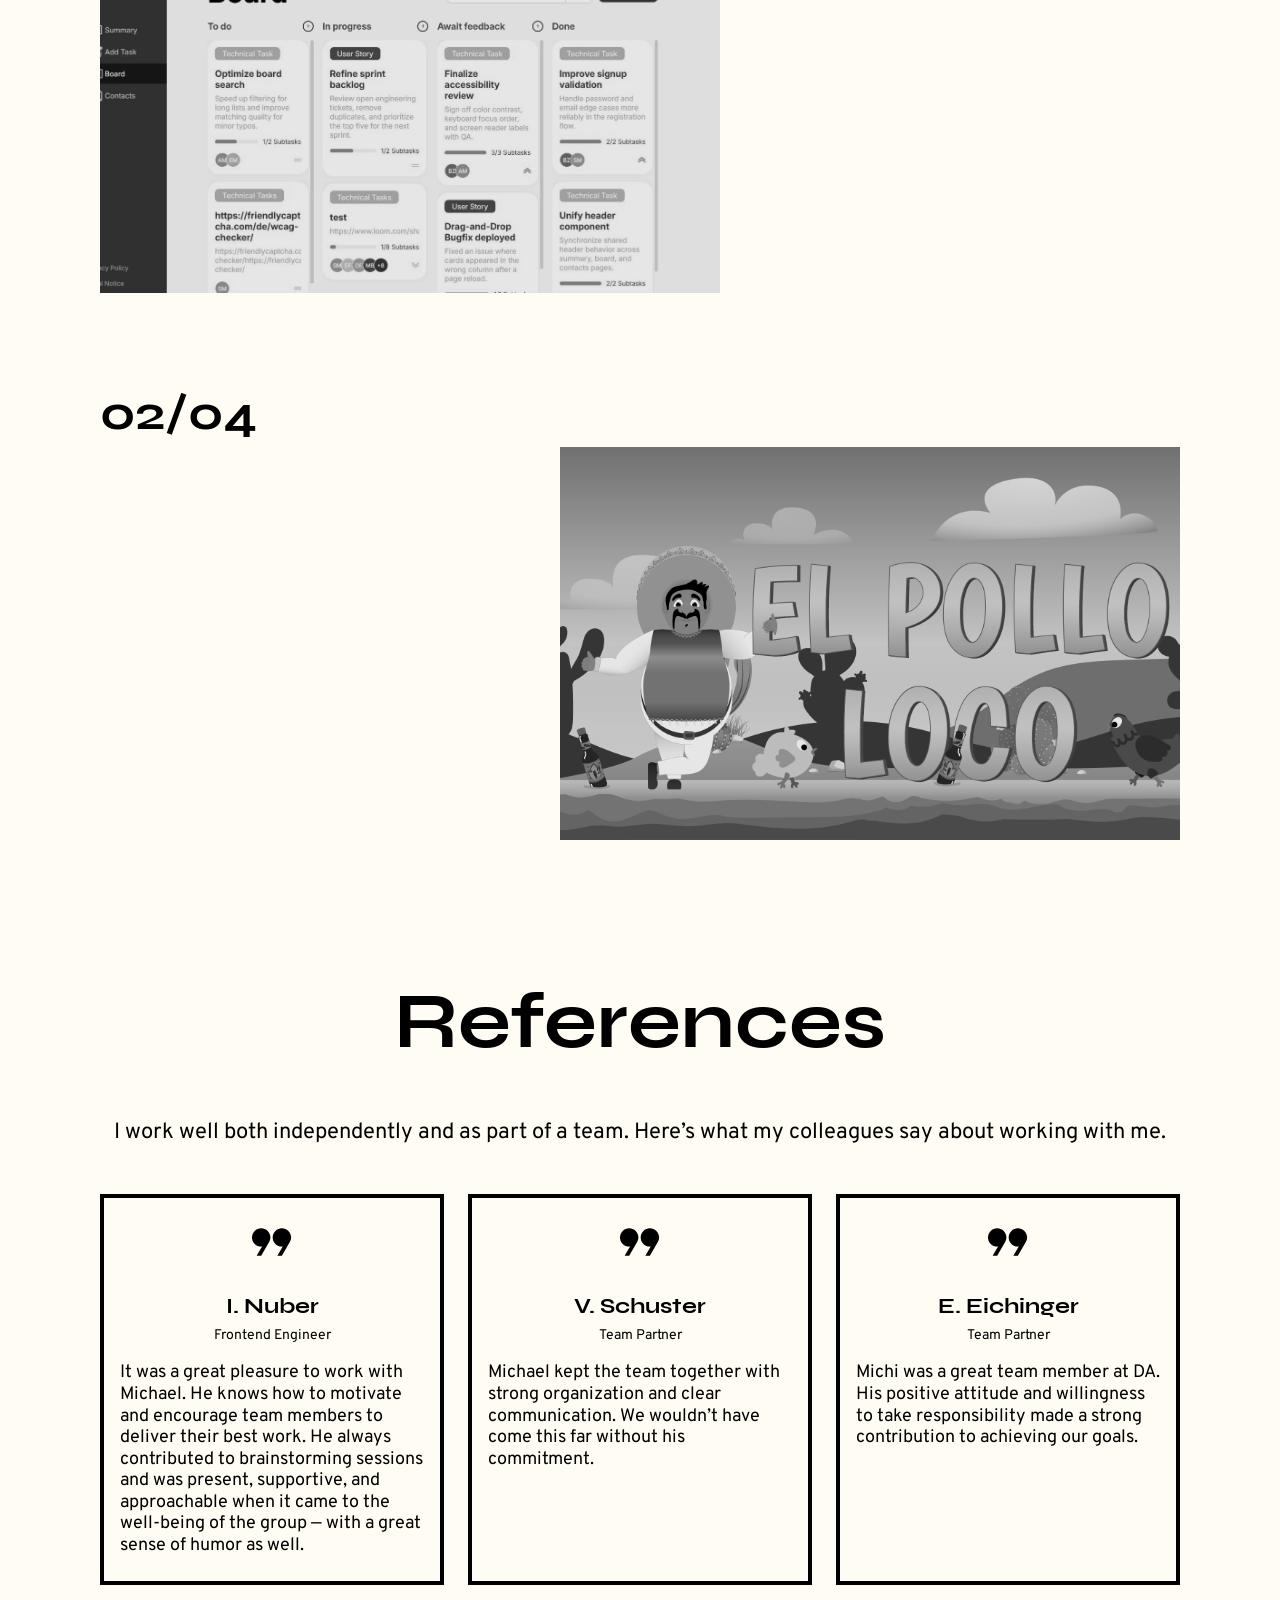
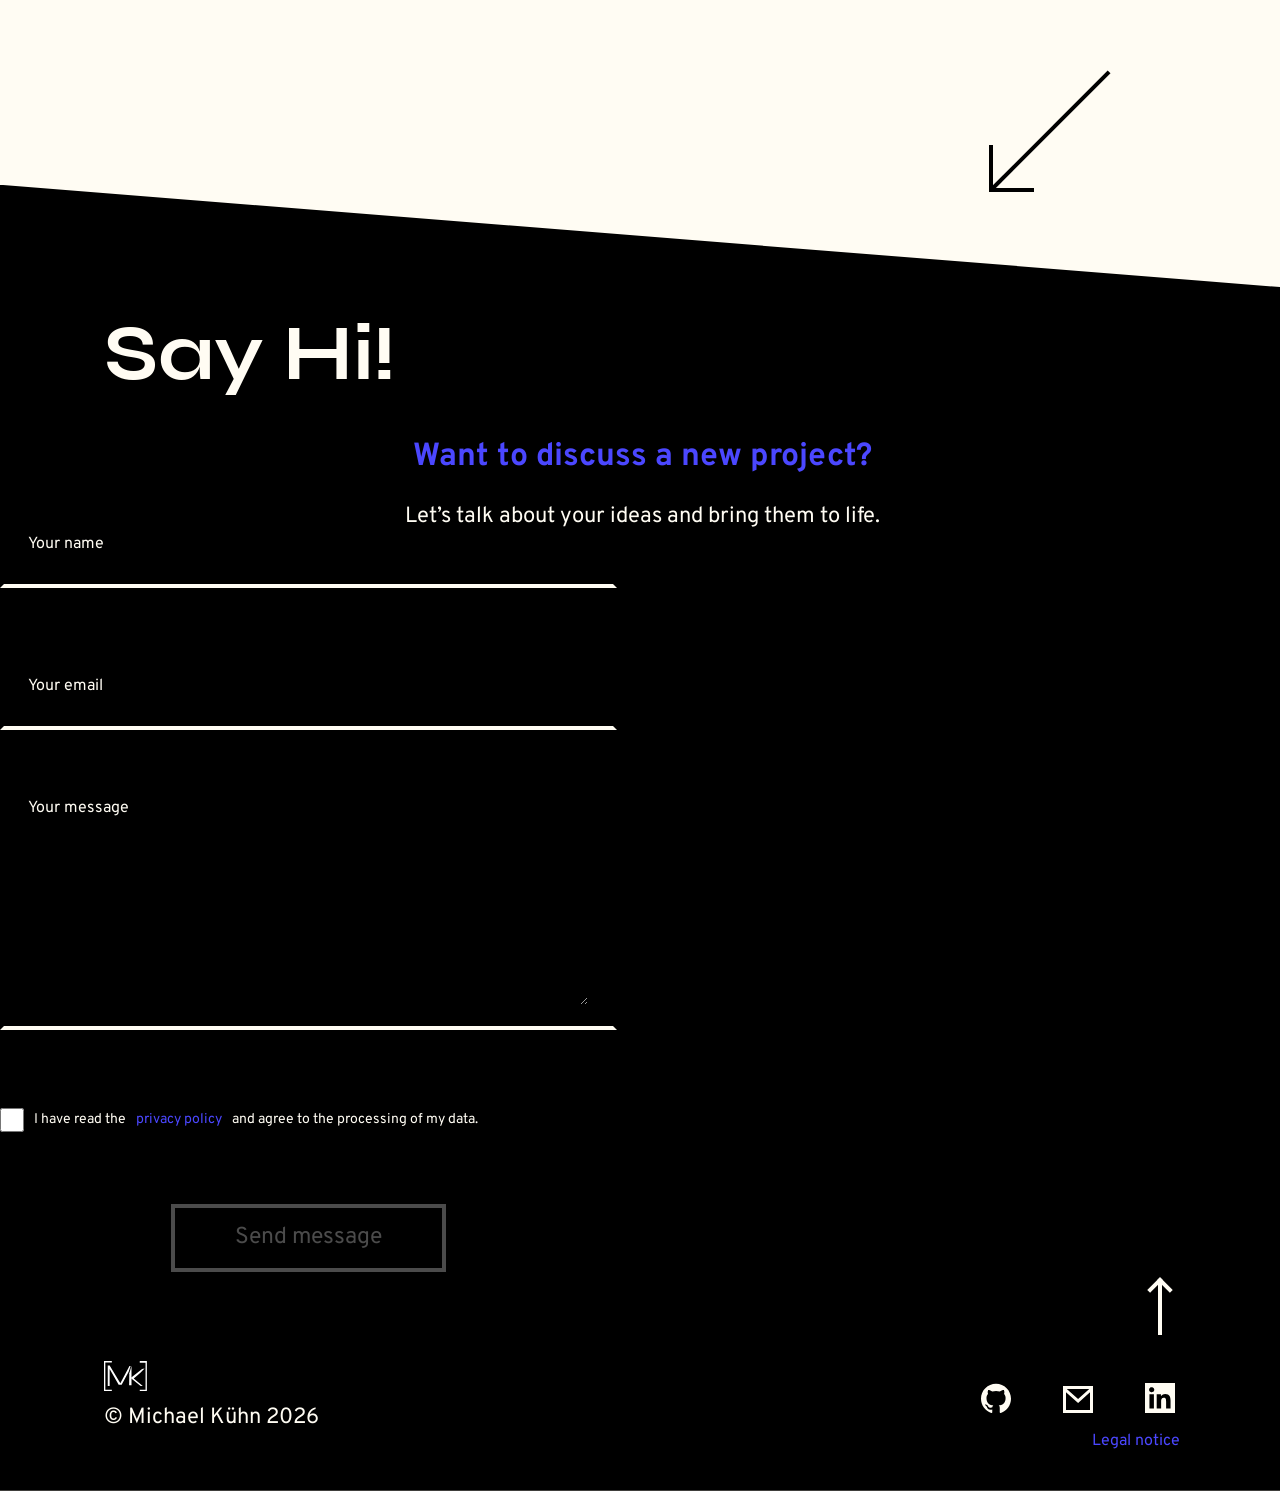
==== commit 4ed82443: "fixed" ====
--- a/index.html
+++ b/index.html
@@ -354,7 +354,7 @@
                     </article>
 
                     <!-- PROJECT 3 -->
-                    <article class="project-item project-left">
+                    <article class="project-item project-left dsp-none">
                         <div class="project-content">
 
                             <div class="project-side project-media-side">
@@ -391,7 +391,7 @@
                     </article>
 
                     <!-- PROJECT 4 -->
-                    <article class="project-item project-right reverse">
+                    <article class="project-item project-right reverse dsp-none">
                         <div class="project-content">
 
                             <div class="project-side project-info-side">
@@ -532,62 +532,65 @@
                 </p>
 
             </div>
-
-            <form class="contact-form" onsubmit="return handleSubmit(event)">
-
-                <div class="field">
-                    <input type="text" id="name" placeholder=" " oninput="checkField(this)" onblur="checkField(this)"
-                        ondblclick="triggerError(this)" />
-                    <label for="name" data-i18n="form.name">Your name</label>
-
-                    <span class="error-icon" onclick="fillField(this)">!</span>
-                    <span class="success-icon">✓</span>
-                </div>
-                <p class="error-text" data-i18n="form.messageError">Your name is required</p>
-
-                <div class="field">
-                    <input type="email" id="email" placeholder=" " oninput="checkField(this)" onblur="checkField(this)"
-                        ondblclick="triggerError(this)" />
-                    <label for="email" data-i18n="form.email">Your email</label>
-
-                    <span class="error-icon" onclick="fillField(this)">!</span>
-                    <span class="success-icon">✓</span>
-                </div>
-                <p class="error-text" data-i18n="form.messageError">Your email is required</p>
-
-                <div class="field">
-                    <textarea id="message" placeholder=" " oninput="checkField(this)" onblur="checkField(this)"
-                        ondblclick="triggerError(this)"></textarea>
-                    <label for="message" data-i18n="form.message">Your message</label>
-
-                    <span class="error-icon" onclick="fillField(this)">!</span>
-                    <span class="success-icon">✓</span>
-                </div>
-                <p class="error-text" data-i18n="form.messageError">Your message is required</p>
-
-
-                <div class="contact-privacy">
-                    <span class="checkbox-bg">
-                        <input type="checkbox" id="privacy-check" onchange="updateButton()">
-                    </span>
-
-                    <label for="privacy-check" data-i18n="form.privacyStart">I’ve read the</label>
-
-                    <a href="../html/policy.htm" class="policy-link" data-i18n="form.privacyPolicy">privacy policy</a>
-
-                    <label class="padding" for="privacy-check" data-i18n="form.privacyEnd">
-                        and agree to the processing of my data as outlined.
-                    </label>
-                </div>
-                <p id="privacyError" class="error-text"></p>
-
-                <div class="btn-container">
-                    <button id="sendBtn" type="submit" class="disabled-btn" data-i18n="form.send">Send message</button>
-                </div>
-
-                <p id="formMessage"></p>
-
-            </form>
+            <div class="contact-footer-bg">
+                <form class="contact-form" onsubmit="return handleSubmit(event)">
+
+                    <div class="field">
+                        <input type="text" id="name" placeholder=" " oninput="checkField(this)"
+                            onblur="checkField(this)" ondblclick="triggerError(this)" />
+                        <label for="name" data-i18n="form.name">Your name</label>
+
+                        <span class="error-icon" onclick="fillField(this)">!</span>
+                        <span class="success-icon">✓</span>
+                    </div>
+                    <p class="error-text" data-i18n="form.messageError">Your name is required</p>
+
+                    <div class="field">
+                        <input type="email" id="email" placeholder=" " oninput="checkField(this)"
+                            onblur="checkField(this)" ondblclick="triggerError(this)" />
+                        <label for="email" data-i18n="form.email">Your email</label>
+
+                        <span class="error-icon" onclick="fillField(this)">!</span>
+                        <span class="success-icon">✓</span>
+                    </div>
+                    <p class="error-text" data-i18n="form.messageError">Your email is required</p>
+
+                    <div class="field">
+                        <textarea id="message" placeholder=" " oninput="checkField(this)" onblur="checkField(this)"
+                            ondblclick="triggerError(this)"></textarea>
+                        <label for="message" data-i18n="form.message">Your message</label>
+
+                        <span class="error-icon" onclick="fillField(this)">!</span>
+                        <span class="success-icon">✓</span>
+                    </div>
+                    <p class="error-text" data-i18n="form.messageError">Your message is required</p>
+
+
+                    <div class="contact-privacy">
+                        <span class="checkbox-bg">
+                            <input type="checkbox" id="privacy-check" onchange="updateButton()">
+                        </span>
+
+                        <label for="privacy-check" data-i18n="form.privacyStart">I’ve read the</label>
+
+                        <a href="../html/policy.htm" class="policy-link" data-i18n="form.privacyPolicy">privacy
+                            policy</a>
+
+                        <label class="padding" for="privacy-check" data-i18n="form.privacyEnd">
+                            and agree to the processing of my data as outlined.
+                        </label>
+                    </div>
+                    <p id="privacyError" class="error-text"></p>
+
+                    <div class="btn-container">
+                        <button id="sendBtn" type="submit" class="disabled-btn" data-i18n="form.send">Send
+                            message</button>
+                    </div>
+
+                    <p id="formMessage"></p>
+
+                </form>
+            </div>
 
             <div class="footer-arrow-wrapper">
                 <div class="arrow-up" onclick="scrollToTop()"></div>
--- a/css/style.css
+++ b/css/style.css
@@ -28,6 +28,10 @@
     font-family: 'Overpass', sans-serif;
 }
 
+.dsp-none{
+    display: none;
+}
+
 .hero-title .title-line,
 .hero-title .second-line {
     font-family: 'Syne' !important;
@@ -94,6 +98,13 @@
     font-weight: bolder;
     letter-spacing: -2.5%;
     justify-self: center;
+    text-align: center;
+}
+
+.contact-form-wrap {
+    display: flex;
+    flex-direction: column;
+    align-items: center;
 }
 
 .hero-title .second-line {
@@ -177,14 +188,15 @@
 }
 
 .top-inner {
-    display: flex;
-    align-items: center;
     gap: 12px;
     margin-left: 30px;
+    display: flex;
+    align-items: center;
+    justify-content: center;
 }
 
 .hero-header-bottom {
-    height: 260px;
+    height: 360px;
     position: relative;
     margin-right: 30px;
 }
@@ -214,7 +226,7 @@
 }
 
 .email {
-    transform: translateY(130px) rotate(-90deg);
+    transform: translateY(230px) rotate(-90deg);
 }
 
 .bottom-row {
@@ -447,10 +459,6 @@
     padding-top: 120px;
 }
 
-.contact .container {
-    padding: 0 100px 0 104px;
-}
-
 .contact h2 {
     font-size: 78px;
 }
@@ -496,6 +504,7 @@
     display: flex;
     justify-content: space-between;
     align-items: center;
+    margin-top: 69px;
 }
 
 .footer-left {
--- a/css/components.css
+++ b/css/components.css
@@ -366,8 +366,11 @@
 }
 
 .error-text {
-  color: rgba(230, 28, 64, 1) !important;
+   color: rgba(230, 28, 64, 1) !important;
   font-size: 12px;
+  display: block;
+  height: 16px;
+  min-height: 16px;
   line-height: 16px;
   opacity: 0;
   visibility: hidden;
--- a/css/responsive-mobile.css
+++ b/css/responsive-mobile.css
@@ -94,7 +94,7 @@
 }
 
 @media (max-width: 450px) {
-    .overlay-socials{
+    .overlay-socials {
         justify-self: center !important;
     }
 
@@ -248,10 +248,13 @@
     }
 
     .contact-form {
-        max-width: 100% !important;
-        margin: 0;
-        padding: 0;
-        box-sizing: border-box;
+        max-width: 1240px;
+        width: 617px;
+        margin-top: 20px;
+        display: flex;
+        flex-direction: column;
+        align-content: center;
+        justify-self: center;
     }
 
     .menu-nav {
@@ -275,12 +278,15 @@
 }
 
 @media (max-width: 380px) {
+    .contact-form {
+        width: 320px !important;
+    }
+
     .menu-nav {
         gap: 20px;
     }
 
     .contact {
-        padding: 0 24px !important;
         box-sizing: border-box;
         overflow-x: hidden;
     }
--- a/css/responsive-tablet.css
+++ b/css/responsive-tablet.css
@@ -20,6 +20,38 @@
 
 }
 
+@media (min-height: 1000px) and (max-height: 1325px){
+    .hero {
+        min-height: 100vh;
+    }
+
+    .hero-header-bottom {
+        position: relative;
+        height: 360px;
+    }
+
+    .mail {
+        position: absolute;
+        left: 0;
+        bottom: 40px;
+
+        transform: rotate(-90deg);
+        transform-origin: left bottom;
+    }
+}
+
+@media (min-width: 1600px) {
+    .footer-arrow-wrapper {
+        right: calc((100vw - 1600px) / 2 + 80px);
+    }
+}
+
+@media (max-width: 1624px) {
+    .contact .container {
+        padding: 0 100px 0 104px;
+    }
+}
+
 @media (max-width: 1024px) {
 
     .abou,
@@ -30,6 +62,13 @@
 }
 
 @media (max-width: 1024px) and (min-width: 751px) {
+    .hero-header-bottom {
+        height: 360px;
+    }
+
+    .mail {
+        transform: translateY(230px) rotate(-90deg);
+    }
 
     .abou,
     .ski,
@@ -580,12 +619,12 @@
     }
 
     .hero .container {
-        height: 530px;
+        height: 630px;
         position: relative;
     }
 
     .scroll {
-        transform: translateY(130px);
+        transform: translateY(40px);
     }
 
     .about h2 {
--- a/css/overlay.css
+++ b/css/overlay.css
@@ -4,7 +4,7 @@
     }
 }
 
-@media (max-width: 751px){
+@media (max-width: 751px) {
     html[lang="en"] .menu-nav a {
         width: 300px !important;
     }
@@ -71,6 +71,19 @@
     justify-items: center;
     padding-top: 93px;
     white-space: nowrap;
+    width: 100%;
+    display: flex;
+    flex-direction: column;
+    align-items: center;
+    justify-content: center;
+    text-align: center;
+}
+
+.menu-nav a {
+    justify-content: center;
+    text-align: center;
+    margin-left: auto;
+    margin-right: auto;
 }
 
 .abou,
@@ -218,6 +231,9 @@
     opacity: 1;
     transform: translateY(0);
     transition-delay: 0.05s;
+    display: flex;
+    flex-direction: row;
+    justify-content: space-evenly;
 }
 
 .overlay-sayhi h2 {
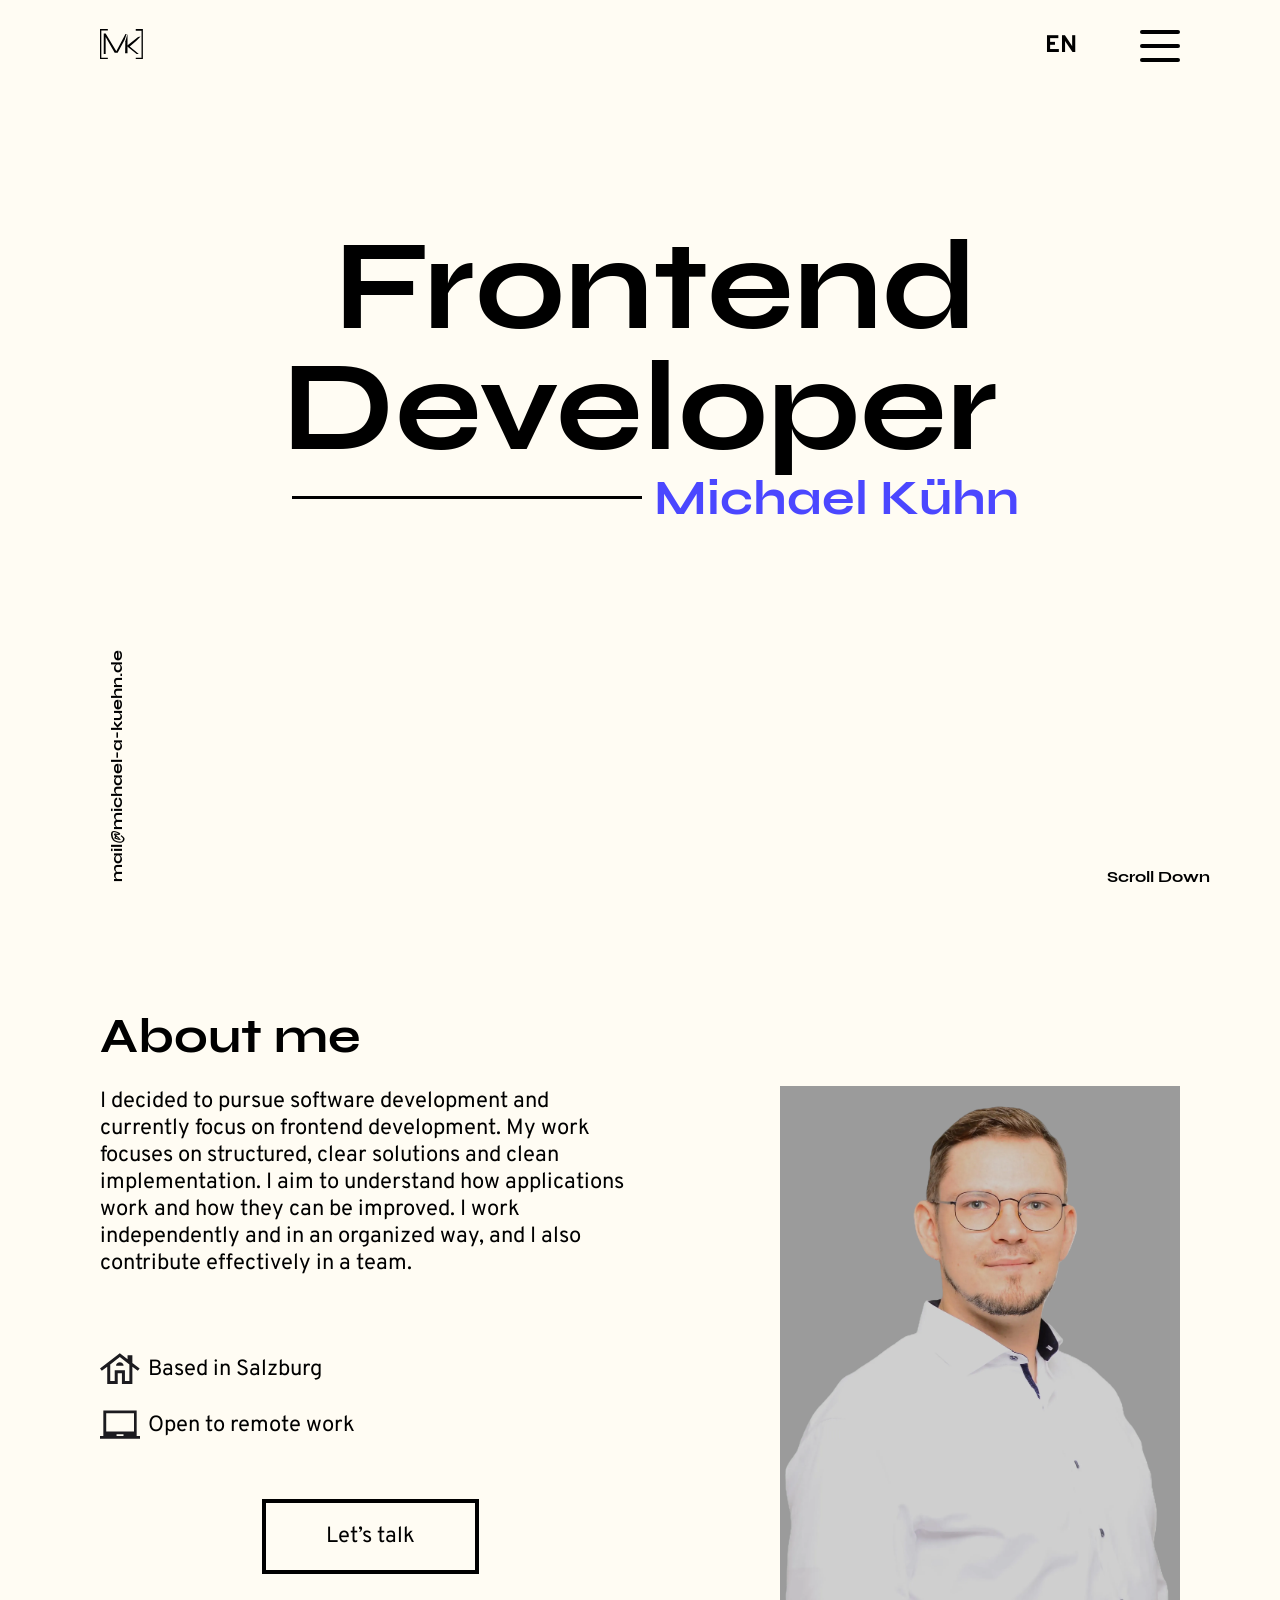
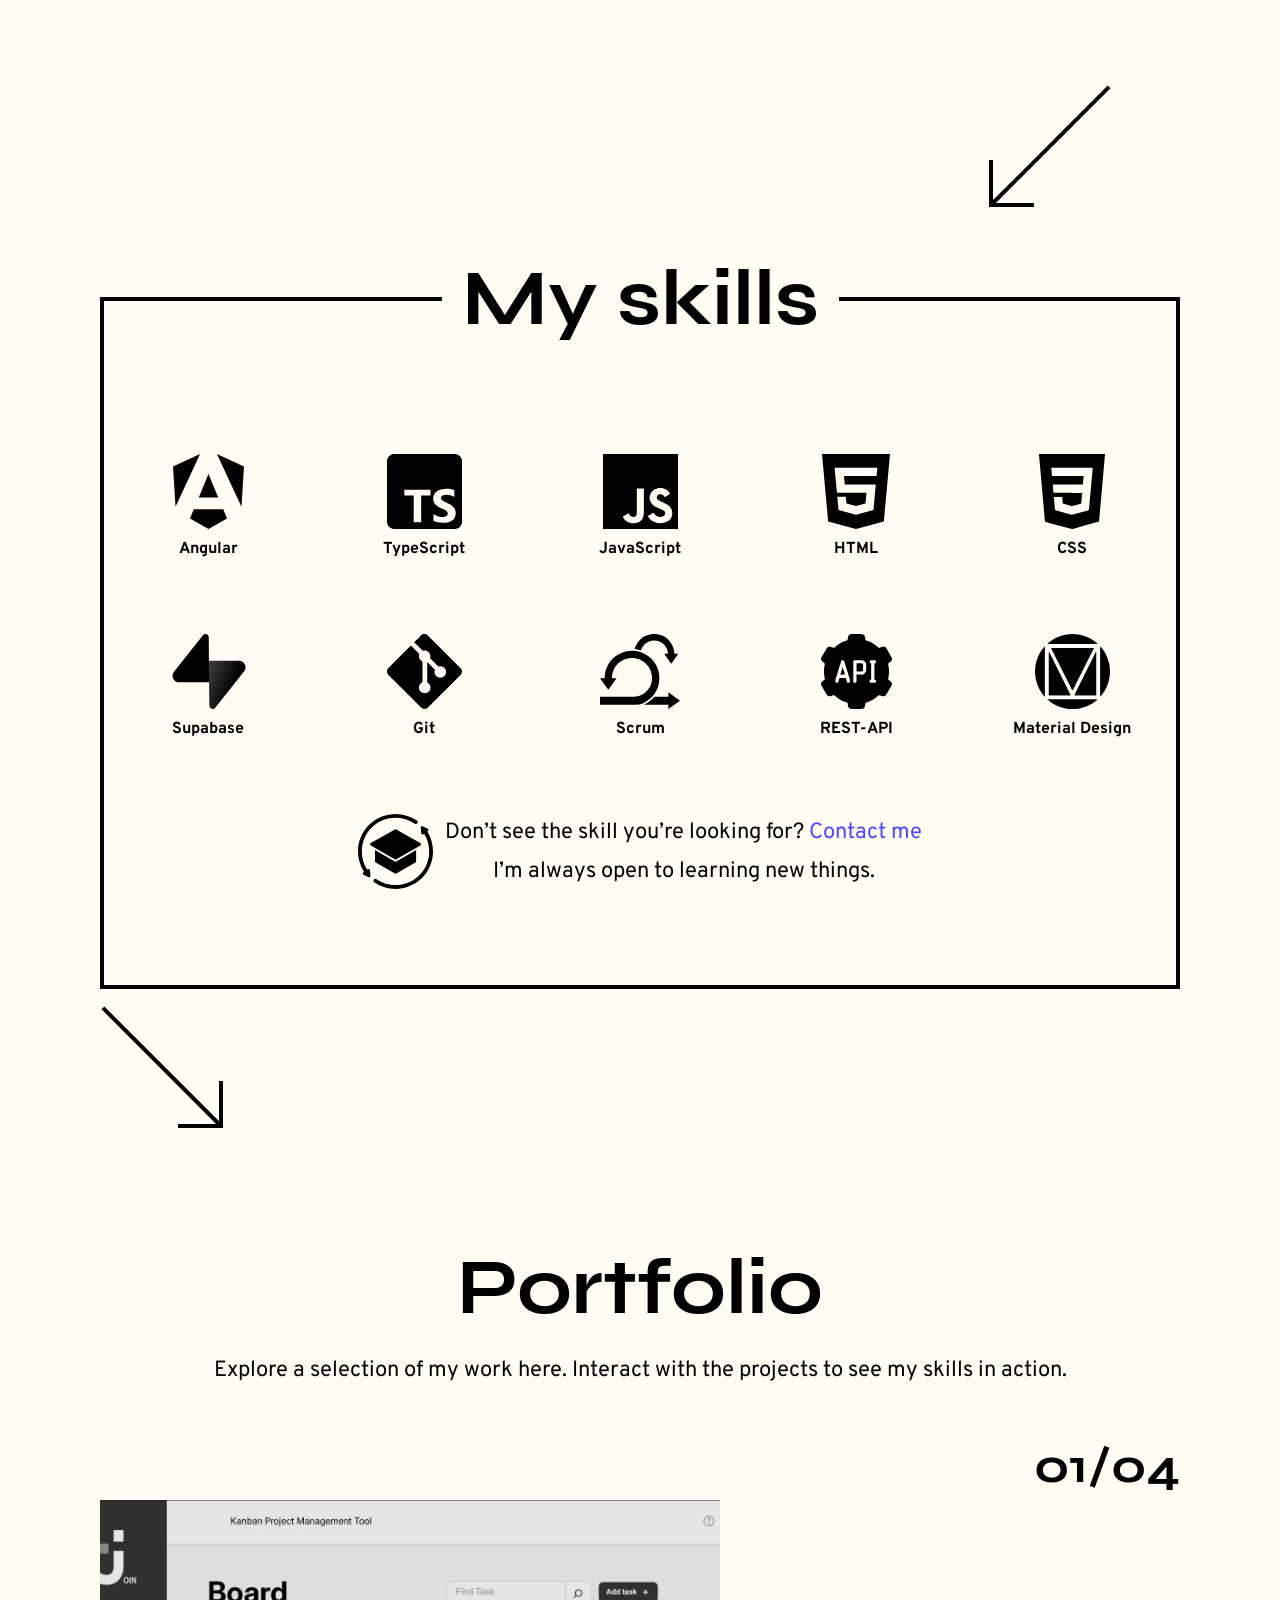
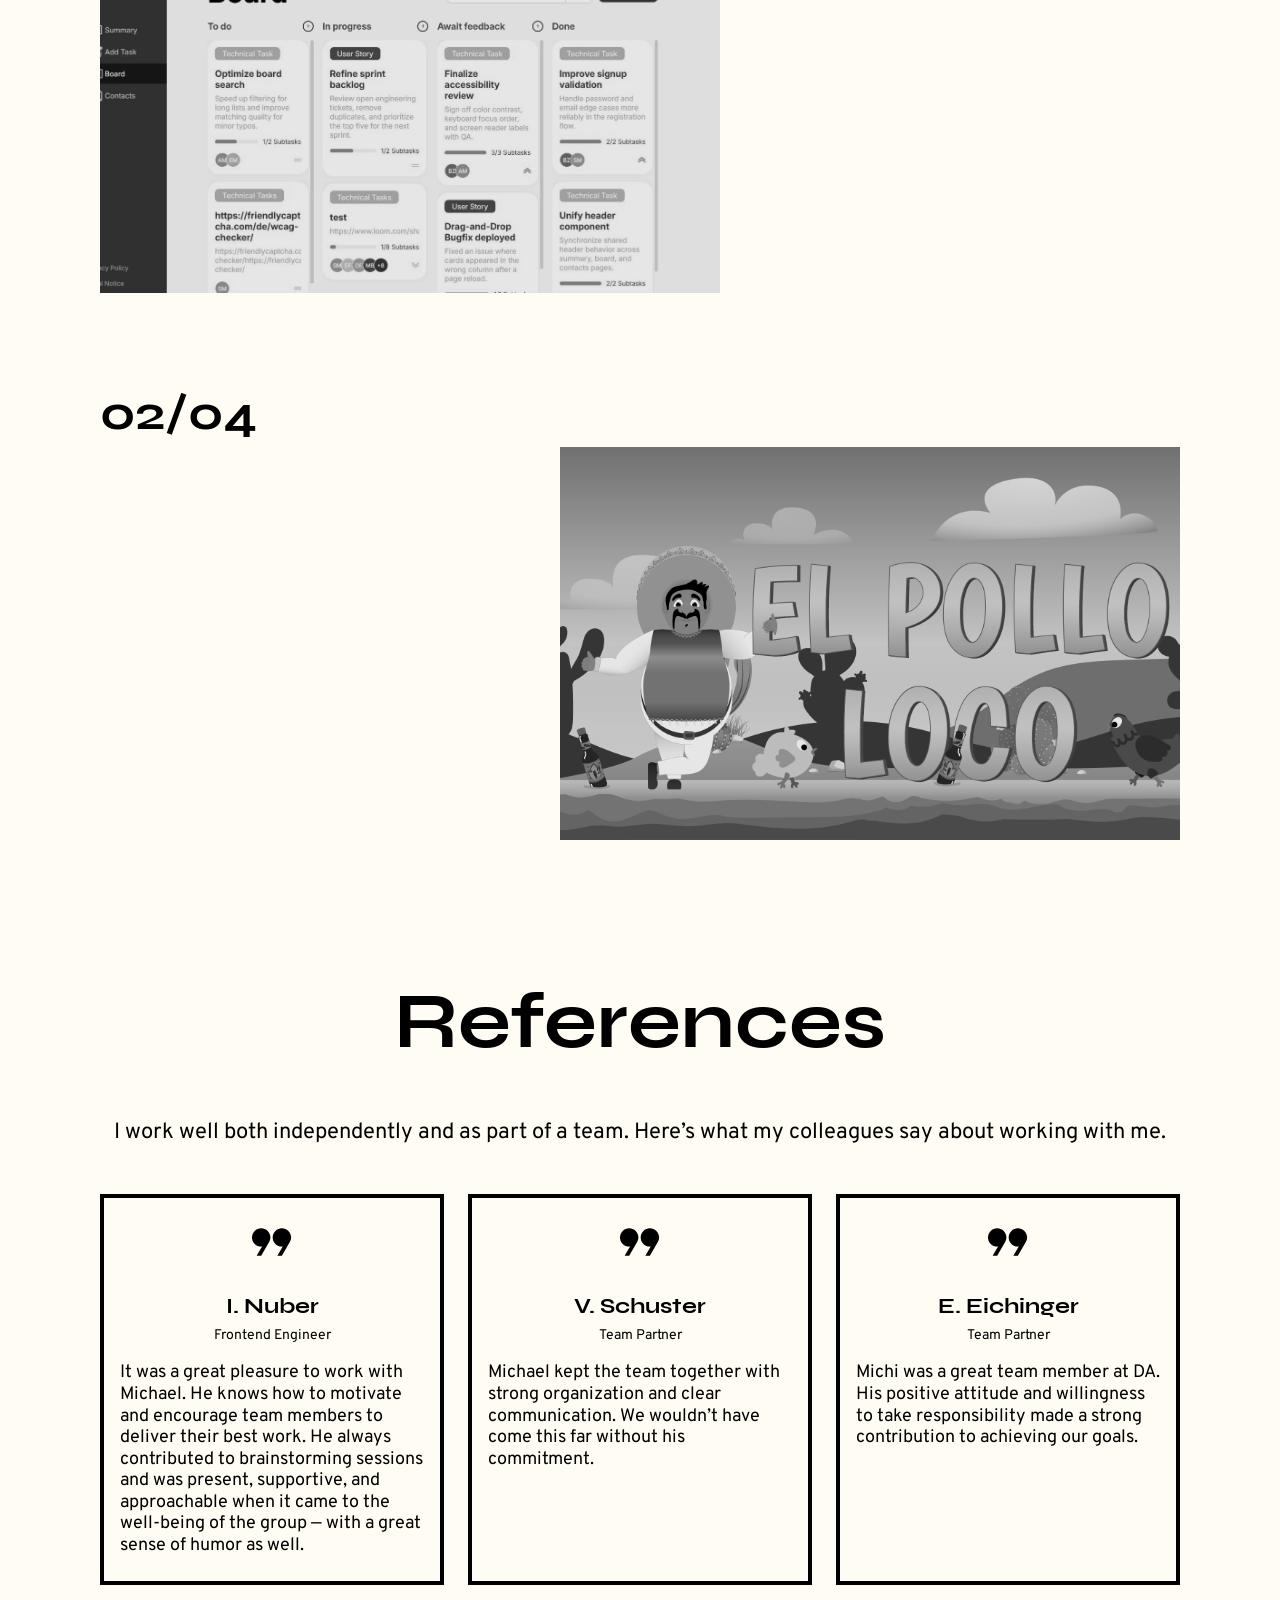
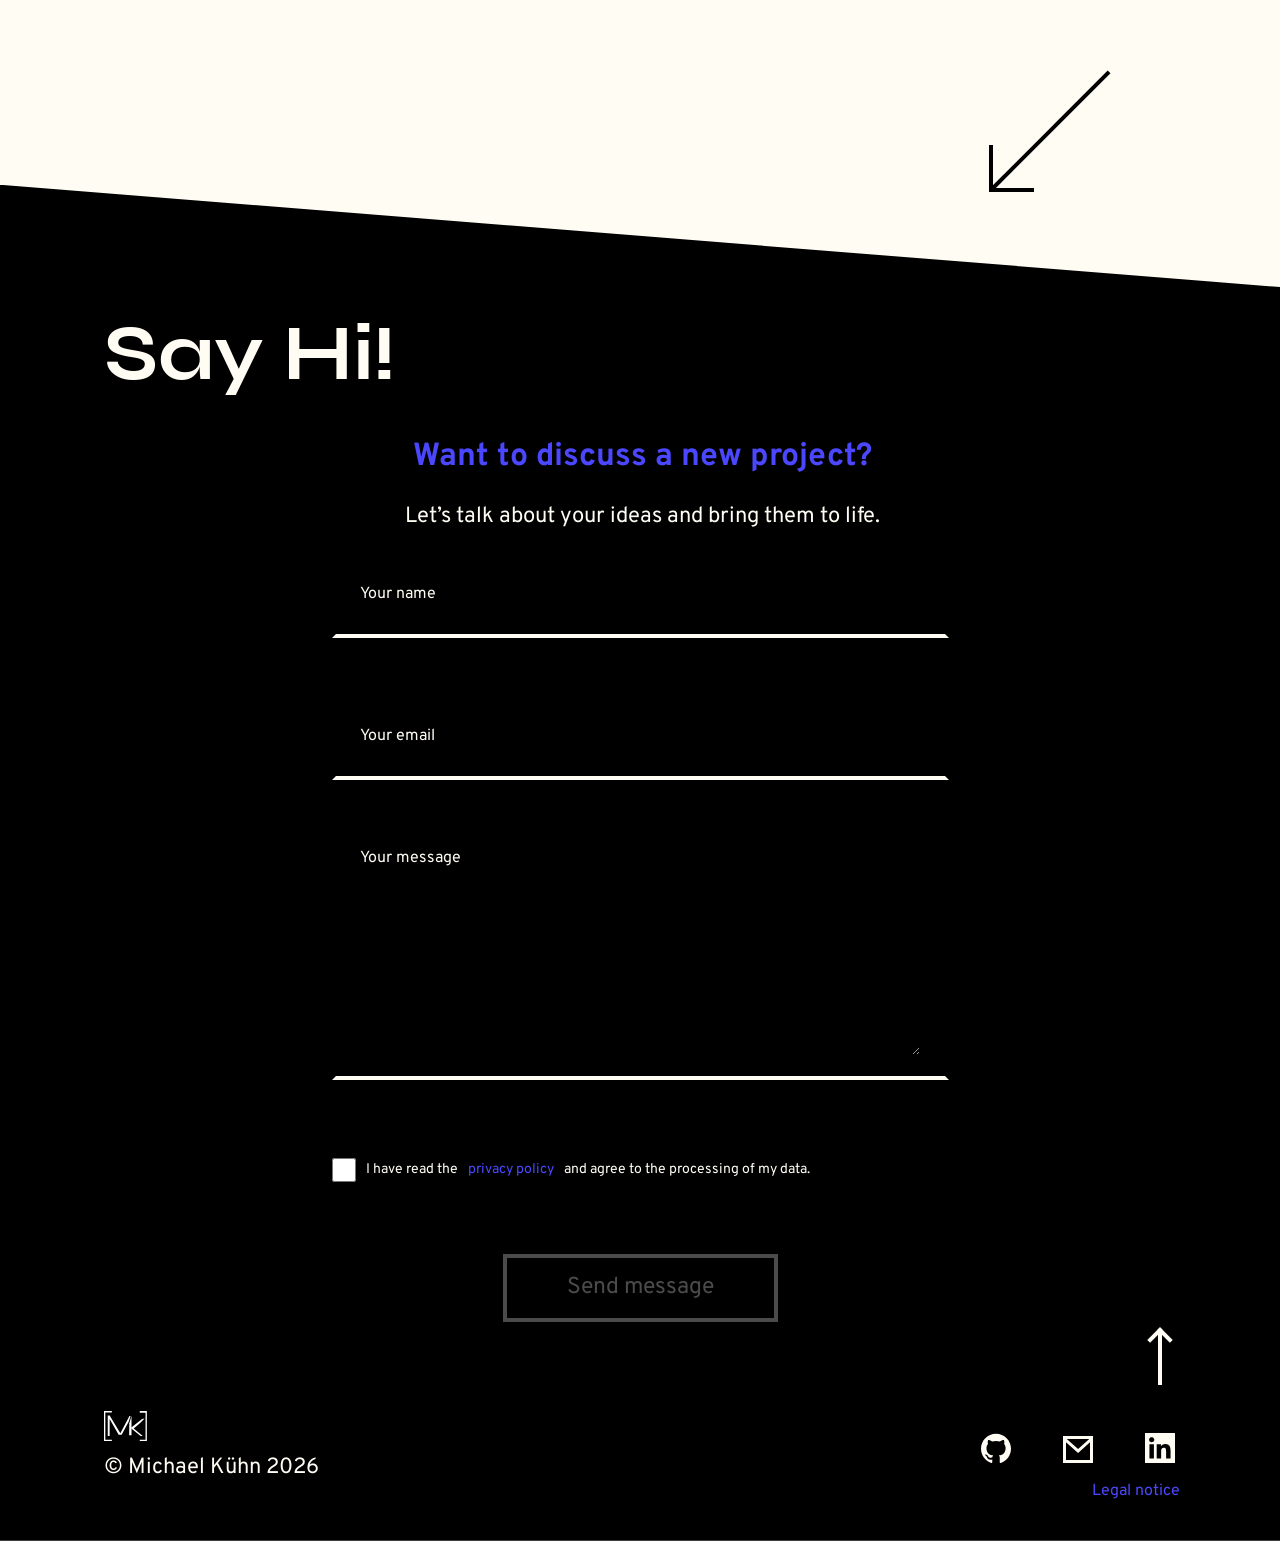
==== commit d953310d: "fixed class name" ====
--- a/index.html
+++ b/index.html
@@ -532,7 +532,7 @@
                 </p>
 
             </div>
-            <div class="contact-footer-bg">
+            <div class="contact-form-wrap">
                 <form class="contact-form" onsubmit="return handleSubmit(event)">
 
                     <div class="field">
